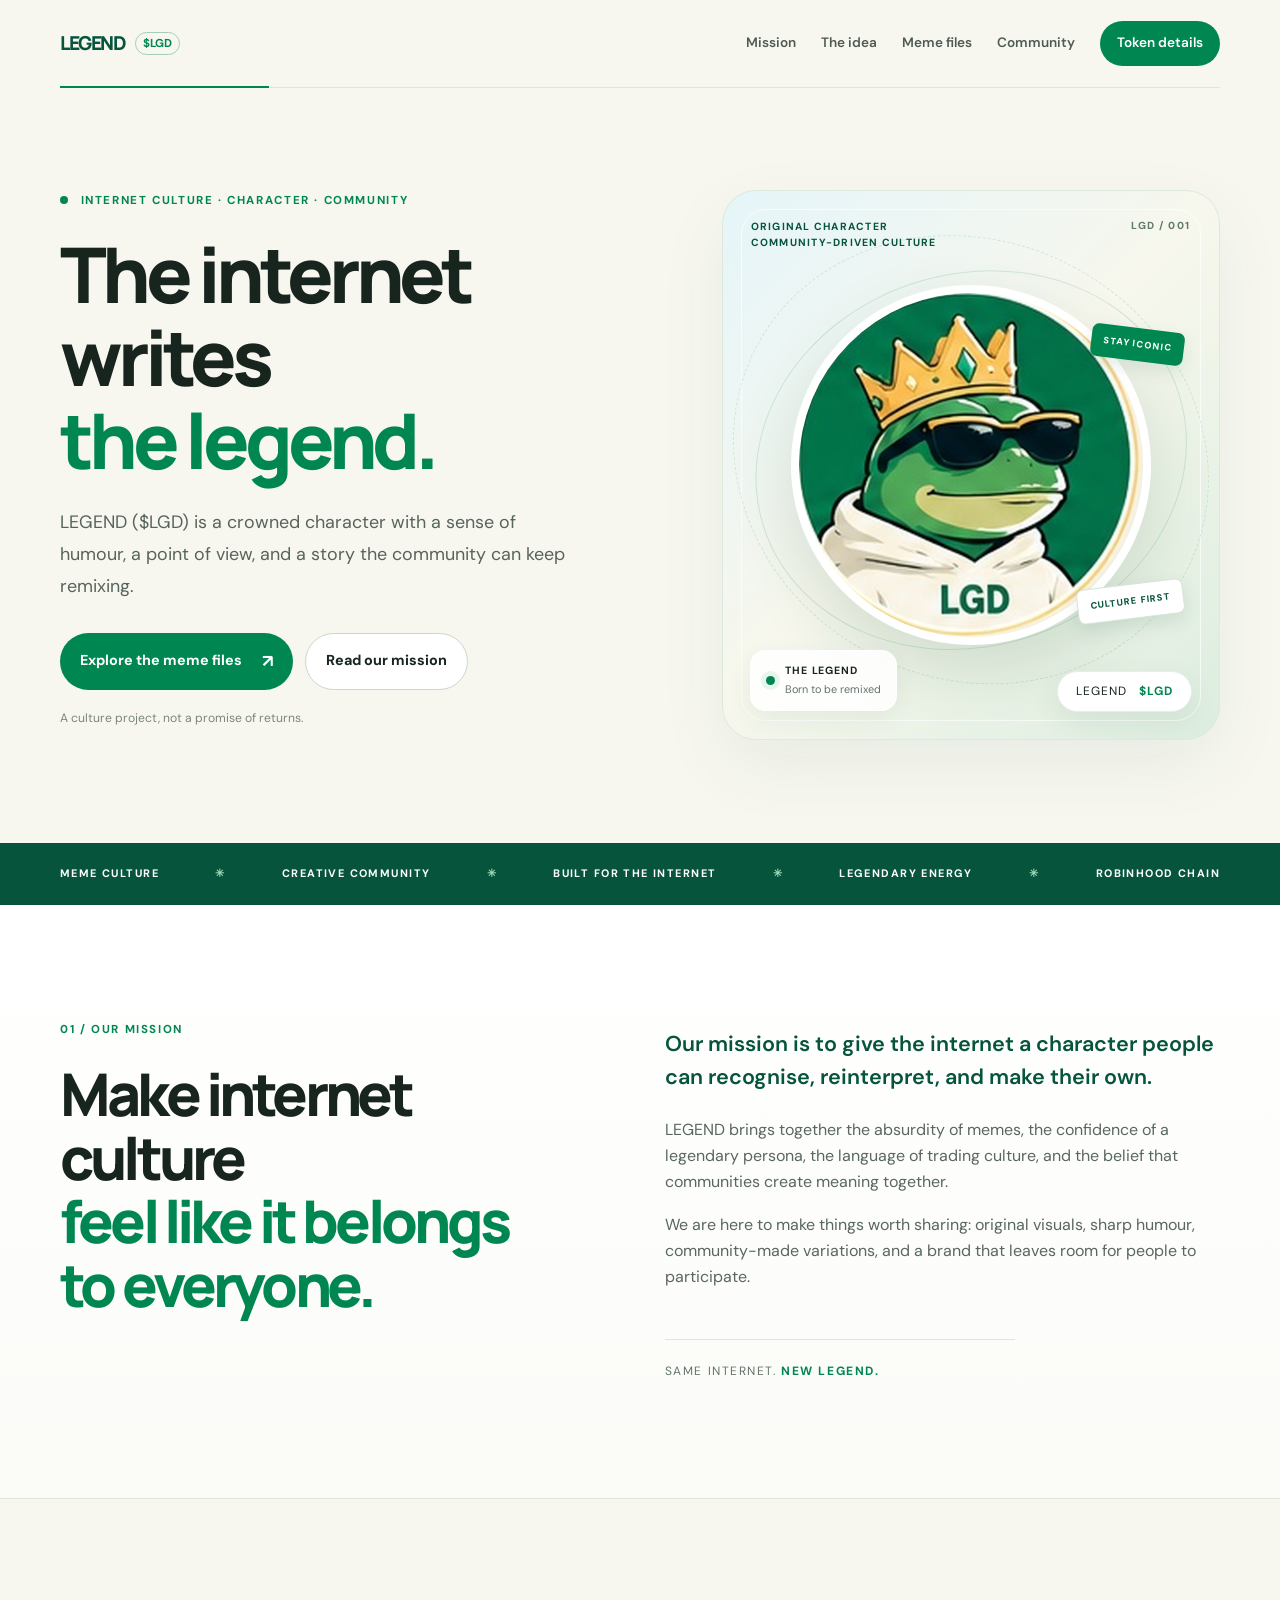
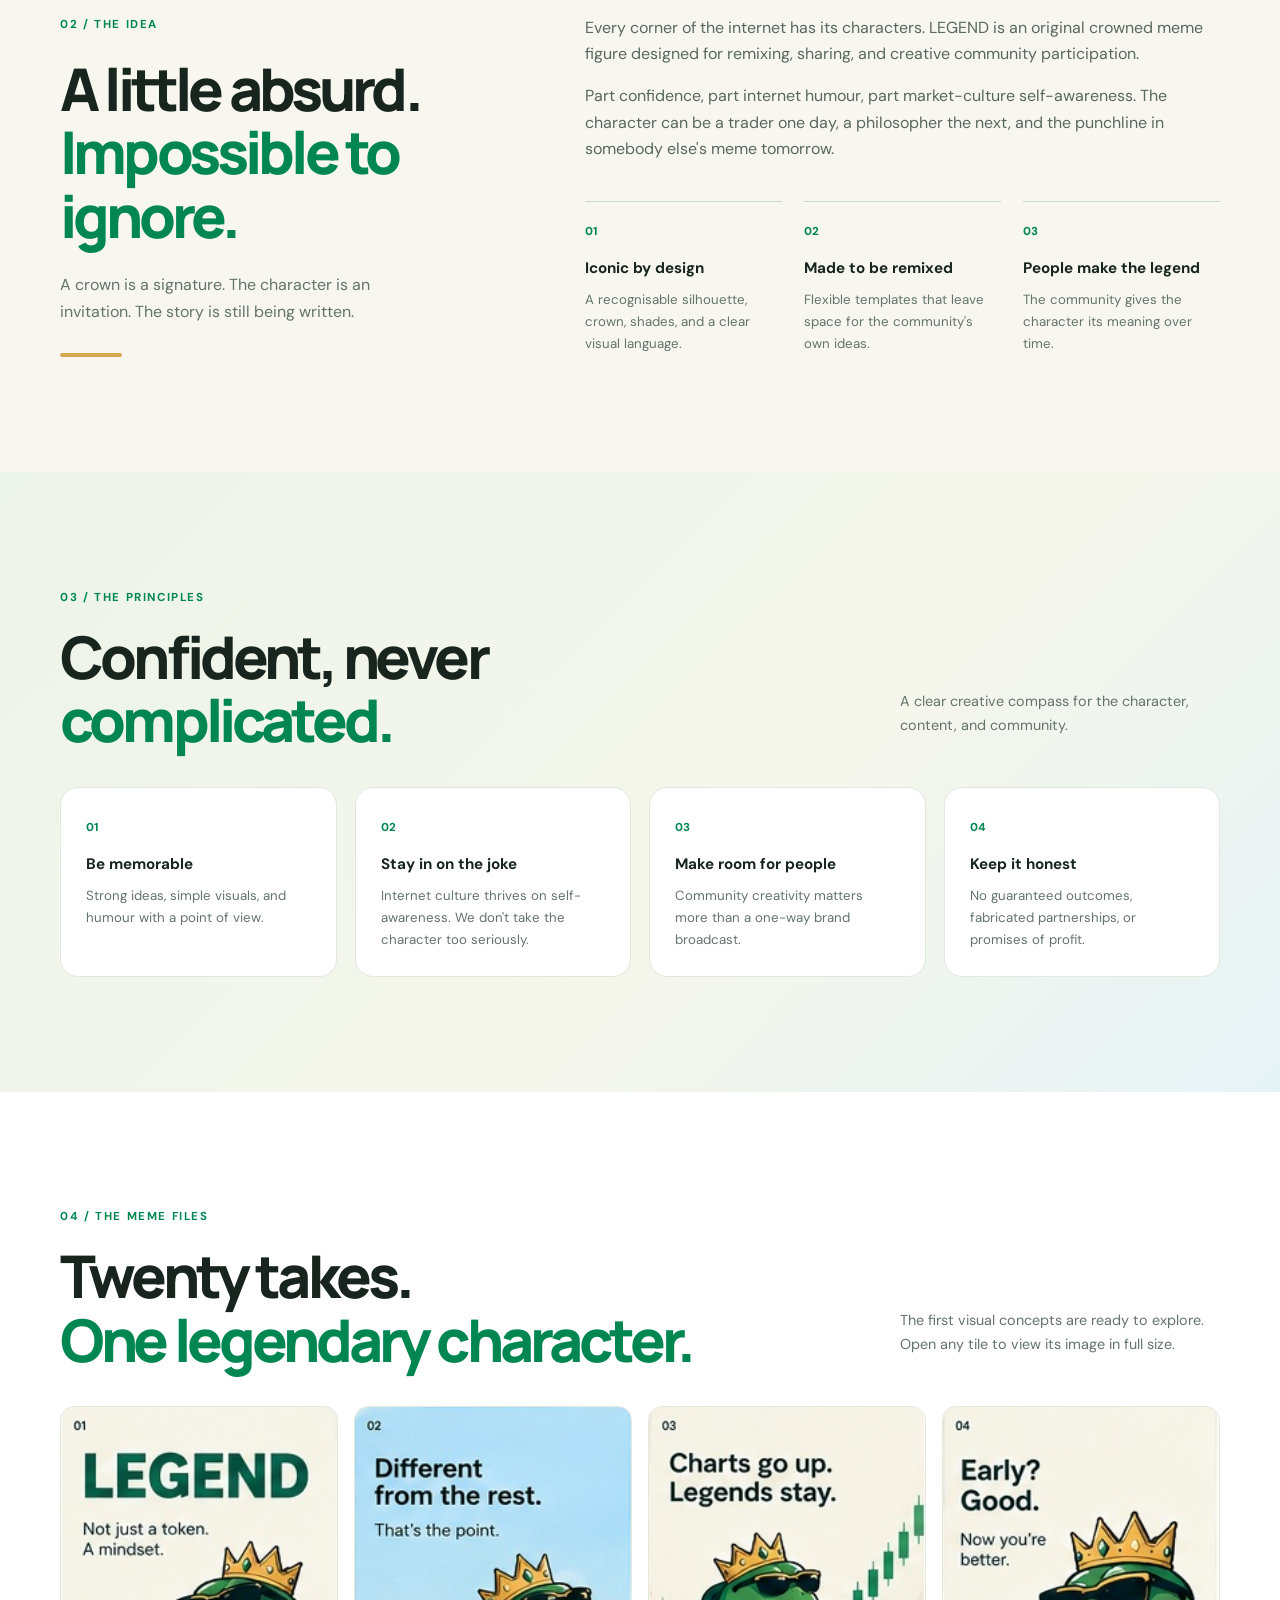
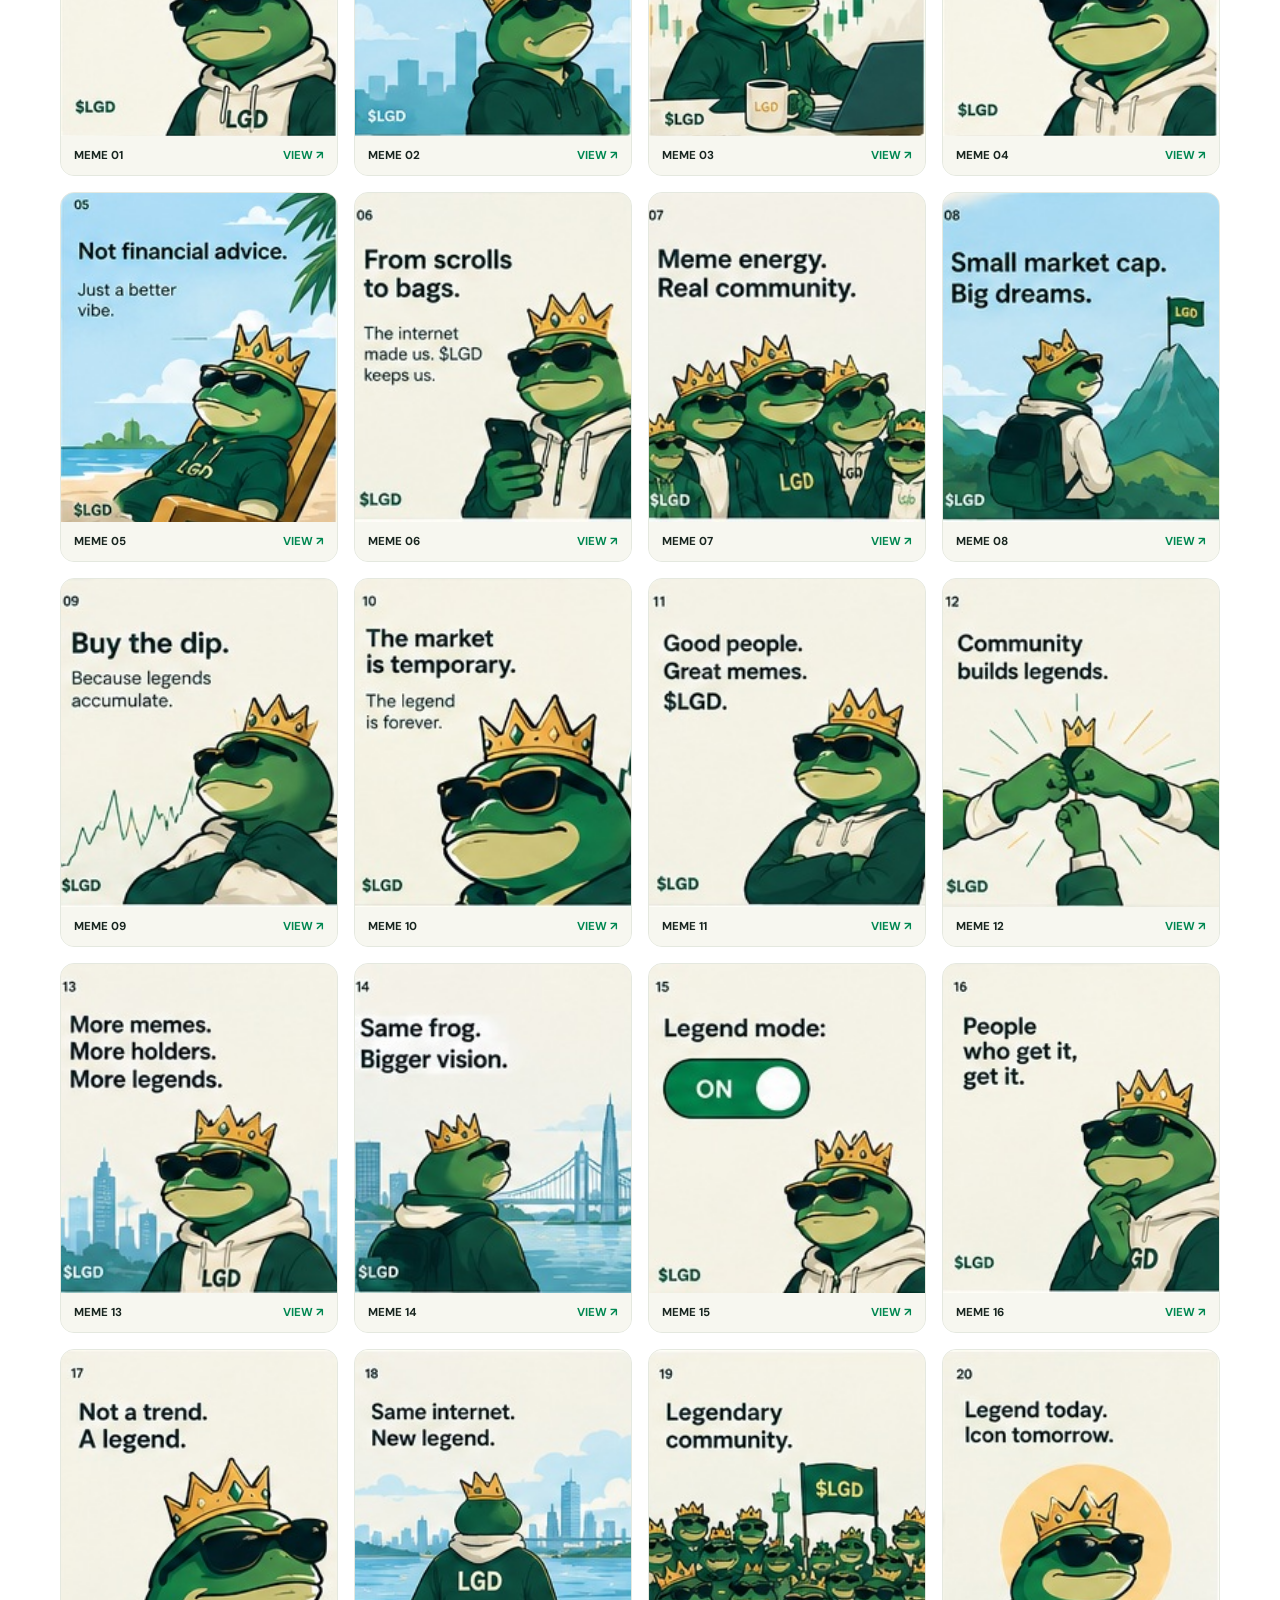
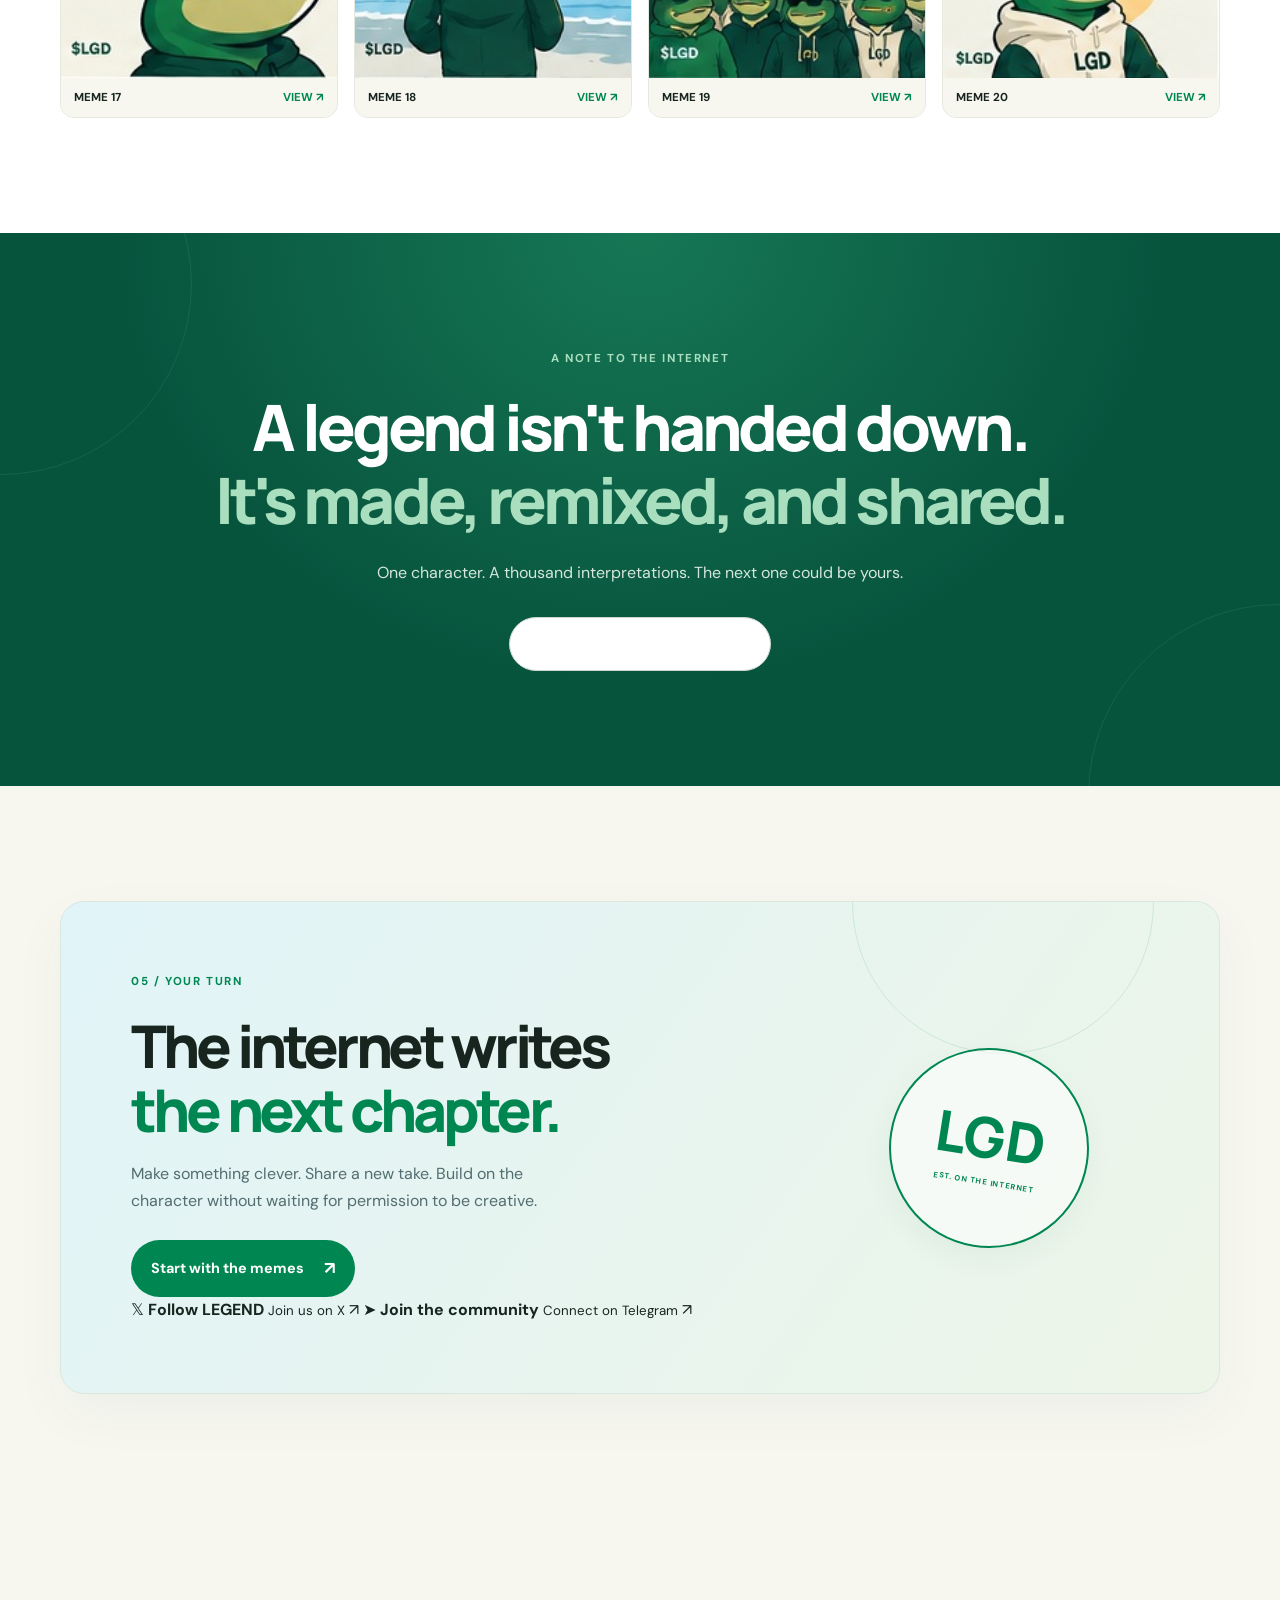
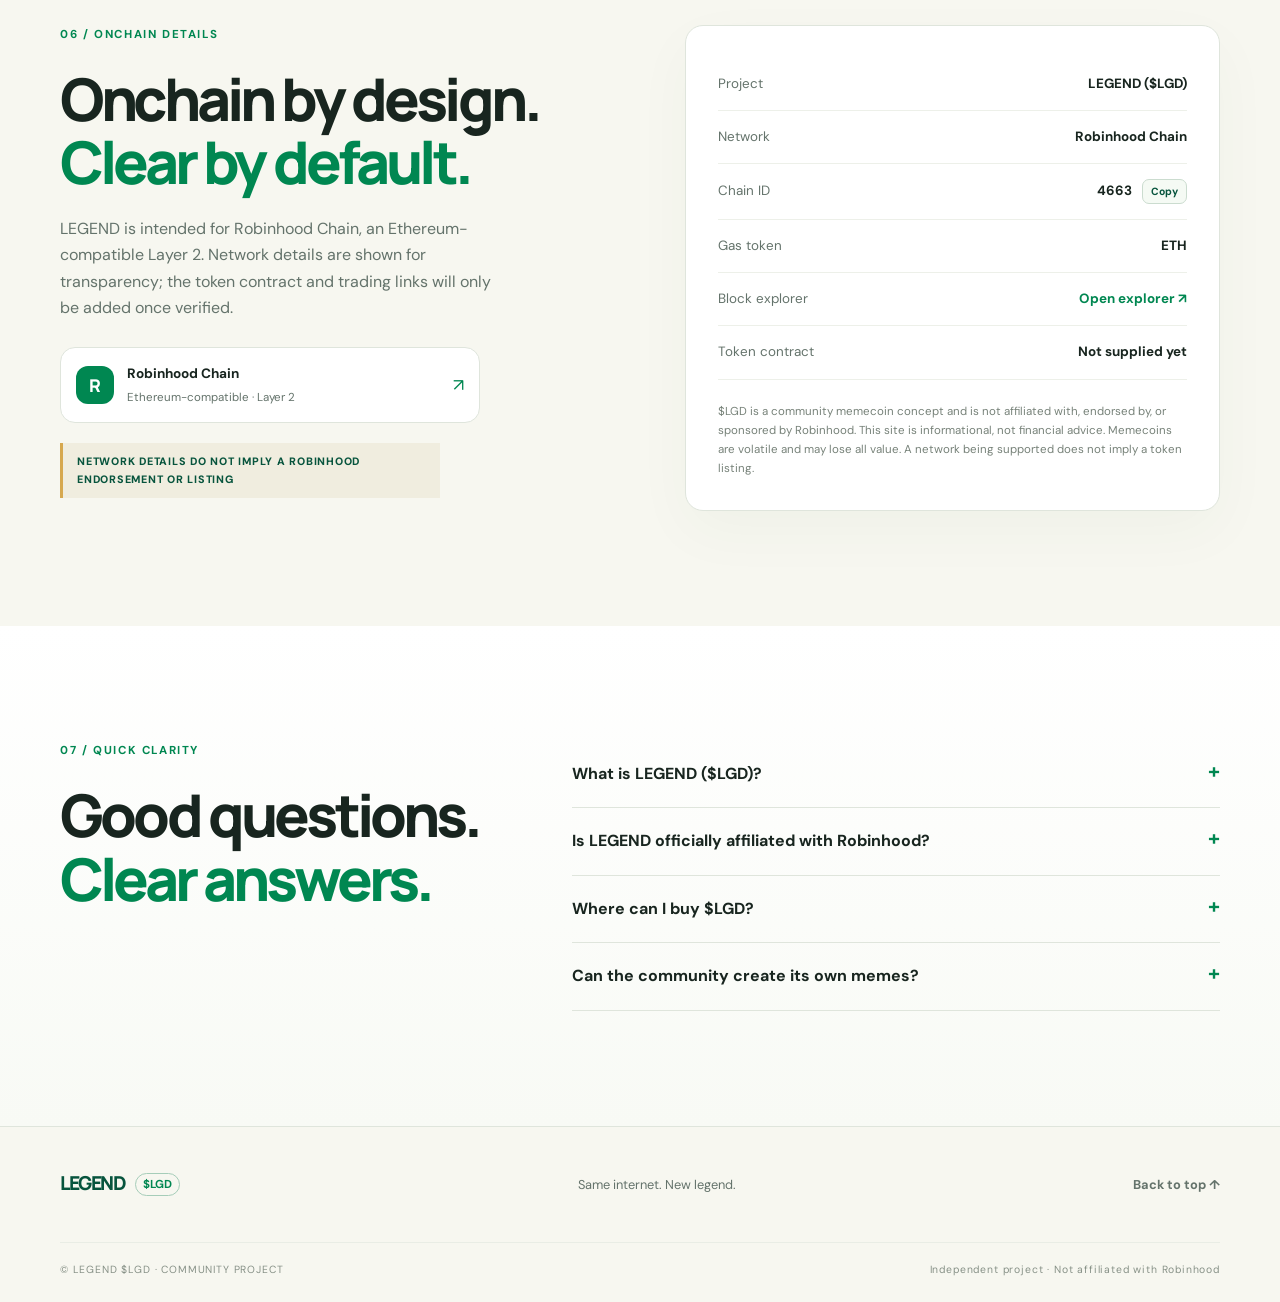
==== index.html @ db2eeb90 "Add community section with social links" ====
<!doctype html>
<html lang="en"><head><meta charset="utf-8"><meta name="viewport" content="width=device-width,initial-scale=1"><meta name="theme-color" content="#f7f7f0"><meta property="og:title" content="LEGEND ($LGD) — The Internet Writes the Legend"><meta property="og:description" content="An original internet character, meme culture, and a community-written story on Robinhood Chain."><meta property="og:image" content="assets/brand/legend-header-refined.jpg"><meta name="description" content="LEGEND ($LGD): an internet-native memecoin concept built around character, creativity and community."><title>LEGEND ($LGD) — The Internet Writes the Legend</title><link rel="icon" href="assets/brand/legend-pfp-refined.jpg"><link rel="stylesheet" href="styles.css"></head>
<body>
<header class="nav wrap"><a class="wordmark" href="#home" aria-label="Legend home">LEGEND<span>$LGD</span></a><button class="menu" aria-label="Toggle navigation" aria-expanded="false">Menu</button><nav id="navlinks"><a href="#mission">Mission</a><a href="#story">The idea</a><a href="#memes">Meme files</a><a href="#community">Community</a><a class="nav-cta" href="#token">Token details</a></nav></header>
<main id="home">
<section class="hero wrap"><div class="hero-copy"><p class="eyebrow"><span class="dot"></span> INTERNET CULTURE · CHARACTER · COMMUNITY</p><h1>The internet writes<br><em>the legend.</em></h1><p class="lead">LEGEND ($LGD) is a crowned character with a sense of humour, a point of view, and a story the community can keep remixing.</p><div class="actions"><a class="button primary" href="#memes">Explore the meme files <span>↗</span></a><a class="button secondary" href="#mission">Read our mission</a></div><p class="small-note">A culture project, not a promise of returns.</p></div><div class="hero-art"><div class="sun"></div><div class="orbit orbit-one"></div><div class="orbit orbit-two"></div><div class="art-tag">ORIGINAL CHARACTER<br>COMMUNITY-DRIVEN CULTURE</div><div class="hero-index">LGD / 001</div><img class="hero-mascot" src="assets/brand/legend-pfp-refined.jpg" alt="Legend’s crowned green mascot wearing sunglasses"><div class="mascot-caption"><span class="caption-dot"></span><span><strong>THE LEGEND</strong><small>Born to be remixed</small></span></div><div class="ticker-pill">LEGEND <b>$LGD</b></div><div class="float-sticker sticker-top">STAY ICONIC</div><div class="float-sticker sticker-bottom">CULTURE FIRST</div></div></section>
<section class="ticker-strip" aria-label="Brand principles"><div class="wrap strip-inner"><span>MEME CULTURE</span><b>✳</b><span>CREATIVE COMMUNITY</span><b>✳</b><span>BUILT FOR THE INTERNET</span><b>✳</b><span>LEGENDARY ENERGY</span><b>✳</b><span>ROBINHOOD CHAIN</span></div></section>
<section id="mission" class="mission section"><div class="wrap mission-grid"><div><p class="eyebrow">01 / OUR MISSION</p><h2>Make internet culture<br><em>feel like it belongs to everyone.</em></h2></div><div class="mission-copy"><p class="mission-lead">Our mission is to give the internet a character people can recognise, reinterpret, and make their own.</p><p>LEGEND brings together the absurdity of memes, the confidence of a legendary persona, the language of trading culture, and the belief that communities create meaning together.</p><p>We are here to make things worth sharing: original visuals, sharp humour, community-made variations, and a brand that leaves room for people to participate.</p><div class="mission-signature">SAME INTERNET. <strong>NEW LEGEND.</strong></div></div></div></section>
<section id="story" class="story wrap section"><div><p class="eyebrow">02 / THE IDEA</p><h2>A little absurd.<br><em>Impossible to ignore.</em></h2><p class="section-intro">A crown is a signature. The character is an invitation. The story is still being written.</p></div><div class="story-text"><p>Every corner of the internet has its characters. LEGEND is an original crowned meme figure designed for remixing, sharing, and creative community participation.</p><p>Part confidence, part internet humour, part market-culture self-awareness. The character can be a trader one day, a philosopher the next, and the punchline in somebody else's meme tomorrow.</p><div class="values"><article><span>01</span><h3>Iconic by design</h3><p>A recognisable silhouette, crown, shades, and a clear visual language.</p></article><article><span>02</span><h3>Made to be remixed</h3><p>Flexible templates that leave space for the community's own ideas.</p></article><article><span>03</span><h3>People make the legend</h3><p>The community gives the character its meaning over time.</p></article></div></div></section>
<section class="principles section"><div class="wrap"><div class="section-head"><div><p class="eyebrow">03 / THE PRINCIPLES</p><h2>Confident, never<br><em>complicated.</em></h2></div><p>A clear creative compass for the character, content, and community.</p></div><div class="principle-grid"><article><span>01</span><h3>Be memorable</h3><p>Strong ideas, simple visuals, and humour with a point of view.</p></article><article><span>02</span><h3>Stay in on the joke</h3><p>Internet culture thrives on self-awareness. We don't take the character too seriously.</p></article><article><span>03</span><h3>Make room for people</h3><p>Community creativity matters more than a one-way brand broadcast.</p></article><article><span>04</span><h3>Keep it honest</h3><p>No guaranteed outcomes, fabricated partnerships, or promises of profit.</p></article></div></div></section>
<section id="memes" class="memes-section section"><div class="wrap"><div class="section-head"><div><p class="eyebrow">04 / THE MEME FILES</p><h2>Twenty takes.<br><em>One legendary character.</em></h2></div><p>The first visual concepts are ready to explore. Open any tile to view its image in full size.</p></div><div id="meme-grid" class="meme-grid"></div></div></section>
<section class="manifesto section"><div class="wrap manifesto-inner"><p class="eyebrow">A NOTE TO THE INTERNET</p><p class="manifesto-line">A legend isn't handed down.<br><em>It's made, remixed, and shared.</em></p><p>One character. A thousand interpretations. The next one could be yours.</p><a class="button secondary" href="#community">Find your place in the story <span>↗</span></a></div></section>
<section id="community" class="community wrap section"><div class="community-card"><div><p class="eyebrow">05 / YOUR TURN</p><h2>The internet writes<br><em>the next chapter.</em></h2><p>Make something clever. Share a new take. Build on the character without waiting for permission to be creative.</p><a class="button primary" href="#memes">Start with the memes <span>↗</span></a> <div class="lgd-socials">
  <a
    class="lgd-social-btn lgd-x-btn"
    href="https://x.com/the_legend_mm"
    target="_blank"
    rel="noopener noreferrer"
  >
    <span class="lgd-social-icon">𝕏</span>
    <span>
      <strong>Follow LEGEND</strong>
      <small>Join us on X</small>
    </span>
    <span class="lgd-arrow">↗</span>
  </a>

  <a
    class="lgd-social-btn lgd-telegram-btn"
    href="https://t.me/the_legend_mm"
    target="_blank"
    rel="noopener noreferrer"
  >
    <span class="lgd-social-icon">➤</span>
    <span>
      <strong>Join the community</strong>
      <small>Connect on Telegram</small>
    </span>
    <span class="lgd-arrow">↗</span>
  </a>
</div>  </div><div class="community-stamp">LGD<br><span>EST. ON THE INTERNET</span></div></div></section>
<section id="token" class="token wrap section"><div><p class="eyebrow">06 / ONCHAIN DETAILS</p><h2>Onchain by design.<br><em>Clear by default.</em></h2><p class="token-intro">LEGEND is intended for Robinhood Chain, an Ethereum-compatible Layer 2. Network details are shown for transparency; the token contract and trading links will only be added once verified.</p><div class="chain-callout"><span class="chain-mark">R</span><span><strong>Robinhood Chain</strong><small>Ethereum-compatible · Layer 2</small></span><a href="https://robinhood.com/chain" target="_blank" rel="noopener" aria-label="Read about Robinhood Chain">↗</a></div><div class="token-badge">NETWORK DETAILS DO NOT IMPLY A ROBINHOOD ENDORSEMENT OR LISTING</div></div><div class="token-panel"><div><span>Project</span><strong>LEGEND ($LGD)</strong></div><div><span>Network</span><strong>Robinhood Chain</strong></div><div><span>Chain ID</span><strong class="copy-row">4663 <button class="copy-button" data-copy="4663" aria-label="Copy chain ID">Copy</button></strong></div><div><span>Gas token</span><strong>ETH</strong></div><div><span>Block explorer</span><strong><a class="text-link" href="https://robinhoodchain.blockscout.com" target="_blank" rel="noopener">Open explorer ↗</a></strong></div><div><span>Token contract</span><strong>Not supplied yet</strong></div><p class="disclaimer">$LGD is a community memecoin concept and is not affiliated with, endorsed by, or sponsored by Robinhood. This site is informational, not financial advice. Memecoins are volatile and may lose all value. A network being supported does not imply a token listing.</p></div></section>
<section class="faq section"><div class="wrap faq-grid"><div><p class="eyebrow">07 / QUICK CLARITY</p><h2>Good questions.<br><em>Clear answers.</em></h2></div><div class="faq-list"><details><summary>What is LEGEND ($LGD)?</summary><p>A memecoin brand concept centred on an original internet character, meme culture, and community creativity.</p></details><details><summary>Is LEGEND officially affiliated with Robinhood?</summary><p>No. LEGEND is an independent community project concept. Using Robinhood Chain does not imply a partnership, endorsement, or listing on Robinhood’s brokerage or trading app.</p></details><details><summary>Where can I buy $LGD?</summary><p>No purchase link is published yet. The contract address and any trading venue must be verified before a buy link is added.</p></details><details><summary>Can the community create its own memes?</summary><p>That is part of the concept. The character and templates are intended to inspire creative interpretations and community-made content.</p></details></div></div></section>
<div class="lightbox" id="lightbox" aria-hidden="true"><button class="lightbox-close" aria-label="Close image viewer">×</button><button class="lightbox-prev" aria-label="Previous meme">←</button><figure><img src="" alt=""><figcaption></figcaption></figure><button class="lightbox-next" aria-label="Next meme">→</button></div></main><footer class="footer"><div class="wrap footer-inner"><a class="wordmark" href="#home">LEGEND<span>$LGD</span></a><p>Same internet. New legend.</p><a href="#home">Back to top ↑</a></div><div class="wrap footer-bottom"><span>© LEGEND $LGD · COMMUNITY PROJECT</span><span>Independent project · Not affiliated with Robinhood</span></div></footer><script src="script.js"></script></body></html>
---- styles.css ----
@import url('https://fonts.googleapis.com/css2?family=DM+Sans:wght@400;500;600;700&family=Manrope:wght@400;500;600;700;800&display=swap');
:root{--paper:#f7f7f0;--white:#fff;--green:#008751;--deep:#07543d;--sky:#dff3fb;--gold:#d6a84f;--ink:#18251f;--muted:#64736b;--line:#dfe5dc;--radius:24px}*{box-sizing:border-box}html{scroll-behavior:smooth;scroll-padding-top:24px}body{margin:0;background:var(--paper);color:var(--ink);font-family:'DM Sans',sans-serif;line-height:1.65}a{color:inherit;text-decoration:none}.wrap{width:min(1160px,calc(100% - 44px));margin-inline:auto}.nav{height:88px;display:flex;align-items:center;justify-content:space-between;border-bottom:1px solid var(--line)}.wordmark{font-family:Manrope,sans-serif;font-size:1.2rem;letter-spacing:-.06em;font-weight:800;color:var(--deep);display:flex;gap:9px;align-items:center}.wordmark span{font:700 .72rem 'DM Sans',sans-serif;letter-spacing:0;color:var(--green);border:1px solid #a6cdb9;border-radius:99px;padding:3px 7px}nav{display:flex;align-items:center;gap:25px;font-size:.85rem;font-weight:600}nav a:not(.nav-cta){color:#4d5b53}nav a:hover{color:var(--green)}.nav-cta{background:var(--green);color:#fff;padding:11px 17px;border-radius:99px}.menu{display:none}.hero{min-height:620px;display:grid;grid-template-columns:1.08fr .92fr;align-items:center;gap:45px;padding-top:54px;padding-bottom:70px}.eyebrow{font-size:.72rem;font-weight:700;letter-spacing:.14em;color:var(--green);margin:0 0 23px}.dot{display:inline-block;width:8px;height:8px;background:var(--green);border-radius:50%;margin-right:8px}h1,h2,h3,p{margin-top:0}h1,h2{font-family:Manrope,sans-serif;letter-spacing:-.065em;line-height:1.08;font-weight:800}h1{font-size:clamp(3.1rem,6vw,5.4rem);margin-bottom:24px}h1 em,h2 em,.manifesto-line em{font-style:normal;color:var(--green)}.lead{max-width:510px;color:#56645c;font-size:1.12rem;line-height:1.8}.actions{display:flex;gap:12px;flex-wrap:wrap;margin:30px 0 18px}.button{display:inline-flex;align-items:center;gap:20px;padding:14px 20px;border-radius:99px;font-size:.9rem;font-weight:700;transition:transform .2s}.button:hover{transform:translateY(-2px)}.primary{background:var(--green);color:#fff}.primary span{font-size:1.1rem}.secondary{border:1px solid #cbd7ce;background:#fff}.small-note{font-size:.76rem;color:#7a867e}.hero-art{position:relative;min-height:460px;display:grid;place-items:center;border-radius:34px;background:linear-gradient(145deg,#e4f5fa 0%,#f1f4e8 58%,#e2f1e6 100%);overflow:hidden}.hero-art img{position:relative;z-index:1;width:min(78%,360px);aspect-ratio:1;object-fit:cover;border-radius:50%;border:7px solid #fff;box-shadow:0 24px 60px #1b61451c}.sun{position:absolute;width:300px;height:300px;border-radius:50%;background:#f0dca4;top:55px;right:24px;opacity:.8}.art-tag{position:absolute;top:28px;left:28px;font-size:.65rem;line-height:1.5;letter-spacing:.12em;font-weight:700;color:var(--deep)}.ticker-pill{position:absolute;bottom:24px;left:50%;transform:translateX(-50%);background:white;padding:10px 18px;border-radius:99px;box-shadow:0 8px 25px #164f3212;font-size:.75rem;letter-spacing:.08em;white-space:nowrap}.ticker-pill b{color:var(--green);margin-left:8px}.ticker-strip{background:var(--deep);color:white}.strip-inner{display:flex;justify-content:space-between;gap:20px;align-items:center;padding:16px 0;font-size:.68rem;font-weight:700;letter-spacing:.13em}.strip-inner b{color:#9bd7b7}.section{padding-top:108px;padding-bottom:108px}.mission{background:#fff;border-bottom:1px solid var(--line)}.mission-grid{display:grid;grid-template-columns:.95fr 1.05fr;gap:90px}.mission h2,.story h2,.section-head h2,.community h2,.token h2,.faq h2{font-size:clamp(2.7rem,4.6vw,4.2rem);margin-bottom:0}.mission-copy>p{color:#59675f}.mission-copy .mission-lead{font-size:1.35rem;line-height:1.55;color:var(--deep);font-weight:600}.mission-signature{border-top:1px solid var(--line);margin-top:32px;padding-top:22px;letter-spacing:.13em;font-size:.75rem;color:var(--muted)}.mission-signature strong{color:var(--green)}.story{display:grid;grid-template-columns:.8fr 1.2fr;gap:80px}.section-intro{color:var(--muted);max-width:310px;margin-top:25px}.story-text>p{color:#59675f;max-width:680px}.values{display:grid;grid-template-columns:repeat(3,1fr);gap:22px;margin-top:38px}.values article{border-top:1px solid #cbd8cd;padding-top:15px}.values article span,.principle-grid article span{font-size:.72rem;color:var(--green);font-weight:800}.values h3,.principle-grid h3{font-size:.95rem;margin:13px 0 8px}.values p,.principle-grid p{font-size:.83rem;color:var(--muted);margin:0}.principles{background:#eef4e9}.section-head{display:flex;align-items:end;justify-content:space-between;gap:35px;margin-bottom:35px}.section-head .eyebrow{margin-bottom:18px}.section-head>p{max-width:320px;color:var(--muted);font-size:.9rem}.principle-grid{display:grid;grid-template-columns:repeat(4,1fr);gap:18px}.principle-grid article{background:#fff;border:1px solid #e1e8de;border-radius:18px;padding:25px;min-height:190px}.memes-section{background:#fff;padding:100px 0}.meme-grid{display:grid;grid-template-columns:repeat(4,1fr);gap:16px}.meme-card{border:1px solid #e4e8df;background:var(--paper);border-radius:14px;overflow:hidden;transition:transform .2s,box-shadow .2s}.meme-card:hover{transform:translateY(-4px);box-shadow:0 14px 30px #153e2710}.meme-card img{display:block;width:100%;aspect-ratio:.84;object-fit:cover}.meme-caption{padding:10px 13px;display:flex;justify-content:space-between;align-items:center;font-size:.72rem;font-weight:700}.meme-caption span{color:var(--green)}.manifesto{background:var(--deep);color:white;text-align:center}.manifesto .eyebrow{color:#a9dfbf}.manifesto-line{font:800 clamp(2.3rem,5vw,4.5rem)/1.14 Manrope,sans-serif;letter-spacing:-.06em;margin:0 auto 24px}.manifesto-line em{color:#a9dfbf}.manifesto-inner>p:not(.eyebrow):not(.manifesto-line){color:#d5e6dc}.manifesto .secondary{margin-top:14px}.community-card{display:grid;grid-template-columns:1fr 260px;align-items:center;gap:40px;padding:55px 65px;background:var(--sky);border-radius:var(--radius);position:relative;overflow:hidden}.community-card p:not(.eyebrow){max-width:440px;color:#536d70;margin:20px 0 26px}.community-note{margin-bottom:0!important;margin-top:16px!important}.community-stamp{width:200px;height:200px;border:2px solid var(--green);border-radius:50%;display:grid;place-content:center;text-align:center;color:var(--green);font-family:Manrope,sans-serif;font-size:3.5rem;font-weight:800;line-height:1;transform:rotate(9deg);background:#ffffff8c}.community-stamp span{font:700 .48rem 'DM Sans',sans-serif;letter-spacing:.08em;margin-top:12px}.token{display:grid;grid-template-columns:1fr 1fr;gap:75px}.token-intro{max-width:440px;color:var(--muted);margin-top:22px}.token-badge{font-size:.67rem;letter-spacing:.07em;font-weight:800;color:var(--deep);border-left:3px solid var(--gold);padding:10px 14px;background:#f0eddf;max-width:380px}.token-panel{background:#fff;border:1px solid var(--line);border-radius:18px;padding:24px}.token-panel>div{display:flex;justify-content:space-between;gap:15px;padding:15px 0;border-bottom:1px solid #edf0e9;font-size:.84rem}.token-panel>div span{color:var(--muted)}.token-panel>div strong{text-align:right}.disclaimer{font-size:.72rem;color:#778279;margin:22px 0 0}.faq{background:#fff}.faq-grid{display:grid;grid-template-columns:.8fr 1.2fr;gap:80px}.faq-list details{border-bottom:1px solid var(--line);padding:20px 0}.faq-list summary{cursor:pointer;font-weight:700;list-style:none;display:flex;justify-content:space-between;gap:20px}.faq-list summary:after{content:'+';color:var(--green);font-size:1.3rem;line-height:1}.faq-list details[open] summary:after{content:'−'}.faq-list details p{color:var(--muted);margin:14px 0 0;max-width:620px}.footer{border-top:1px solid var(--line)}.footer-inner{min-height:100px;display:flex;align-items:center;justify-content:space-between;gap:20px}.footer p,.footer-inner>a:last-child{font-size:.8rem;color:var(--muted);margin:0}.footer-inner>a:last-child{font-weight:700}.footer-inner>a:last-child:hover{color:var(--green)}.footer-bottom{display:flex;justify-content:space-between;padding:0 0 24px;font-size:.65rem;letter-spacing:.08em;color:#879187}
@media(max-width:850px){nav{gap:14px}.hero{grid-template-columns:1fr;gap:30px;padding-top:65px}.hero-art{min-height:390px}.story,.token,.mission-grid,.faq-grid{grid-template-columns:1fr;gap:35px}.meme-grid{grid-template-columns:repeat(3,1fr)}.principle-grid{grid-template-columns:repeat(2,1fr)}.community-card{padding:40px;grid-template-columns:1fr 170px}.community-stamp{width:155px;height:155px;font-size:2.7rem}.section{padding-top:80px;padding-bottom:80px}}
@media(max-width:600px){.wrap{width:min(100% - 30px,1160px)}.nav{height:72px}.menu{display:block;border:1px solid var(--line);background:white;border-radius:99px;padding:8px 13px;font:600 .8rem 'DM Sans';color:var(--ink)}nav{display:none;position:absolute;z-index:5;top:70px;left:15px;right:15px;padding:18px;background:white;border:1px solid var(--line);border-radius:16px;box-shadow:0 12px 25px #0000000b;align-items:stretch;gap:16px}nav.open{display:flex;flex-direction:column}.hero{padding-top:48px;padding-bottom:50px;min-height:auto}h1{font-size:clamp(2.8rem,13vw,4rem)}.hero-art{min-height:320px}.hero-art img{width:75%}.sun{width:230px;height:230px}.strip-inner{justify-content:center;flex-wrap:wrap;font-size:.57rem;gap:10px}.section-head{display:block}.section-head>p{margin-top:20px}.meme-grid{grid-template-columns:repeat(2,1fr);gap:10px}.meme-caption{font-size:.65rem;padding:9px}.community-card{grid-template-columns:1fr;padding:30px;gap:25px}.community-stamp{width:115px;height:115px;font-size:2.1rem;justify-self:end}.community-stamp span{font-size:.38rem}.values{grid-template-columns:1fr;gap:18px}.principle-grid{grid-template-columns:1fr}.footer-inner{padding:22px 0;flex-wrap:wrap}.footer p{order:3;width:100%}.footer-bottom{gap:12px;flex-wrap:wrap}.token-panel{padding:17px}.token-panel>div{font-size:.75rem}.section{padding-top:65px;padding-bottom:65px}.mission h2,.story h2,.section-head h2,.community h2,.token h2,.faq h2{font-size:2.7rem}}

/* Refined interaction layer: generous rhythm, layered transitions, and a more expressive mascot */
:root{--section-space:clamp(78px,9vw,132px)}
.section{padding-top:var(--section-space);padding-bottom:var(--section-space);position:relative;scroll-margin-top:20px}
section[id]{scroll-margin-top:28px}
.nav{position:relative;z-index:20}
.nav:after{content:"";position:absolute;bottom:-1px;left:0;width:18%;height:2px;background:var(--green);transition:width .35s ease}
.nav:hover:after{width:100%}
.hero{padding-top:clamp(64px,8vw,104px);padding-bottom:clamp(70px,8vw,110px);gap:clamp(40px,6vw,84px)}
.hero-copy{position:relative;z-index:2}
.hero h1{max-width:680px}
.hero-art{isolation:isolate;min-height:clamp(430px,43vw,550px);border:1px solid #dce9dc;background:radial-gradient(circle at 50% 42%,#fff 0 17%,transparent 17.3%),linear-gradient(135deg,#e5f5f9 0%,#f7f7ed 48%,#dceddf 100%);box-shadow:0 25px 70px #164a2810;transition:transform .5s cubic-bezier(.2,.8,.2,1),box-shadow .5s}
.hero-art:hover{transform:translateY(-5px);box-shadow:0 32px 80px #164a2819}
.hero-art:before{content:"";position:absolute;inset:18px;border:1px solid #ffffffa8;border-radius:25px;pointer-events:none;z-index:0}
.hero-art .sun{width:clamp(240px,25vw,330px);height:clamp(240px,25vw,330px);top:50%;right:auto;left:50%;transform:translate(-50%,-53%);background:#f1dba0;opacity:.65}
.hero-mascot{width:min(73%,360px)!important;position:relative;z-index:3!important;border:8px solid white!important;box-shadow:0 25px 65px #184c2a24!important;transition:transform .55s cubic-bezier(.2,.8,.2,1);animation:mascot-float 6s ease-in-out infinite}
.hero-art:hover .hero-mascot{transform:translateY(-7px) rotate(-2deg)}
.orbit{position:absolute;left:50%;top:49%;border:1px solid #00875126;border-radius:50%;transform:translate(-50%,-50%) rotate(-18deg);pointer-events:none}
.orbit-one{width:88%;height:68%;z-index:1}.orbit-two{width:98%;height:80%;transform:translate(-50%,-50%) rotate(28deg);border-style:dashed;z-index:1}
.hero-index{position:absolute;right:28px;top:27px;z-index:4;color:#617c6c;font-size:.64rem;letter-spacing:.15em;font-weight:800}
.mascot-caption{position:absolute;left:27px;bottom:28px;z-index:5;display:flex;align-items:center;gap:10px;background:#ffffffdf;backdrop-filter:blur(12px);padding:11px 15px;border:1px solid #fff;border-radius:15px;box-shadow:0 8px 25px #184c2a10}
.caption-dot{width:9px;height:9px;border-radius:50%;background:var(--green);box-shadow:0 0 0 5px #00875116}
.mascot-caption strong,.mascot-caption small{display:block}.mascot-caption strong{font-size:.66rem;letter-spacing:.09em}.mascot-caption small{font-size:.68rem;color:var(--muted);margin-top:2px}
.float-sticker{position:absolute;z-index:4;background:var(--green);color:white;font-size:.58rem;letter-spacing:.1em;font-weight:800;padding:9px 12px;border-radius:7px;box-shadow:0 7px 18px #07543d1c}
.sticker-top{top:25%;right:7%;transform:rotate(7deg)}.sticker-bottom{bottom:22%;right:7%;background:#fff;color:var(--deep);border:1px solid #d5e6d7;transform:rotate(-7deg)}
.ticker-pill{z-index:5;bottom:27px;left:auto;right:27px;transform:none;border:1px solid #e6eee6;box-shadow:0 10px 28px #164f3215}
.strip-inner{min-height:62px;overflow:hidden;white-space:nowrap}
.strip-inner span{transition:color .2s}.strip-inner span:hover{color:#a9dfbf}
.mission{background:linear-gradient(180deg,#fff 0%,#fbfcf8 100%)}
.mission-grid{gap:clamp(45px,8vw,120px)}
.mission h2,.story h2,.section-head h2,.community h2,.token h2,.faq h2{max-width:750px}
.mission-copy{padding-top:8px}
.mission-signature{display:inline-block;min-width:min(100%,350px)}
.story{gap:clamp(40px,8vw,115px)}
.story>div:first-child{position:relative}.story>div:first-child:after{content:"";display:block;width:62px;height:4px;background:var(--gold);margin-top:28px;border-radius:4px}
.values article{transition:transform .25s ease,border-color .25s ease}.values article:hover{transform:translateY(-4px);border-color:var(--green)}
.principles{background:linear-gradient(135deg,#edf4e9,#f5f6ec 60%,#e6f3f6)}
.principle-grid article{position:relative;overflow:hidden;transition:transform .25s ease,box-shadow .25s ease,border-color .25s ease}.principle-grid article:after{content:"";position:absolute;left:0;bottom:0;width:0;height:3px;background:var(--green);transition:width .3s ease}.principle-grid article:hover{transform:translateY(-5px);box-shadow:0 15px 32px #214a2810;border-color:#b8d4bd}.principle-grid article:hover:after{width:100%}
.memes-section{background:#fff;position:relative}.meme-card{cursor:pointer;text-align:left;display:block;width:100%;padding:0;color:inherit;font:inherit}.meme-card img{transition:transform .45s cubic-bezier(.2,.8,.2,1);background:#f0f2eb}.meme-card:hover img{transform:scale(1.035)}.meme-caption{position:relative;background:#f7f7f0}.meme-caption span{transition:letter-spacing .2s}.meme-card:hover .meme-caption span{letter-spacing:.04em}
.manifesto{overflow:hidden;background:radial-gradient(ellipse at 50% 0%,#167755 0%,var(--deep) 58%)}.manifesto:before,.manifesto:after{content:"";position:absolute;width:380px;height:380px;border:1px solid #ffffff12;border-radius:50%;pointer-events:none}.manifesto:before{left:-190px;top:-140px}.manifesto:after{right:-190px;bottom:-200px}.manifesto-inner{position:relative;z-index:1}.manifesto-line{max-width:1000px}
.community-card{padding:clamp(32px,5.5vw,70px);background:linear-gradient(125deg,#e1f4f8 0%,#edf5e7 100%);border:1px solid #d8e8df;box-shadow:0 20px 55px #174c2b0b}.community-card:after{content:"";position:absolute;width:300px;height:300px;border:1px solid #00875120;border-radius:50%;right:65px;top:-150px;pointer-events:none}.community-stamp{position:relative;z-index:1;box-shadow:0 10px 30px #07543d0c;transition:transform .35s ease}.community-card:hover .community-stamp{transform:rotate(0deg) scale(1.04)}
.token{gap:clamp(35px,7vw,100px)}.chain-callout{display:flex;align-items:center;gap:13px;max-width:420px;margin:26px 0 20px;padding:15px;background:#fff;border:1px solid var(--line);border-radius:15px;transition:border-color .2s,transform .2s}.chain-callout:hover{border-color:#a7cdb5;transform:translateY(-2px)}.chain-mark{width:38px;height:38px;border-radius:12px;background:var(--green);color:#fff;display:grid;place-items:center;font:800 1.1rem Manrope,sans-serif}.chain-callout>span:nth-child(2){flex:1}.chain-callout strong,.chain-callout small{display:block}.chain-callout strong{font-size:.85rem}.chain-callout small{font-size:.72rem;color:var(--muted);margin-top:2px}.chain-callout>a{font-size:1.1rem;color:var(--green)}.token-panel{box-shadow:0 20px 60px #214a2809;padding:clamp(20px,3vw,32px)}.token-panel>div{align-items:center}.copy-row{display:flex;align-items:center;gap:10px}.copy-button{border:1px solid #cbdccf;background:#f5faf4;color:var(--deep);border-radius:7px;padding:5px 8px;font:700 .65rem 'DM Sans',sans-serif;cursor:pointer}.copy-button:hover{background:#e5f4e8}.text-link{color:var(--green)}.text-link:hover{text-decoration:underline}
.faq{background:linear-gradient(180deg,#fff,#f8faf5)}.faq-list details{transition:padding .2s}.faq-list details[open]{padding-bottom:24px}.faq-list summary:focus-visible,.button:focus-visible,a:focus-visible,button:focus-visible{outline:3px solid #6ec4ef;outline-offset:4px}
.footer-inner{min-height:115px}.footer-bottom{border-top:1px solid #e9ede5;padding-top:18px}.lightbox{position:fixed;inset:0;z-index:100;display:none;align-items:center;justify-content:center;padding:28px;background:#f7f7f0f2;backdrop-filter:blur(14px)}.lightbox.open{display:flex;animation:fade-in .2s ease}.lightbox figure{margin:0;max-width:min(75vw,720px);max-height:86vh;text-align:center}.lightbox figure img{display:block;max-height:75vh;max-width:100%;object-fit:contain;border-radius:14px;box-shadow:0 20px 70px #1b3b251f}.lightbox figcaption{font-size:.78rem;font-weight:800;letter-spacing:.12em;margin-top:15px;color:var(--deep)}.lightbox button{position:absolute;border:1px solid #dce5db;background:white;color:var(--deep);border-radius:50%;width:45px;height:45px;font-size:1.3rem;cursor:pointer;box-shadow:0 5px 20px #183c2410}.lightbox button:hover{background:var(--green);color:#fff}.lightbox-close{top:24px;right:24px}.lightbox-prev{left:24px;top:50%;transform:translateY(-50%)}.lightbox-next{right:24px;top:50%;transform:translateY(-50%)}
.reveal{opacity:0;transform:translateY(22px);transition:opacity .65s ease,transform .65s cubic-bezier(.2,.8,.2,1)}.reveal.is-visible{opacity:1;transform:translateY(0)}
@keyframes mascot-float{0%,100%{translate:0 0}50%{translate:0 -8px}}@keyframes fade-in{from{opacity:0}to{opacity:1}}
@media(prefers-reduced-motion:reduce){html{scroll-behavior:auto}*,*:before,*:after{animation-duration:.01ms!important;animation-iteration-count:1!important;transition-duration:.01ms!important}.reveal{opacity:1;transform:none}}
@media(max-width:850px){.hero-art{min-height:450px}.hero-art .sun{width:260px;height:260px}.hero-mascot{width:min(70%,340px)!important}.ticker-pill{bottom:20px;right:20px}.mascot-caption{bottom:20px;left:20px}.sticker-top{top:22%;right:5%}.sticker-bottom{bottom:22%;right:5%}}
@media(max-width:600px){.hero-art{min-height:360px;border-radius:25px}.hero-art:before{inset:10px;border-radius:18px}.hero-art .sun{width:220px;height:220px}.hero-mascot{width:min(68%,260px)!important;border-width:6px!important}.hero-index{top:20px;right:20px;font-size:.55rem}.art-tag{left:20px;top:20px;font-size:.55rem}.mascot-caption{left:16px;bottom:16px;padding:8px 10px}.mascot-caption strong{font-size:.56rem}.mascot-caption small{font-size:.59rem}.ticker-pill{right:16px;bottom:16px;padding:8px 12px;font-size:.65rem}.float-sticker{font-size:.47rem;padding:7px 8px}.sticker-top{top:23%;right:4%}.sticker-bottom{bottom:23%;right:4%}.orbit-one{width:92%;height:66%}.orbit-two{width:100%;height:76%}.lightbox{padding:18px}.lightbox figure{max-width:88vw}.lightbox figure img{max-height:72vh}.lightbox button{width:38px;height:38px;font-size:1rem}.lightbox-prev{left:10px;top:auto;bottom:18px;transform:none}.lightbox-next{right:10px;top:auto;bottom:18px;transform:none}.lightbox-close{top:14px;right:14px}.copy-row{flex-wrap:wrap;justify-content:flex-end}.chain-callout{padding:12px}}
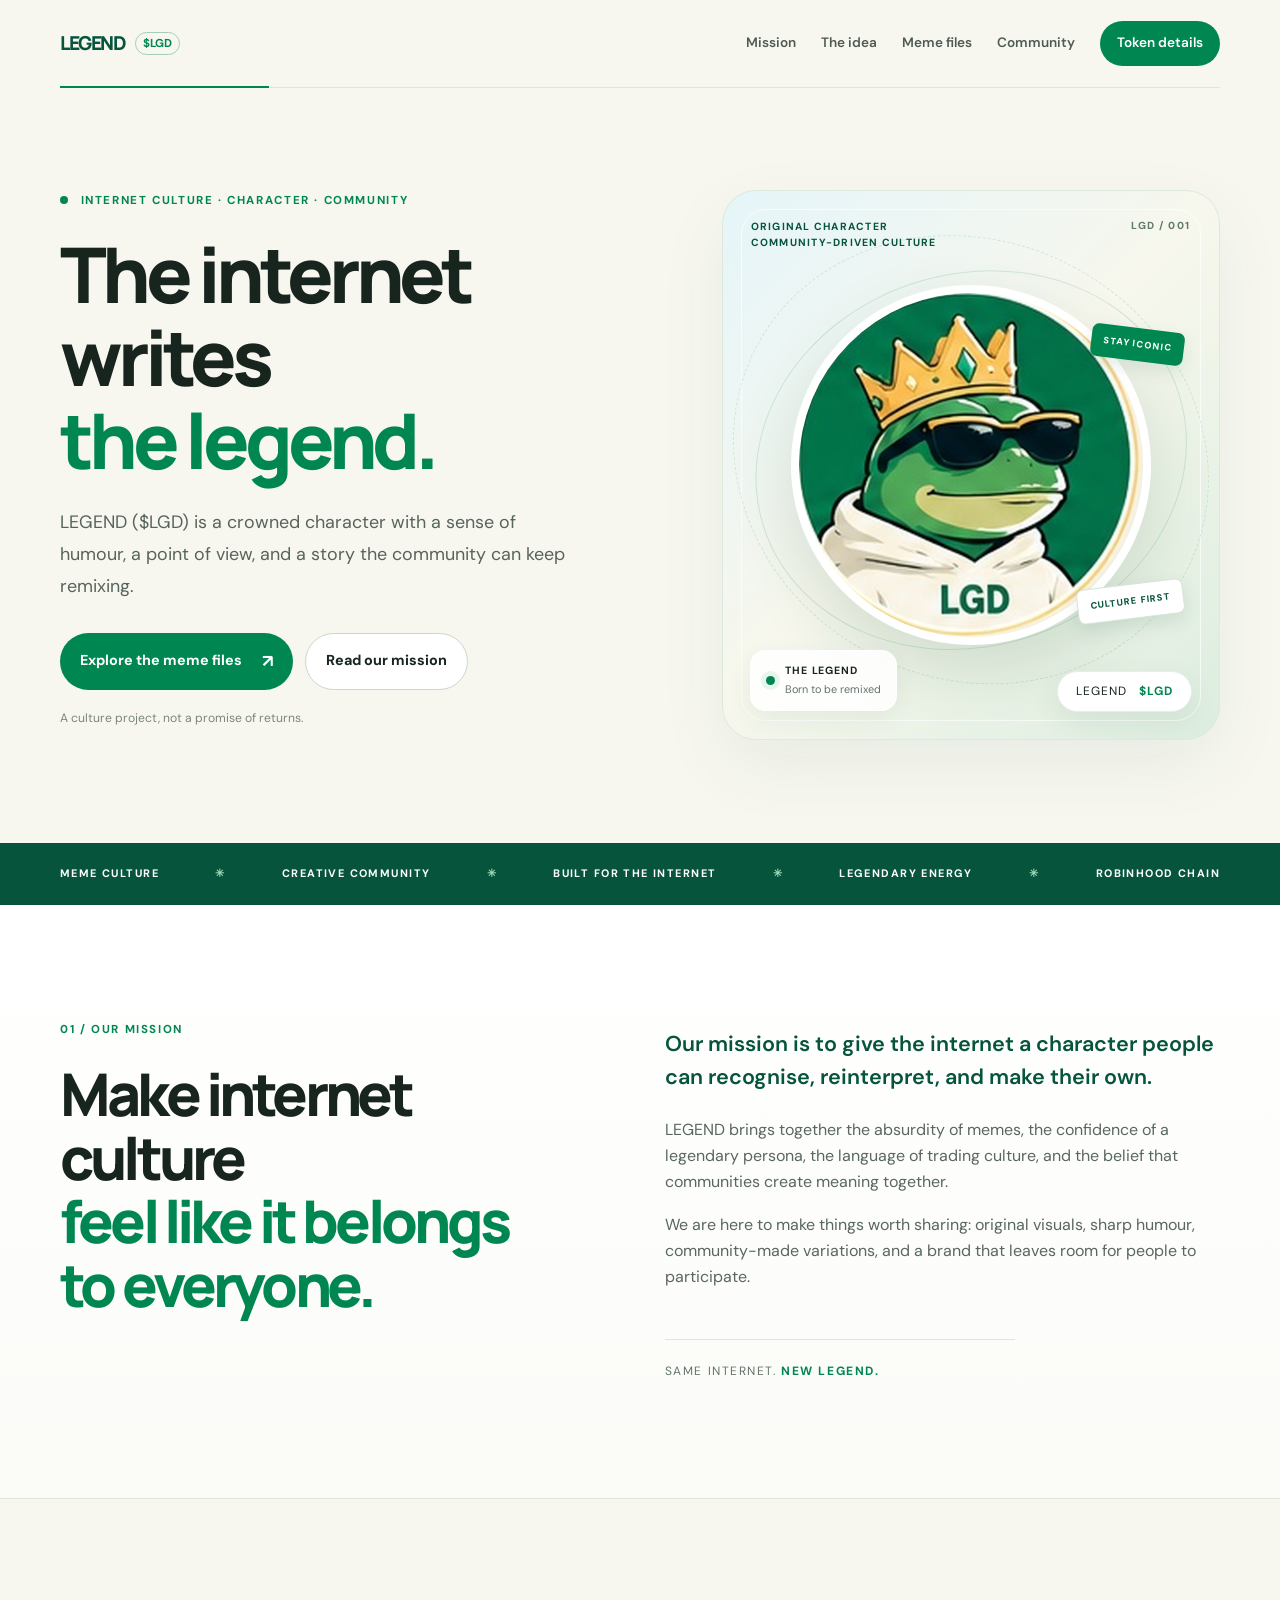
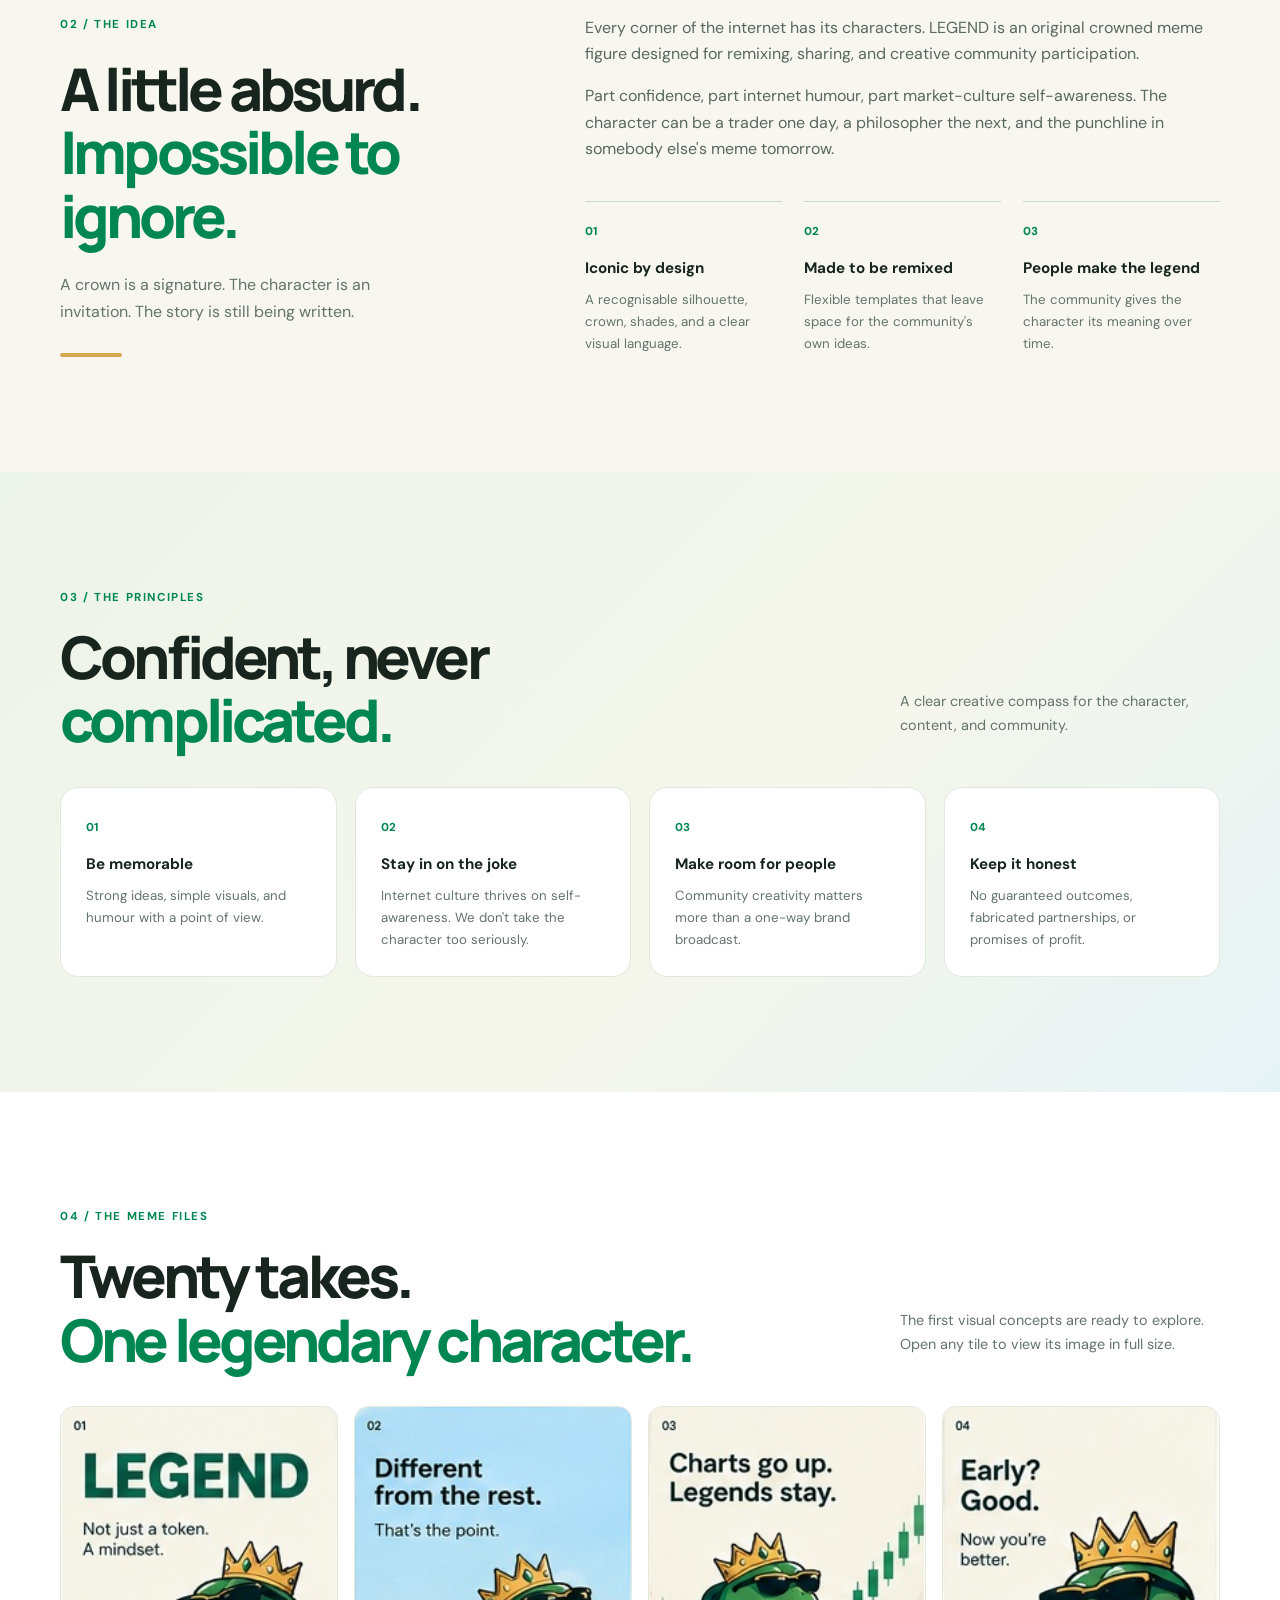
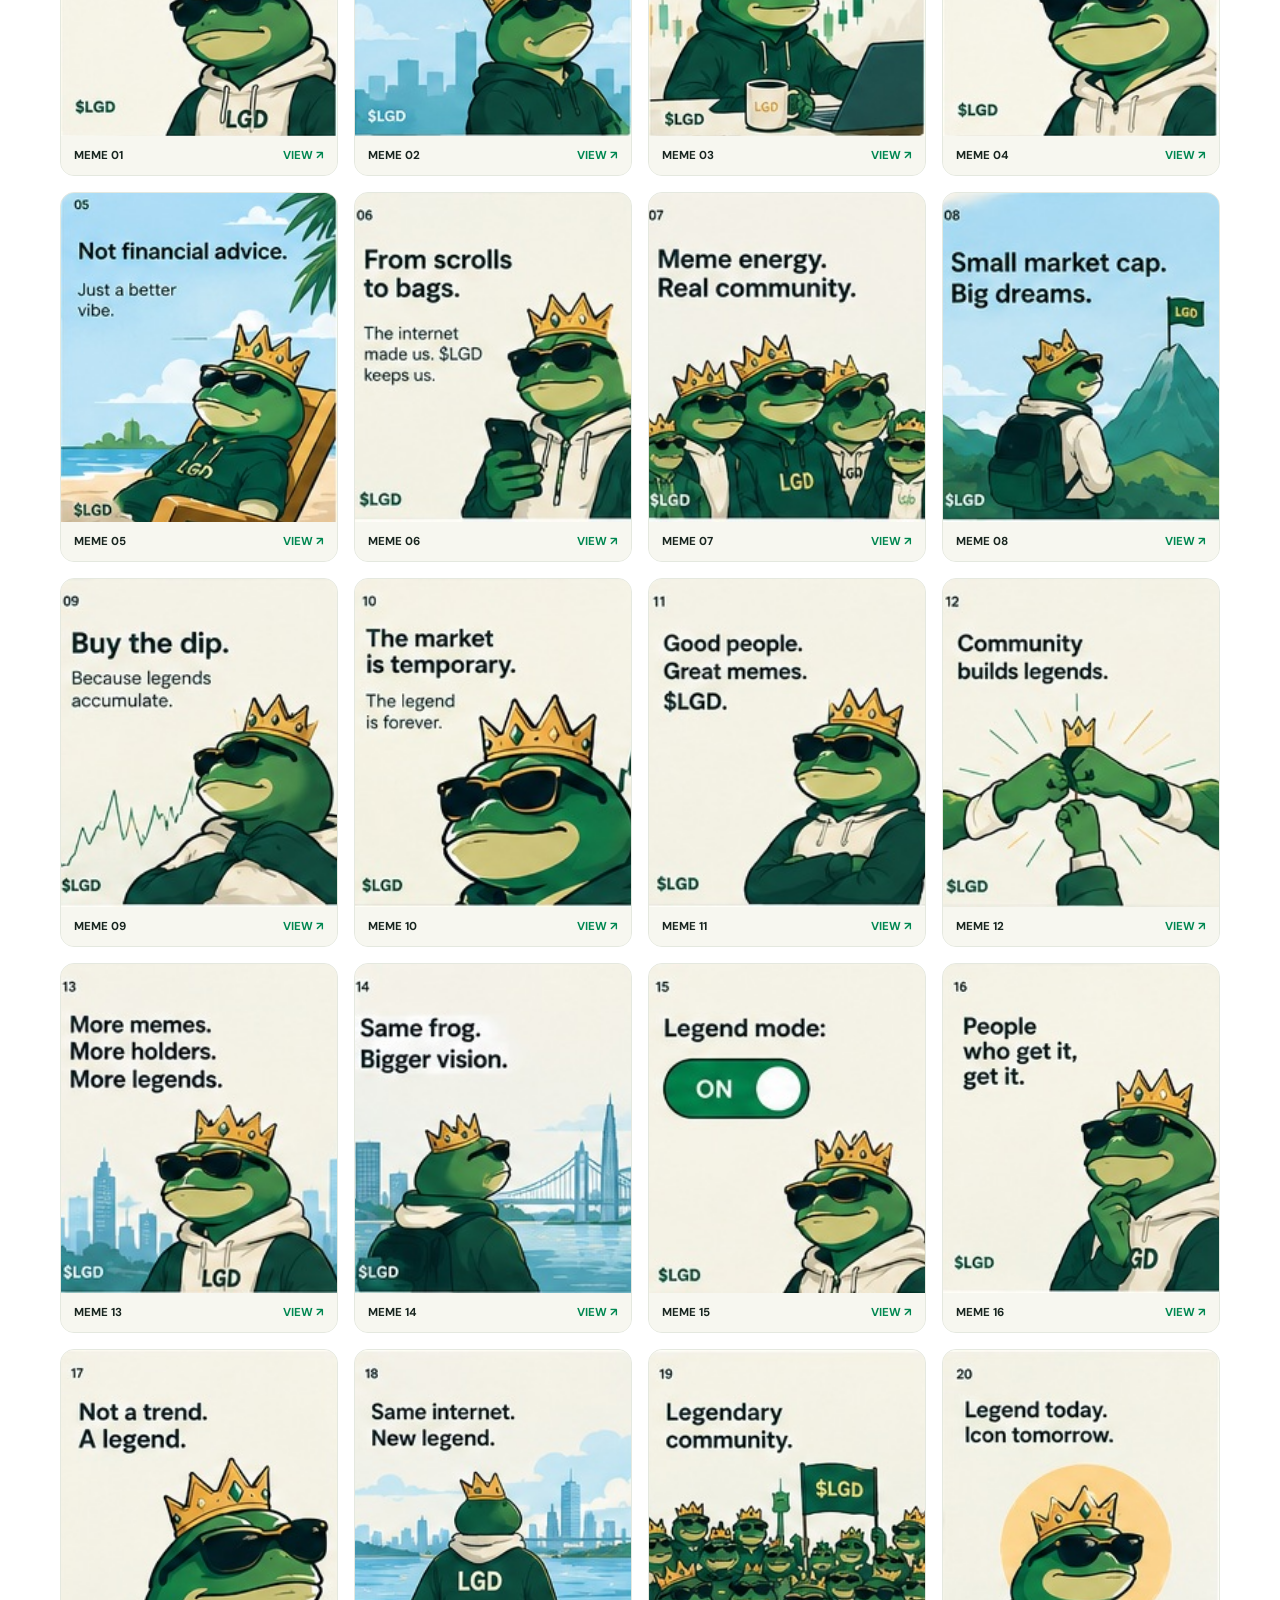
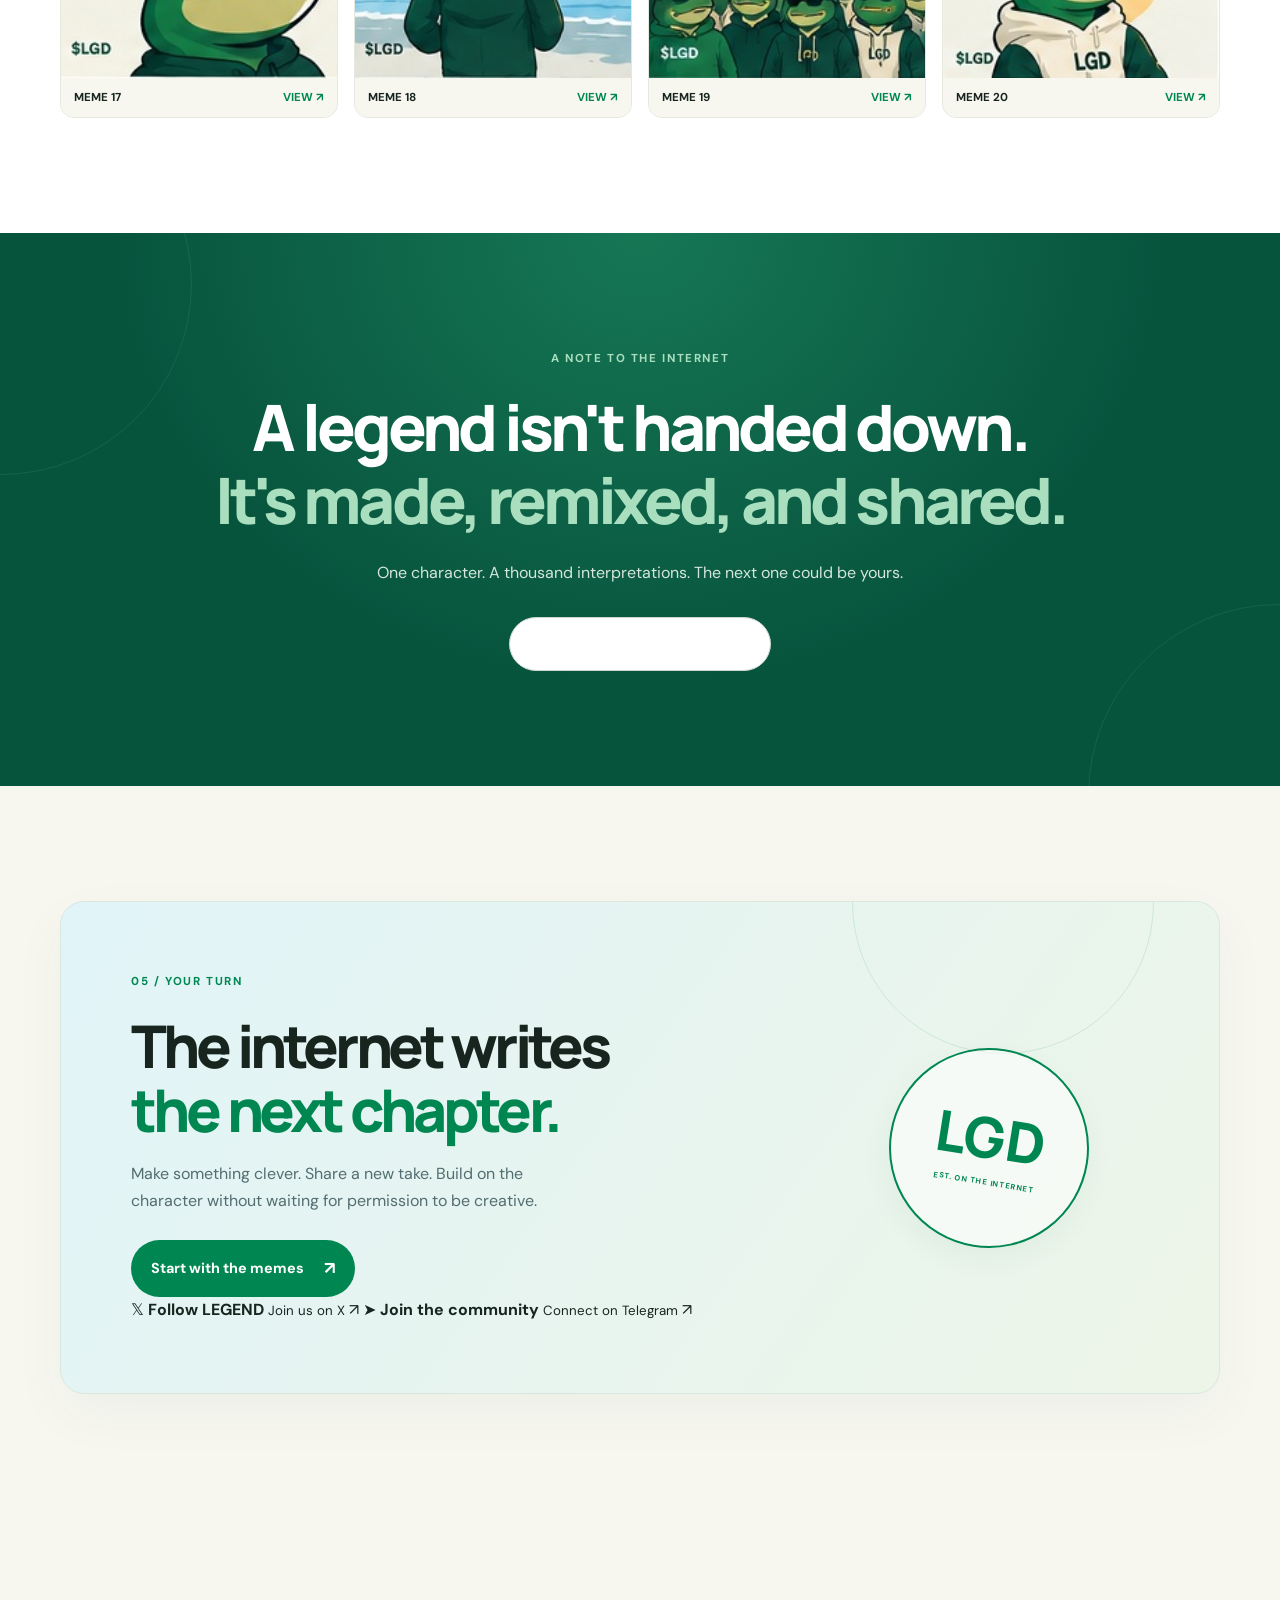
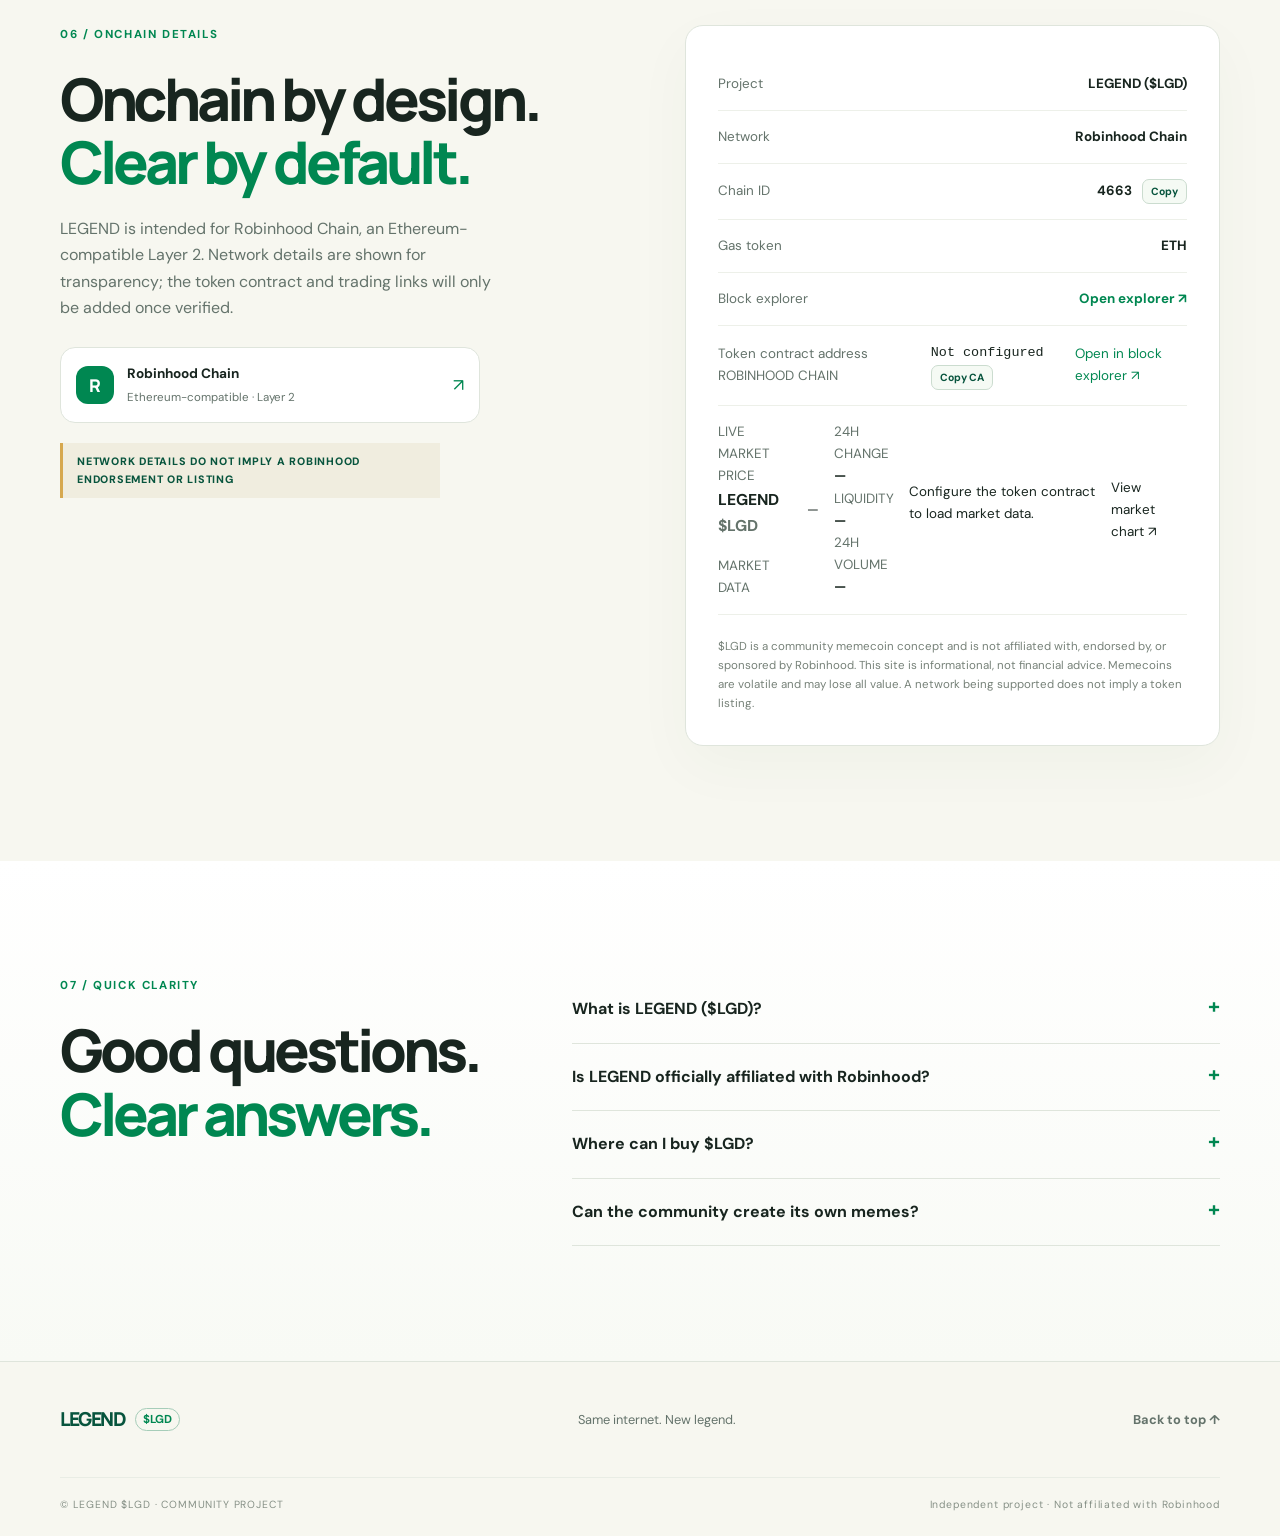
==== commit 467d24f6: "Enhance token section with contract address and market data Added token contract address section and" ====
--- a/index.html
+++ b/index.html
@@ -39,6 +39,71 @@
     <span class="lgd-arrow">↗</span>
   </a>
 </div>  </div><div class="community-stamp">LGD<br><span>EST. ON THE INTERNET</span></div></div></section>
-<section id="token" class="token wrap section"><div><p class="eyebrow">06 / ONCHAIN DETAILS</p><h2>Onchain by design.<br><em>Clear by default.</em></h2><p class="token-intro">LEGEND is intended for Robinhood Chain, an Ethereum-compatible Layer 2. Network details are shown for transparency; the token contract and trading links will only be added once verified.</p><div class="chain-callout"><span class="chain-mark">R</span><span><strong>Robinhood Chain</strong><small>Ethereum-compatible · Layer 2</small></span><a href="https://robinhood.com/chain" target="_blank" rel="noopener" aria-label="Read about Robinhood Chain">↗</a></div><div class="token-badge">NETWORK DETAILS DO NOT IMPLY A ROBINHOOD ENDORSEMENT OR LISTING</div></div><div class="token-panel"><div><span>Project</span><strong>LEGEND ($LGD)</strong></div><div><span>Network</span><strong>Robinhood Chain</strong></div><div><span>Chain ID</span><strong class="copy-row">4663 <button class="copy-button" data-copy="4663" aria-label="Copy chain ID">Copy</button></strong></div><div><span>Gas token</span><strong>ETH</strong></div><div><span>Block explorer</span><strong><a class="text-link" href="https://robinhoodchain.blockscout.com" target="_blank" rel="noopener">Open explorer ↗</a></strong></div><div><span>Token contract</span><strong>Not supplied yet</strong></div><p class="disclaimer">$LGD is a community memecoin concept and is not affiliated with, endorsed by, or sponsored by Robinhood. This site is informational, not financial advice. Memecoins are volatile and may lose all value. A network being supported does not imply a token listing.</p></div></section>
+<section id="token" class="token wrap section"><div><p class="eyebrow">06 / ONCHAIN DETAILS</p><h2>Onchain by design.<br><em>Clear by default.</em></h2><p class="token-intro">LEGEND is intended for Robinhood Chain, an Ethereum-compatible Layer 2. Network details are shown for transparency; the token contract and trading links will only be added once verified.</p><div class="chain-callout"><span class="chain-mark">R</span><span><strong>Robinhood Chain</strong><small>Ethereum-compatible · Layer 2</small></span><a href="https://robinhood.com/chain" target="_blank" rel="noopener" aria-label="Read about Robinhood Chain">↗</a></div><div class="token-badge">NETWORK DETAILS DO NOT IMPLY A ROBINHOOD ENDORSEMENT OR LISTING</div></div><div class="token-panel"><div><span>Project</span><strong>LEGEND ($LGD)</strong></div><div><span>Network</span><strong>Robinhood Chain</strong></div><div><span>Chain ID</span><strong class="copy-row">4663 <button class="copy-button" data-copy="4663" aria-label="Copy chain ID">Copy</button></strong></div><div><span>Gas token</span><strong>ETH</strong></div><div><span>Block explorer</span><strong><a class="text-link" href="https://robinhoodchain.blockscout.com" target="_blank" rel="noopener">Open explorer ↗</a></strong></div> <div class="lgd-ca-row">
+  <div class="lgd-ca-heading">
+    <span>Token contract address</span>
+    <span class="lgd-network-tag">ROBINHOOD CHAIN</span>
+  </div>
+
+  <div class="lgd-ca-value">
+    <code id="lgd-ca-short">Not configured</code>
+    <button
+      type="button"
+      class="copy-button"
+      id="lgd-copy-ca"
+    >Copy CA</button>
+  </div>
+
+  <a
+    id="lgd-explorer-link"
+    class="text-link"
+    href="https://robinhoodchain.blockscout.com"
+    target="_blank"
+    rel="noopener noreferrer"
+  >Open in block explorer ↗</a>
+</div>
+
+<div class="lgd-market-card" id="lgd-market-card">
+  <div class="lgd-market-top">
+    <div>
+      <span class="lgd-market-label">LIVE MARKET PRICE</span>
+      <h3>LEGEND <span>$LGD</span></h3>
+    </div>
+    <span class="lgd-live-indicator">
+      <span></span> MARKET DATA
+    </span>
+  </div>
+
+  <div class="lgd-price" id="lgd-price">—</div>
+
+  <div class="lgd-market-stats">
+    <div>
+      <span>24H CHANGE</span>
+      <strong id="lgd-change">—</strong>
+    </div>
+
+    <div>
+      <span>LIQUIDITY</span>
+      <strong id="lgd-liquidity">—</strong>
+    </div>
+
+    <div>
+      <span>24H VOLUME</span>
+      <strong id="lgd-volume">—</strong>
+    </div>
+  </div>
+
+  <p class="lgd-market-status" id="lgd-market-status" aria-live="polite">
+    Configure the token contract to load market data.
+  </p>
+
+  <a
+    id="lgd-chart-link"
+    class="lgd-chart-link"
+    href="https://dexscreener.com"
+    target="_blank"
+    rel="noopener noreferrer"
+  >View market chart ↗</a>
+</div> <p class="disclaimer">$LGD is a community memecoin concept and is not affiliated with, endorsed by, or sponsored by Robinhood. This site is informational, not financial advice. Memecoins are volatile and may lose all value. A network being supported does not imply a token listing.</p></div></section>
 <section class="faq section"><div class="wrap faq-grid"><div><p class="eyebrow">07 / QUICK CLARITY</p><h2>Good questions.<br><em>Clear answers.</em></h2></div><div class="faq-list"><details><summary>What is LEGEND ($LGD)?</summary><p>A memecoin brand concept centred on an original internet character, meme culture, and community creativity.</p></details><details><summary>Is LEGEND officially affiliated with Robinhood?</summary><p>No. LEGEND is an independent community project concept. Using Robinhood Chain does not imply a partnership, endorsement, or listing on Robinhood’s brokerage or trading app.</p></details><details><summary>Where can I buy $LGD?</summary><p>No purchase link is published yet. The contract address and any trading venue must be verified before a buy link is added.</p></details><details><summary>Can the community create its own memes?</summary><p>That is part of the concept. The character and templates are intended to inspire creative interpretations and community-made content.</p></details></div></div></section>
 <div class="lightbox" id="lightbox" aria-hidden="true"><button class="lightbox-close" aria-label="Close image viewer">×</button><button class="lightbox-prev" aria-label="Previous meme">←</button><figure><img src="" alt=""><figcaption></figcaption></figure><button class="lightbox-next" aria-label="Next meme">→</button></div></main><footer class="footer"><div class="wrap footer-inner"><a class="wordmark" href="#home">LEGEND<span>$LGD</span></a><p>Same internet. New legend.</p><a href="#home">Back to top ↑</a></div><div class="wrap footer-bottom"><span>© LEGEND $LGD · COMMUNITY PROJECT</span><span>Independent project · Not affiliated with Robinhood</span></div></footer><script src="script.js"></script></body></html>
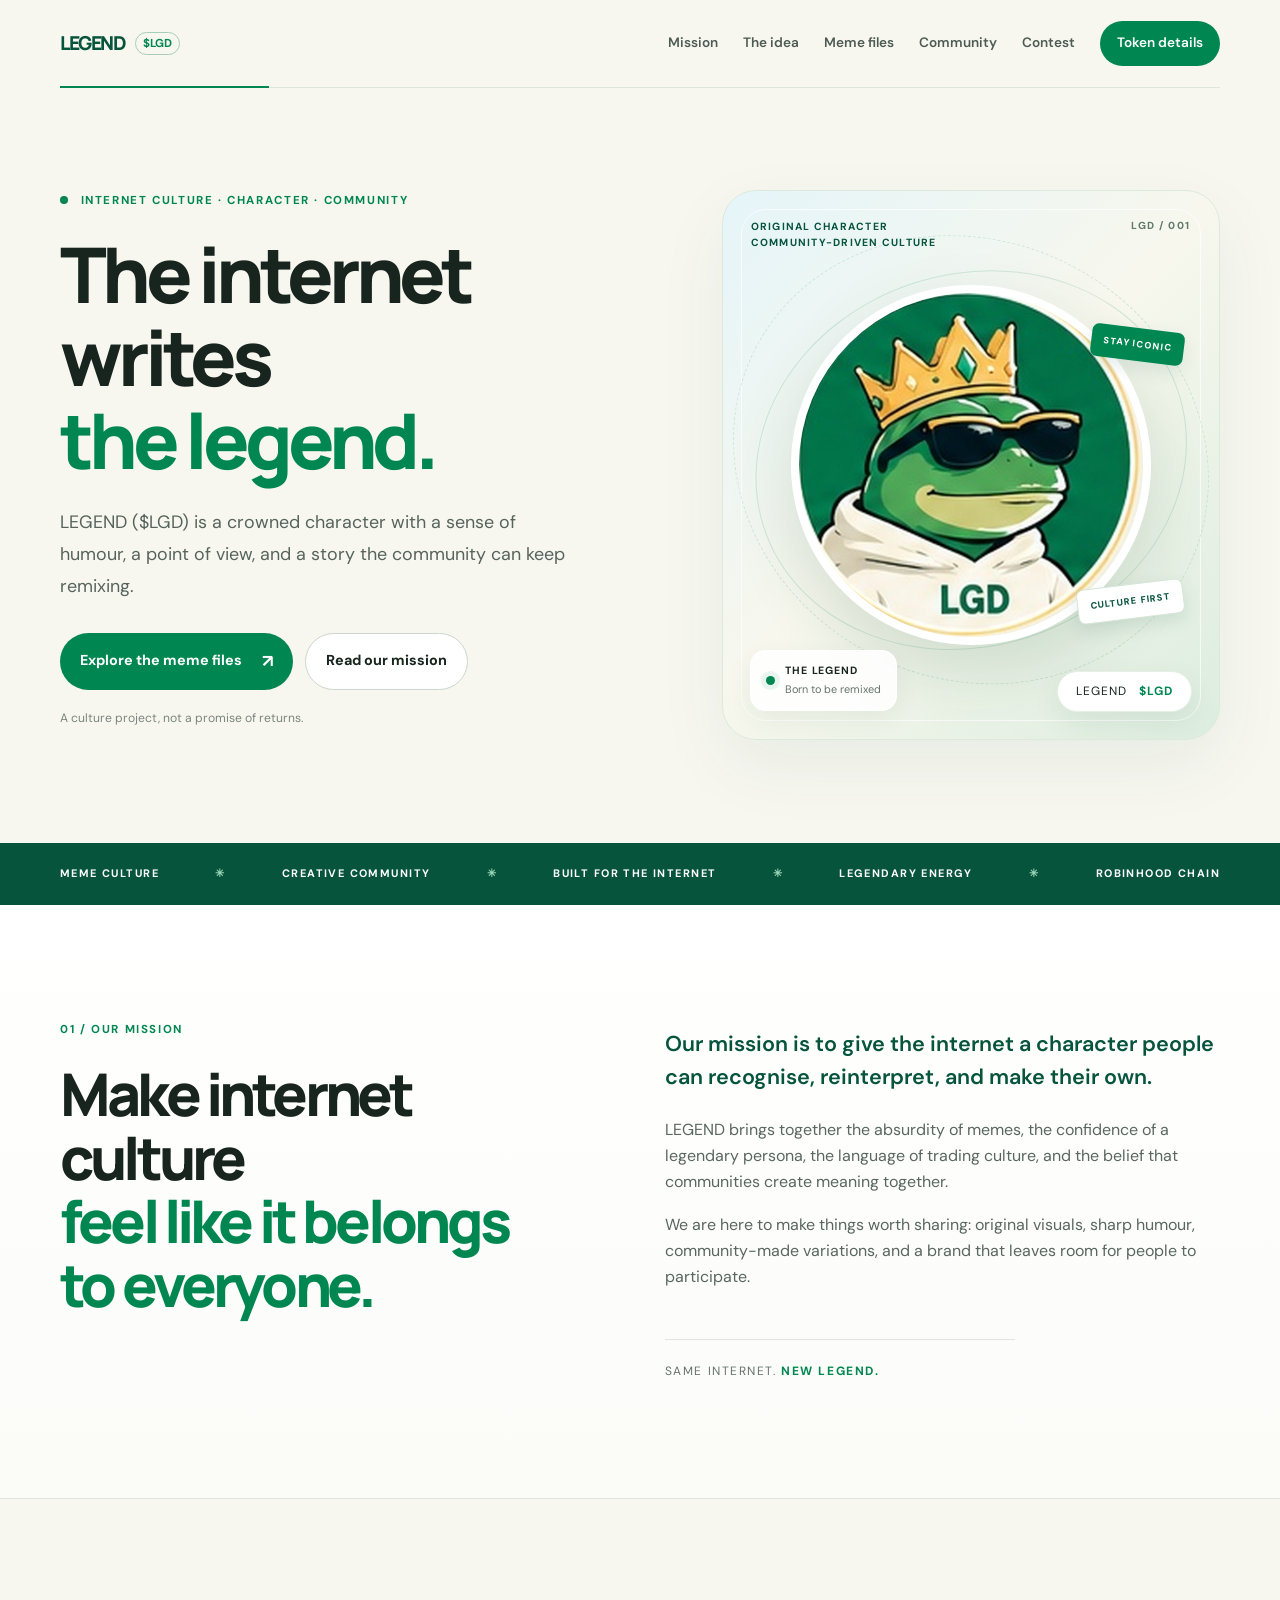
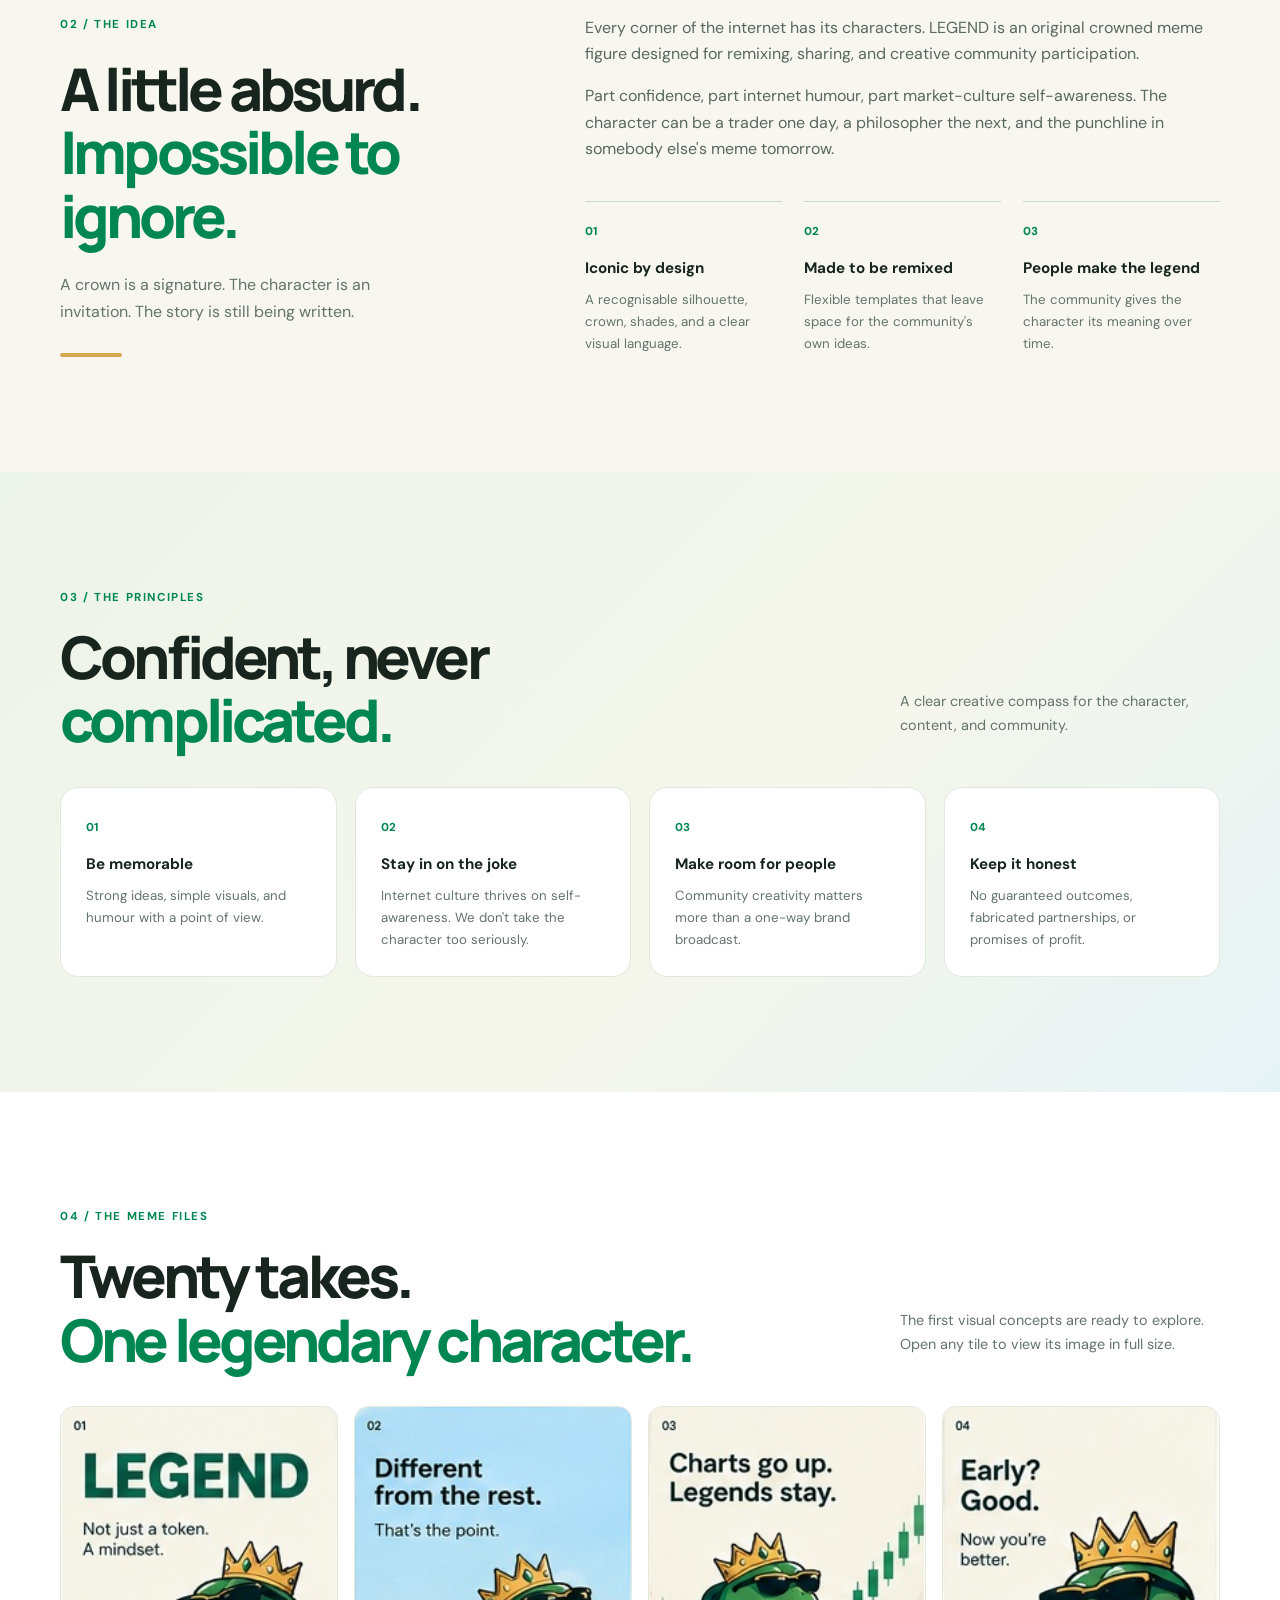
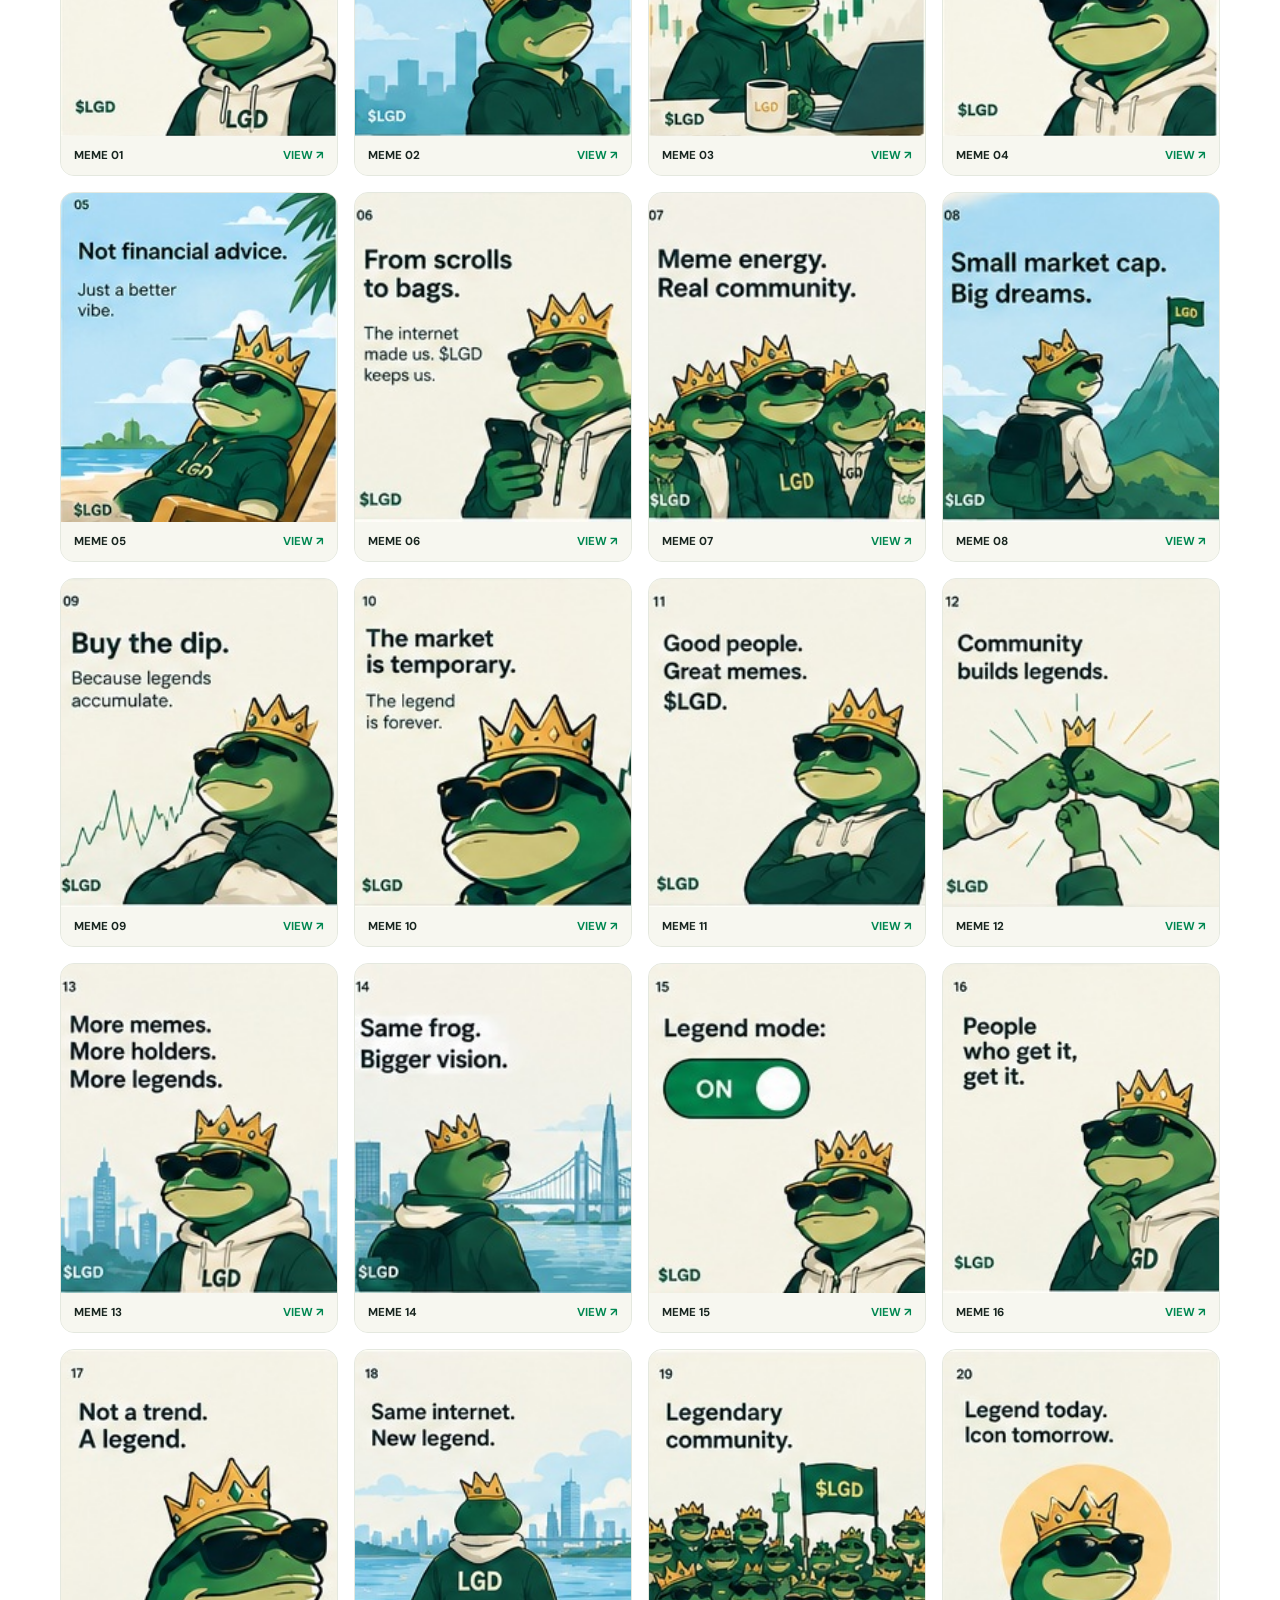
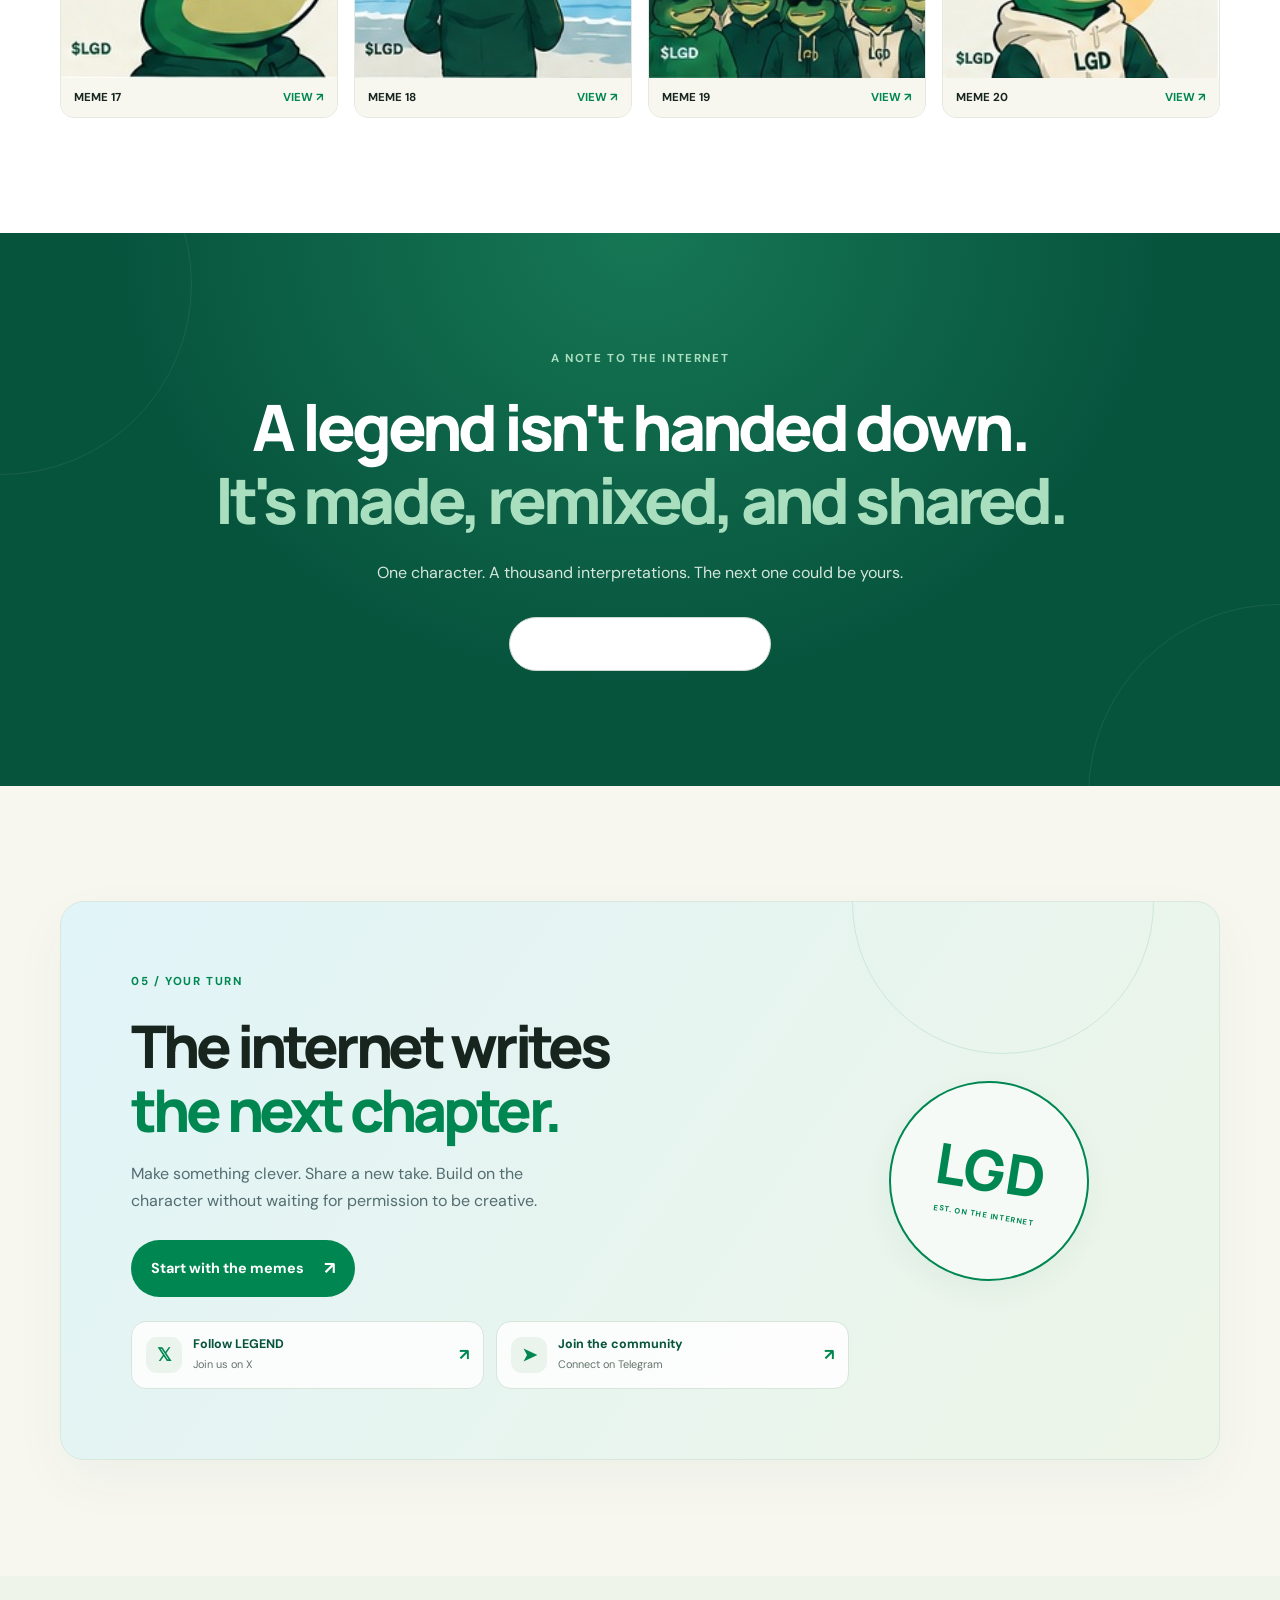
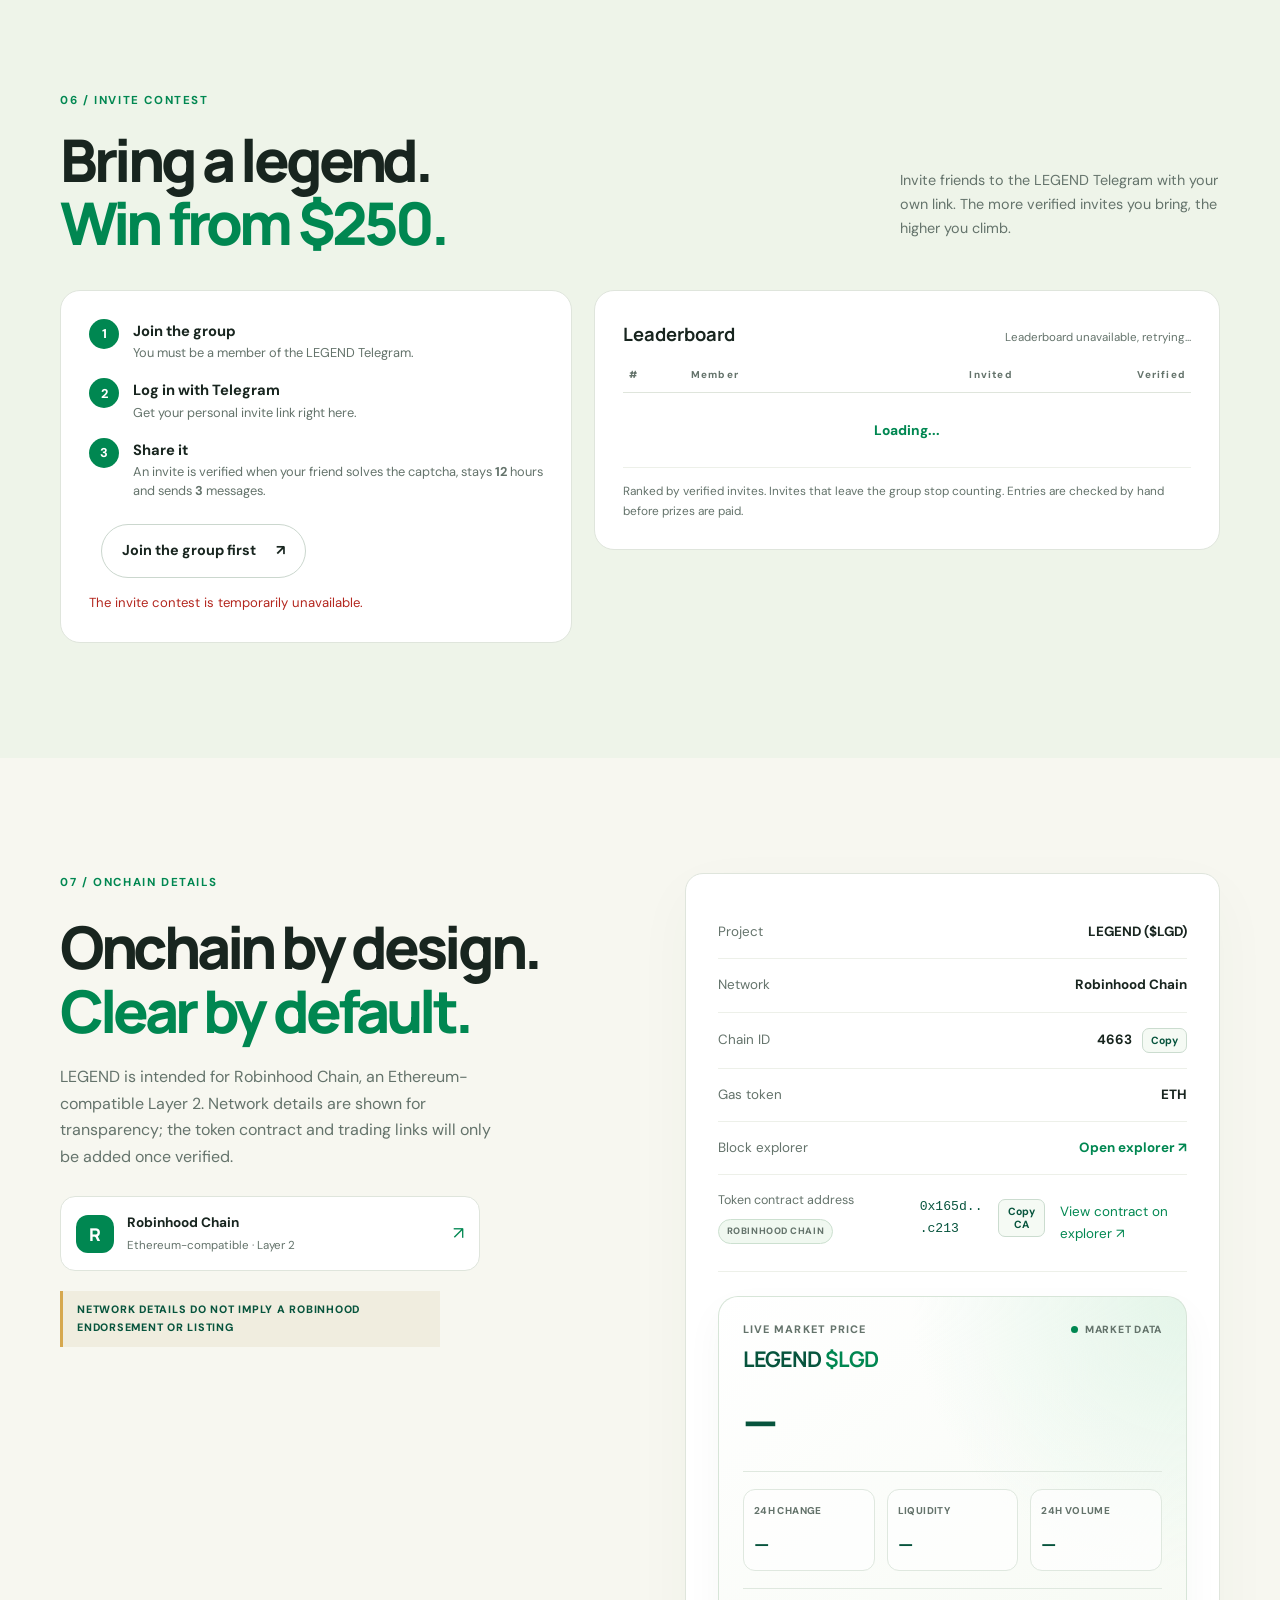
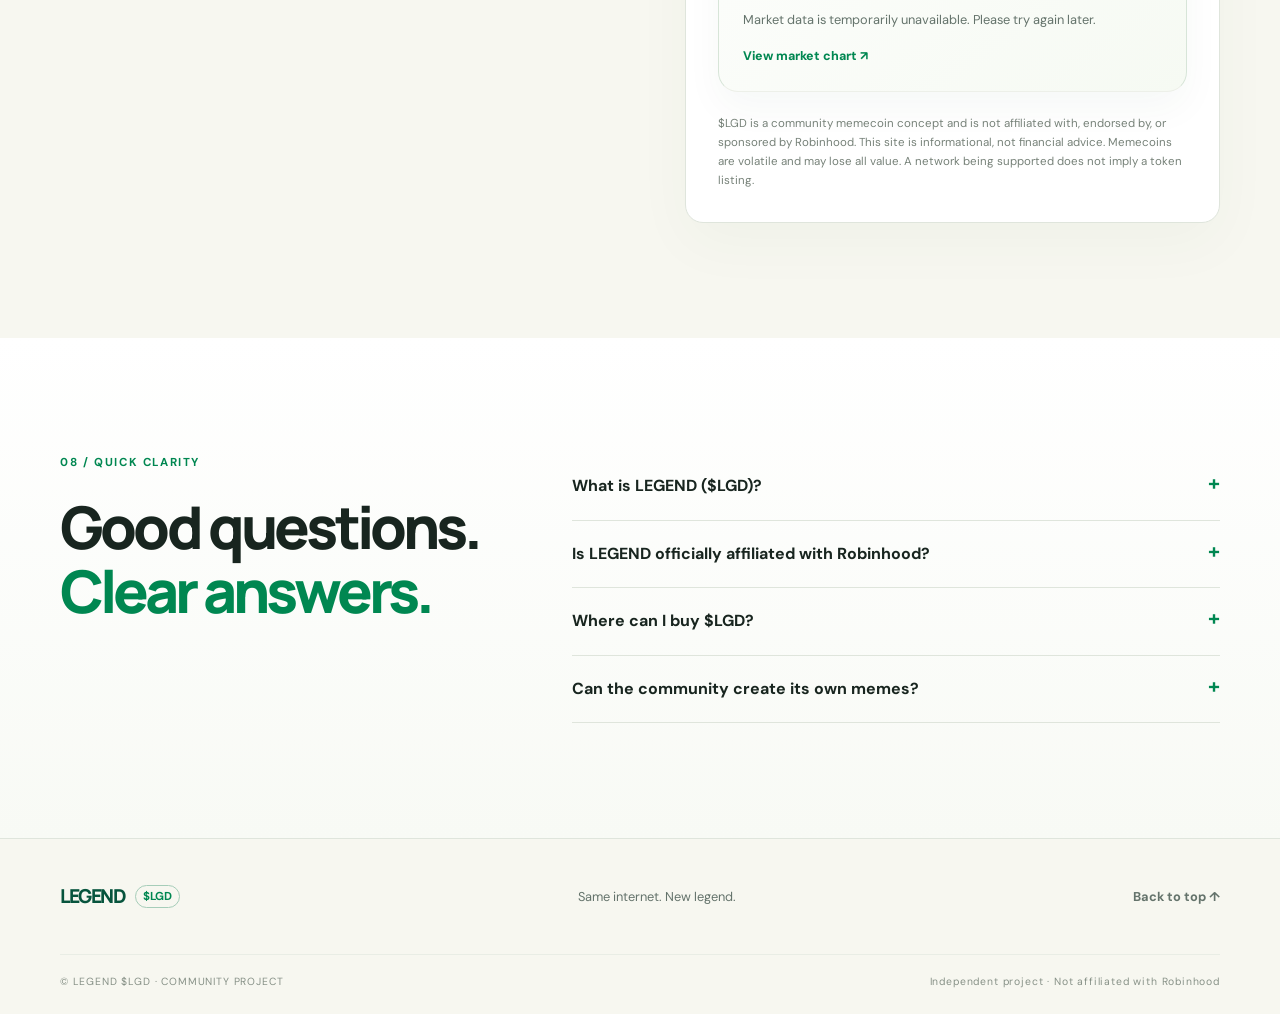
==== commit 4f4e520f: "Add files via upload" ====
--- a/index.html
+++ b/index.html
@@ -1,7 +1,7 @@
 <!doctype html>
-<html lang="en"><head><meta charset="utf-8"><meta name="viewport" content="width=device-width,initial-scale=1"><meta name="theme-color" content="#f7f7f0"><meta property="og:title" content="LEGEND ($LGD) — The Internet Writes the Legend"><meta property="og:description" content="An original internet character, meme culture, and a community-written story on Robinhood Chain."><meta property="og:image" content="assets/brand/legend-header-refined.jpg"><meta name="description" content="LEGEND ($LGD): an internet-native memecoin concept built around character, creativity and community."><title>LEGEND ($LGD) — The Internet Writes the Legend</title><link rel="icon" href="assets/brand/legend-pfp-refined.jpg"><link rel="stylesheet" href="styles.css"></head>
+<html lang="en"><head><meta charset="utf-8"><meta name="viewport" content="width=device-width,initial-scale=1"><meta name="theme-color" content="#f7f7f0"><meta property="og:title" content="LEGEND ($LGD) — The Internet Writes the Legend"><meta property="og:description" content="An original internet character, meme culture, and a community-written story on Robinhood Chain."><meta property="og:image" content="assets/brand/legend-header-refined.jpg"><meta name="description" content="LEGEND ($LGD): an internet-native memecoin concept built around character, creativity and community."><title>LEGEND ($LGD) — The Internet Writes the Legend</title><link rel="icon" href="assets/brand/legend-pfp-refined.jpg"><link rel="stylesheet" href="styles.css"><link rel="stylesheet" href="contest.css"></head>
 <body>
-<header class="nav wrap"><a class="wordmark" href="#home" aria-label="Legend home">LEGEND<span>$LGD</span></a><button class="menu" aria-label="Toggle navigation" aria-expanded="false">Menu</button><nav id="navlinks"><a href="#mission">Mission</a><a href="#story">The idea</a><a href="#memes">Meme files</a><a href="#community">Community</a><a class="nav-cta" href="#token">Token details</a></nav></header>
+<header class="nav wrap"><a class="wordmark" href="#home" aria-label="Legend home">LEGEND<span>$LGD</span></a><button class="menu" aria-label="Toggle navigation" aria-expanded="false">Menu</button><nav id="navlinks"><a href="#mission">Mission</a><a href="#story">The idea</a><a href="#memes">Meme files</a><a href="#community">Community</a><a href="#contest">Contest</a><a class="nav-cta" href="#token">Token details</a></nav></header>
 <main id="home">
 <section class="hero wrap"><div class="hero-copy"><p class="eyebrow"><span class="dot"></span> INTERNET CULTURE · CHARACTER · COMMUNITY</p><h1>The internet writes<br><em>the legend.</em></h1><p class="lead">LEGEND ($LGD) is a crowned character with a sense of humour, a point of view, and a story the community can keep remixing.</p><div class="actions"><a class="button primary" href="#memes">Explore the meme files <span>↗</span></a><a class="button secondary" href="#mission">Read our mission</a></div><p class="small-note">A culture project, not a promise of returns.</p></div><div class="hero-art"><div class="sun"></div><div class="orbit orbit-one"></div><div class="orbit orbit-two"></div><div class="art-tag">ORIGINAL CHARACTER<br>COMMUNITY-DRIVEN CULTURE</div><div class="hero-index">LGD / 001</div><img class="hero-mascot" src="assets/brand/legend-pfp-refined.jpg" alt="Legend’s crowned green mascot wearing sunglasses"><div class="mascot-caption"><span class="caption-dot"></span><span><strong>THE LEGEND</strong><small>Born to be remixed</small></span></div><div class="ticker-pill">LEGEND <b>$LGD</b></div><div class="float-sticker sticker-top">STAY ICONIC</div><div class="float-sticker sticker-bottom">CULTURE FIRST</div></div></section>
 <section class="ticker-strip" aria-label="Brand principles"><div class="wrap strip-inner"><span>MEME CULTURE</span><b>✳</b><span>CREATIVE COMMUNITY</span><b>✳</b><span>BUILT FOR THE INTERNET</span><b>✳</b><span>LEGENDARY ENERGY</span><b>✳</b><span>ROBINHOOD CHAIN</span></div></section>
@@ -39,7 +39,41 @@
     <span class="lgd-arrow">↗</span>
   </a>
 </div>  </div><div class="community-stamp">LGD<br><span>EST. ON THE INTERNET</span></div></div></section>
-<section id="token" class="token wrap section"><div><p class="eyebrow">06 / ONCHAIN DETAILS</p><h2>Onchain by design.<br><em>Clear by default.</em></h2><p class="token-intro">LEGEND is intended for Robinhood Chain, an Ethereum-compatible Layer 2. Network details are shown for transparency; the token contract and trading links will only be added once verified.</p><div class="chain-callout"><span class="chain-mark">R</span><span><strong>Robinhood Chain</strong><small>Ethereum-compatible · Layer 2</small></span><a href="https://robinhood.com/chain" target="_blank" rel="noopener" aria-label="Read about Robinhood Chain">↗</a></div><div class="token-badge">NETWORK DETAILS DO NOT IMPLY A ROBINHOOD ENDORSEMENT OR LISTING</div></div><div class="token-panel"><div><span>Project</span><strong>LEGEND ($LGD)</strong></div><div><span>Network</span><strong>Robinhood Chain</strong></div><div><span>Chain ID</span><strong class="copy-row">4663 <button class="copy-button" data-copy="4663" aria-label="Copy chain ID">Copy</button></strong></div><div><span>Gas token</span><strong>ETH</strong></div><div><span>Block explorer</span><strong><a class="text-link" href="https://robinhoodchain.blockscout.com" target="_blank" rel="noopener">Open explorer ↗</a></strong></div> <div class="lgd-ca-row">
+<section id="contest" class="lgd-contest section"><div class="wrap">
+  <div class="section-head"><div><p class="eyebrow">06 / INVITE CONTEST</p><h2>Bring a legend.<br><em>Win from $250.</em></h2></div><p>Invite friends to the LEGEND Telegram with your own link. The more verified invites you bring, the higher you climb.</p></div>
+  <div class="lgd-contest-grid">
+    <div class="lgd-ref-panel">
+      <ol class="lgd-steps">
+        <li><span>1</span><div><strong>Join the group</strong><small>You must be a member of the LEGEND Telegram.</small></div></li>
+        <li><span>2</span><div><strong>Log in with Telegram</strong><small>Get your personal invite link right here.</small></div></li>
+        <li><span>3</span><div><strong>Share it</strong><small>An invite is verified when your friend solves the captcha, stays <b id="lgd-rule-hours">12</b> hours and sends <b id="lgd-rule-msgs">3</b> messages.</small></div></li>
+      </ol>
+      <div id="lgd-ref-login" class="lgd-ref-login">
+        <div id="lgd-tg-widget"></div>
+        <a id="lgd-join-group" class="button secondary" href="https://t.me/the_legend_mm" target="_blank" rel="noopener noreferrer">Join the group first <span>↗</span></a>
+      </div>
+      <div id="lgd-ref-me" class="lgd-ref-me" hidden>
+        <p class="lgd-ref-hello">Your invite link, <strong id="lgd-me-name"></strong></p>
+        <div class="lgd-ref-link"><code id="lgd-me-link"></code><button type="button" class="copy-button" id="lgd-copy-link">Copy</button></div>
+        <div class="lgd-share"><a id="lgd-share-tg" target="_blank" rel="noopener noreferrer">Share on Telegram ↗</a><a id="lgd-share-x" target="_blank" rel="noopener noreferrer">Share on X ↗</a></div>
+        <div class="lgd-me-stats">
+          <div><span>RANK</span><strong id="lgd-me-rank">—</strong></div>
+          <div><span>INVITED</span><strong id="lgd-me-invites">0</strong></div>
+          <div><span>VERIFIED</span><strong id="lgd-me-verified">0</strong></div>
+          <div><span>PENDING</span><strong id="lgd-me-pending">0</strong></div>
+        </div>
+        <button type="button" class="lgd-logout" id="lgd-logout">Log out</button>
+      </div>
+      <p id="lgd-ref-status" class="lgd-ref-status" aria-live="polite"></p>
+    </div>
+    <div class="lgd-board">
+      <div class="lgd-board-head"><h3>Leaderboard</h3><span id="lgd-board-updated">Loading...</span></div>
+      <table><thead><tr><th>#</th><th>Member</th><th>Invited</th><th>Verified</th></tr></thead><tbody id="lgd-board-rows"><tr><td colspan="4" class="lgd-empty">Loading...</td></tr></tbody></table>
+      <p class="lgd-board-note">Ranked by verified invites. Invites that leave the group stop counting. Entries are checked by hand before prizes are paid.</p>
+    </div>
+  </div>
+</div></section>
+<section id="token" class="token wrap section"><div><p class="eyebrow">07 / ONCHAIN DETAILS</p><h2>Onchain by design.<br><em>Clear by default.</em></h2><p class="token-intro">LEGEND is intended for Robinhood Chain, an Ethereum-compatible Layer 2. Network details are shown for transparency; the token contract and trading links will only be added once verified.</p><div class="chain-callout"><span class="chain-mark">R</span><span><strong>Robinhood Chain</strong><small>Ethereum-compatible · Layer 2</small></span><a href="https://robinhood.com/chain" target="_blank" rel="noopener" aria-label="Read about Robinhood Chain">↗</a></div><div class="token-badge">NETWORK DETAILS DO NOT IMPLY A ROBINHOOD ENDORSEMENT OR LISTING</div></div><div class="token-panel"><div><span>Project</span><strong>LEGEND ($LGD)</strong></div><div><span>Network</span><strong>Robinhood Chain</strong></div><div><span>Chain ID</span><strong class="copy-row">4663 <button class="copy-button" data-copy="4663" aria-label="Copy chain ID">Copy</button></strong></div><div><span>Gas token</span><strong>ETH</strong></div><div><span>Block explorer</span><strong><a class="text-link" href="https://robinhoodchain.blockscout.com" target="_blank" rel="noopener">Open explorer ↗</a></strong></div> <div class="lgd-ca-row">
   <div class="lgd-ca-heading">
     <span>Token contract address</span>
     <span class="lgd-network-tag">ROBINHOOD CHAIN</span>
@@ -105,5 +139,5 @@
     rel="noopener noreferrer"
   >View market chart ↗</a>
 </div> <p class="disclaimer">$LGD is a community memecoin concept and is not affiliated with, endorsed by, or sponsored by Robinhood. This site is informational, not financial advice. Memecoins are volatile and may lose all value. A network being supported does not imply a token listing.</p></div></section>
-<section class="faq section"><div class="wrap faq-grid"><div><p class="eyebrow">07 / QUICK CLARITY</p><h2>Good questions.<br><em>Clear answers.</em></h2></div><div class="faq-list"><details><summary>What is LEGEND ($LGD)?</summary><p>A memecoin brand concept centred on an original internet character, meme culture, and community creativity.</p></details><details><summary>Is LEGEND officially affiliated with Robinhood?</summary><p>No. LEGEND is an independent community project concept. Using Robinhood Chain does not imply a partnership, endorsement, or listing on Robinhood’s brokerage or trading app.</p></details><details><summary>Where can I buy $LGD?</summary><p>No purchase link is published yet. The contract address and any trading venue must be verified before a buy link is added.</p></details><details><summary>Can the community create its own memes?</summary><p>That is part of the concept. The character and templates are intended to inspire creative interpretations and community-made content.</p></details></div></div></section>
-<div class="lightbox" id="lightbox" aria-hidden="true"><button class="lightbox-close" aria-label="Close image viewer">×</button><button class="lightbox-prev" aria-label="Previous meme">←</button><figure><img src="" alt=""><figcaption></figcaption></figure><button class="lightbox-next" aria-label="Next meme">→</button></div></main><footer class="footer"><div class="wrap footer-inner"><a class="wordmark" href="#home">LEGEND<span>$LGD</span></a><p>Same internet. New legend.</p><a href="#home">Back to top ↑</a></div><div class="wrap footer-bottom"><span>© LEGEND $LGD · COMMUNITY PROJECT</span><span>Independent project · Not affiliated with Robinhood</span></div></footer><script src="script.js"></script></body></html>
+<section class="faq section"><div class="wrap faq-grid"><div><p class="eyebrow">08 / QUICK CLARITY</p><h2>Good questions.<br><em>Clear answers.</em></h2></div><div class="faq-list"><details><summary>What is LEGEND ($LGD)?</summary><p>A memecoin brand concept centred on an original internet character, meme culture, and community creativity.</p></details><details><summary>Is LEGEND officially affiliated with Robinhood?</summary><p>No. LEGEND is an independent community project concept. Using Robinhood Chain does not imply a partnership, endorsement, or listing on Robinhood’s brokerage or trading app.</p></details><details><summary>Where can I buy $LGD?</summary><p>No purchase link is published yet. The contract address and any trading venue must be verified before a buy link is added.</p></details><details><summary>Can the community create its own memes?</summary><p>That is part of the concept. The character and templates are intended to inspire creative interpretations and community-made content.</p></details></div></div></section>
+<div class="lightbox" id="lightbox" aria-hidden="true"><button class="lightbox-close" aria-label="Close image viewer">×</button><button class="lightbox-prev" aria-label="Previous meme">←</button><figure><img src="" alt=""><figcaption></figcaption></figure><button class="lightbox-next" aria-label="Next meme">→</button></div></main><footer class="footer"><div class="wrap footer-inner"><a class="wordmark" href="#home">LEGEND<span>$LGD</span></a><p>Same internet. New legend.</p><a href="#home">Back to top ↑</a></div><div class="wrap footer-bottom"><span>© LEGEND $LGD · COMMUNITY PROJECT</span><span>Independent project · Not affiliated with Robinhood</span></div></footer><script src="script.js"></script><script src="contest.js"></script></body></html>
--- a/styles.css
+++ b/styles.css
@@ -51,3 +51,416 @@
 @media(prefers-reduced-motion:reduce){html{scroll-behavior:auto}*,*:before,*:after{animation-duration:.01ms!important;animation-iteration-count:1!important;transition-duration:.01ms!important}.reveal{opacity:1;transform:none}}
 @media(max-width:850px){.hero-art{min-height:450px}.hero-art .sun{width:260px;height:260px}.hero-mascot{width:min(70%,340px)!important}.ticker-pill{bottom:20px;right:20px}.mascot-caption{bottom:20px;left:20px}.sticker-top{top:22%;right:5%}.sticker-bottom{bottom:22%;right:5%}}
 @media(max-width:600px){.hero-art{min-height:360px;border-radius:25px}.hero-art:before{inset:10px;border-radius:18px}.hero-art .sun{width:220px;height:220px}.hero-mascot{width:min(68%,260px)!important;border-width:6px!important}.hero-index{top:20px;right:20px;font-size:.55rem}.art-tag{left:20px;top:20px;font-size:.55rem}.mascot-caption{left:16px;bottom:16px;padding:8px 10px}.mascot-caption strong{font-size:.56rem}.mascot-caption small{font-size:.59rem}.ticker-pill{right:16px;bottom:16px;padding:8px 12px;font-size:.65rem}.float-sticker{font-size:.47rem;padding:7px 8px}.sticker-top{top:23%;right:4%}.sticker-bottom{bottom:23%;right:4%}.orbit-one{width:92%;height:66%}.orbit-two{width:100%;height:76%}.lightbox{padding:18px}.lightbox figure{max-width:88vw}.lightbox figure img{max-height:72vh}.lightbox button{width:38px;height:38px;font-size:1rem}.lightbox-prev{left:10px;top:auto;bottom:18px;transform:none}.lightbox-next{right:10px;top:auto;bottom:18px;transform:none}.lightbox-close{top:14px;right:14px}.copy-row{flex-wrap:wrap;justify-content:flex-end}.chain-callout{padding:12px}}
+
+/* ==========================================
+   LEGEND COMMUNITY + MARKET ADDITIONS
+   All classes are prefixed with lgd-.
+   ========================================== */
+
+.lgd-socials {
+  display: grid;
+  grid-template-columns: repeat(2, minmax(0, 1fr));
+  gap: 12px;
+  margin-top: 24px;
+  position: relative;
+  z-index: 2;
+}
+
+.lgd-social-btn {
+  display: flex;
+  align-items: center;
+  gap: 11px;
+  min-width: 0;
+  padding: 14px;
+  border: 1px solid #d8e5da;
+  border-radius: 15px;
+  background: #ffffffd9;
+  color: var(--deep);
+  transition:
+    transform 0.2s ease,
+    border-color 0.2s ease,
+    box-shadow 0.2s ease;
+}
+
+.lgd-social-btn:hover {
+  transform: translateY(-3px);
+  border-color: #a6cdb9;
+  box-shadow: 0 10px 25px #164f320d;
+}
+
+.lgd-social-btn > span:nth-child(2) {
+  flex: 1;
+  min-width: 0;
+}
+
+.lgd-social-icon {
+  display: grid;
+  place-items: center;
+  width: 36px;
+  height: 36px;
+  flex: 0 0 36px;
+  border-radius: 11px;
+  background: #eaf4ec;
+  color: var(--green);
+  font-size: 1.1rem;
+  font-weight: 800;
+}
+
+.lgd-social-btn strong,
+.lgd-social-btn small {
+  display: block;
+}
+
+.lgd-social-btn strong {
+  font-size: 0.78rem;
+  line-height: 1.4;
+}
+
+.lgd-social-btn small {
+  margin-top: 3px;
+  color: var(--muted);
+  font-size: 0.68rem;
+}
+
+.lgd-arrow {
+  color: var(--green);
+  font-weight: 800;
+}
+
+.lgd-ca-row {
+  padding: 17px 0;
+  border-bottom: 1px solid var(--line);
+}
+
+.lgd-ca-heading {
+  display: flex;
+  align-items: center;
+  justify-content: space-between;
+  flex-wrap: wrap;
+  gap: 8px;
+  margin-bottom: 12px;
+}
+
+.lgd-ca-heading > span:first-child {
+  color: var(--muted);
+  font-size: 0.78rem;
+}
+
+.lgd-network-tag {
+  border: 1px solid #cce0d0;
+  background: #f0f8f0;
+  color: var(--deep);
+  border-radius: 99px;
+  padding: 4px 8px;
+  font-size: 0.58rem;
+  font-weight: 800;
+  letter-spacing: 0.06em;
+}
+
+.lgd-ca-value {
+  display: flex;
+  align-items: center;
+  justify-content: space-between;
+  gap: 10px;
+  margin-bottom: 10px;
+}
+
+.lgd-ca-value code {
+  overflow-wrap: anywhere;
+  color: var(--deep);
+  font-size: 0.82rem;
+}
+
+.lgd-market-card {
+  margin-top: 24px;
+  padding: clamp(18px, 3vw, 27px);
+  border: 1px solid #d7e5d8;
+  border-radius: 20px;
+  background:
+    radial-gradient(circle at 100% 0%, #e4f5e9 0, transparent 45%),
+    linear-gradient(145deg, #ffffff, #f6faf3);
+  box-shadow: 0 16px 38px #214a280a;
+  min-width: 0;
+}
+
+.lgd-market-top {
+  display: flex;
+  align-items: flex-start;
+  justify-content: space-between;
+  gap: 12px;
+}
+
+.lgd-market-label {
+  display: block;
+  margin-bottom: 6px;
+  color: var(--muted);
+  font-size: 0.62rem;
+  font-weight: 800;
+  letter-spacing: 0.12em;
+}
+
+.lgd-market-top h3 {
+  margin: 0;
+  color: var(--deep);
+  font-family: Manrope, sans-serif;
+  font-size: 1.1rem;
+  letter-spacing: -0.04em;
+}
+
+.lgd-market-top h3 span {
+  color: var(--green);
+}
+
+.lgd-live-indicator {
+  display: inline-flex;
+  align-items: center;
+  gap: 6px;
+  white-space: nowrap;
+  color: var(--muted);
+  font-size: 0.56rem;
+  font-weight: 800;
+  letter-spacing: 0.07em;
+}
+
+.lgd-live-indicator > span {
+  width: 7px;
+  height: 7px;
+  border-radius: 50%;
+  background: var(--green);
+}
+
+.lgd-price {
+  margin: 22px 0 24px;
+  color: var(--deep);
+  font-family: Manrope, sans-serif;
+  font-size: clamp(2rem, 5vw, 3rem);
+  font-weight: 800;
+  letter-spacing: -0.06em;
+  line-height: 1.1;
+  overflow-wrap: anywhere;
+}
+
+.lgd-market-stats {
+  display: grid;
+  grid-template-columns: repeat(3, minmax(0, 1fr));
+  gap: 12px;
+  padding: 17px 0;
+  border-top: 1px solid #dfe8df;
+  border-bottom: 1px solid #dfe8df;
+}
+
+.lgd-market-stats > div {
+  min-width: 0;
+}
+
+.lgd-market-stats span {
+  display: block;
+  margin-bottom: 6px;
+  color: var(--muted);
+  font-size: 0.57rem;
+  font-weight: 800;
+  letter-spacing: 0.06em;
+}
+
+.lgd-market-stats strong {
+  display: block;
+  color: var(--deep);
+  font-size: 0.85rem;
+  overflow-wrap: anywhere;
+}
+
+.lgd-market-stats .lgd-positive {
+  color: #008751;
+}
+
+.lgd-market-stats .lgd-negative {
+  color: #c04444;
+}
+
+.lgd-market-status {
+  margin: 14px 0 10px;
+  color: var(--muted);
+  font-size: 0.72rem;
+  line-height: 1.6;
+  overflow-wrap: anywhere;
+}
+
+.lgd-chart-link {
+  display: inline-flex;
+  align-items: center;
+  gap: 8px;
+  color: var(--green);
+  font-size: 0.78rem;
+  font-weight: 800;
+}
+
+.lgd-chart-link:hover {
+  text-decoration: underline;
+}
+
+@media (max-width: 600px) {
+  .lgd-socials {
+    grid-template-columns: 1fr;
+  }
+
+  .lgd-market-stats {
+    gap: 8px;
+  }
+
+  .lgd-market-stats span {
+    font-size: 0.52rem;
+  }
+
+  .lgd-market-stats strong {
+    font-size: 0.75rem;
+  }
+
+  .lgd-live-indicator {
+    font-size: 0.5rem;
+  }
+
+  .lgd-ca-value {
+    align-items: flex-start;
+    flex-wrap: wrap;
+  }
+}
+
+
+
+/* =========================================
+   LEGEND MARKET CARD — LAYOUT FIX
+   ========================================= */
+
+.lgd-market-card {
+  display: block !important;
+  width: 100%;
+  min-width: 0;
+  padding: 24px !important;
+  overflow: hidden;
+  box-sizing: border-box;
+}
+
+.lgd-market-top {
+  display: flex !important;
+  align-items: flex-start;
+  justify-content: space-between;
+  flex-wrap: wrap;
+  gap: 12px;
+  width: 100%;
+  margin-bottom: 22px;
+}
+
+.lgd-market-top > div {
+  min-width: 0;
+}
+
+.lgd-market-top h3 {
+  margin: 8px 0 0;
+  font-size: 1.35rem;
+  line-height: 1.3;
+}
+
+.lgd-market-label {
+  display: block;
+  font-size: 0.68rem;
+  line-height: 1.5;
+  letter-spacing: 0.1em;
+}
+
+.lgd-live-indicator {
+  display: inline-flex;
+  align-items: center;
+  gap: 7px;
+  flex-shrink: 0;
+  font-size: 0.65rem;
+  white-space: nowrap;
+}
+
+.lgd-price {
+  display: block;
+  width: 100%;
+  margin: 0 0 24px;
+  font-size: clamp(2rem, 4vw, 2.8rem);
+  line-height: 1.15;
+  font-weight: 800;
+  overflow-wrap: anywhere;
+}
+
+.lgd-market-stats {
+  display: grid !important;
+  grid-template-columns: repeat(3, minmax(0, 1fr));
+  gap: 12px;
+  width: 100%;
+  margin: 0;
+}
+
+.lgd-market-stats > div {
+  display: flex;
+  flex-direction: column;
+  align-items: flex-start;
+  gap: 8px;
+  min-width: 0;
+  padding: 14px 10px;
+  border: 1px solid #dfe8df;
+  border-radius: 12px;
+  background: #ffffffa8;
+}
+
+.lgd-market-stats > div > span {
+  font-size: 0.62rem;
+  line-height: 1.5;
+  letter-spacing: 0.04em;
+  overflow-wrap: anywhere;
+}
+
+.lgd-market-stats > div > strong {
+  display: block;
+  max-width: 100%;
+  font-size: clamp(0.85rem, 1.4vw, 1.05rem);
+  line-height: 1.4;
+  overflow-wrap: anywhere;
+}
+
+.lgd-market-status {
+  display: block;
+  width: 100%;
+  margin: 20px 0 12px;
+  font-size: 0.8rem;
+  line-height: 1.7;
+  overflow-wrap: anywhere;
+}
+
+.lgd-chart-link {
+  display: inline-block;
+  max-width: 100%;
+  margin-top: 4px;
+  line-height: 1.6;
+  overflow-wrap: anywhere;
+}
+
+@media (max-width: 600px) {
+  .lgd-market-card {
+    padding: 18px !important;
+  }
+
+  .lgd-market-top {
+    gap: 10px;
+  }
+
+  .lgd-market-stats {
+    grid-template-columns: 1fr;
+    gap: 10px;
+  }
+
+  .lgd-market-stats > div {
+    flex-direction: row;
+    align-items: center;
+    justify-content: space-between;
+    gap: 12px;
+    padding: 12px;
+  }
+
+  .lgd-market-stats > div > strong {
+    text-align: right;
+  }
+}
--- a/contest.css
+++ b/contest.css
@@ -0,0 +1,301 @@
+/* ==========================================
+   LEGEND INVITE CONTEST + REF LANDING PAGE
+   All classes are prefixed with lgd-.
+   ========================================== */
+
+.lgd-contest {
+  background: #eef4e9;
+}
+
+.lgd-contest-grid {
+  display: grid;
+  grid-template-columns: 0.9fr 1.1fr;
+  gap: 22px;
+  align-items: start;
+}
+
+.lgd-ref-panel,
+.lgd-board {
+  background: #fff;
+  border: 1px solid var(--line);
+  border-radius: 20px;
+  padding: clamp(18px, 3vw, 28px);
+  min-width: 0;
+}
+
+.lgd-steps {
+  list-style: none;
+  margin: 0 0 24px;
+  padding: 0;
+  display: grid;
+  gap: 16px;
+}
+
+.lgd-steps li {
+  display: flex;
+  gap: 14px;
+  align-items: flex-start;
+}
+
+.lgd-steps li > span {
+  flex: none;
+  width: 30px;
+  height: 30px;
+  display: grid;
+  place-items: center;
+  border-radius: 50%;
+  background: var(--green);
+  color: #fff;
+  font-weight: 800;
+  font-size: 0.8rem;
+}
+
+.lgd-steps strong,
+.lgd-steps small {
+  display: block;
+}
+
+.lgd-steps strong {
+  font-size: 0.92rem;
+}
+
+.lgd-steps small {
+  color: var(--muted);
+  font-size: 0.8rem;
+  line-height: 1.5;
+}
+
+.lgd-ref-login {
+  display: flex;
+  flex-wrap: wrap;
+  gap: 12px;
+  align-items: center;
+}
+
+.lgd-ref-login[hidden],
+.lgd-ref-me[hidden] {
+  display: none;
+}
+
+.lgd-ref-hello {
+  margin-bottom: 10px;
+  font-size: 0.86rem;
+  color: var(--muted);
+}
+
+.lgd-ref-hello strong {
+  color: var(--ink);
+}
+
+.lgd-ref-link {
+  display: flex;
+  align-items: center;
+  justify-content: space-between;
+  gap: 10px;
+  padding: 12px 14px;
+  border: 1px dashed #a6cdb9;
+  border-radius: 14px;
+  background: #f6faf3;
+}
+
+.lgd-ref-link code {
+  overflow-wrap: anywhere;
+  color: var(--deep);
+  font-size: 0.85rem;
+  font-weight: 700;
+}
+
+.lgd-share {
+  display: flex;
+  flex-wrap: wrap;
+  gap: 16px;
+  margin: 12px 0 18px;
+  font-size: 0.82rem;
+  font-weight: 700;
+}
+
+.lgd-share a {
+  color: var(--green);
+}
+
+.lgd-me-stats {
+  display: grid;
+  grid-template-columns: repeat(4, 1fr);
+  gap: 8px;
+}
+
+.lgd-me-stats > div {
+  padding: 12px 10px;
+  border-radius: 14px;
+  background: #f3f7f0;
+  text-align: center;
+}
+
+.lgd-me-stats span {
+  display: block;
+  color: var(--muted);
+  font-size: 0.58rem;
+  font-weight: 800;
+  letter-spacing: 0.12em;
+}
+
+.lgd-me-stats strong {
+  font-family: Manrope, sans-serif;
+  font-size: 1.35rem;
+  color: var(--deep);
+}
+
+.lgd-logout {
+  margin-top: 14px;
+  border: 0;
+  background: none;
+  padding: 0;
+  color: var(--muted);
+  font: 600 0.78rem 'DM Sans', sans-serif;
+  text-decoration: underline;
+  cursor: pointer;
+}
+
+.lgd-ref-status {
+  margin: 14px 0 0;
+  font-size: 0.82rem;
+  color: var(--muted);
+}
+
+.lgd-ref-status:empty {
+  display: none;
+}
+
+.lgd-ref-status.lgd-error {
+  color: #b3261e;
+}
+
+.lgd-board-head {
+  display: flex;
+  justify-content: space-between;
+  align-items: baseline;
+  gap: 12px;
+  margin-bottom: 10px;
+}
+
+.lgd-board-head h3 {
+  margin: 0;
+  font-family: Manrope, sans-serif;
+  font-size: 1.15rem;
+}
+
+.lgd-board-head span {
+  color: var(--muted);
+  font-size: 0.72rem;
+}
+
+.lgd-board table {
+  width: 100%;
+  border-collapse: collapse;
+  font-size: 0.86rem;
+}
+
+.lgd-board th {
+  text-align: left;
+  color: var(--muted);
+  font-size: 0.62rem;
+  font-weight: 800;
+  letter-spacing: 0.12em;
+  padding: 8px 6px;
+  border-bottom: 1px solid var(--line);
+}
+
+.lgd-board td {
+  padding: 11px 6px;
+  border-bottom: 1px solid #edf0e9;
+  overflow-wrap: anywhere;
+}
+
+.lgd-board th:nth-child(n + 3),
+.lgd-board td:nth-child(n + 3) {
+  text-align: right;
+}
+
+.lgd-board td:first-child {
+  font-weight: 800;
+  color: var(--green);
+  width: 40px;
+}
+
+.lgd-board td:last-child {
+  font-weight: 800;
+}
+
+.lgd-board tr.lgd-me-row td {
+  background: #e4f5e9;
+}
+
+.lgd-board .lgd-empty {
+  text-align: center !important;
+  color: var(--muted);
+  padding: 26px 6px;
+}
+
+.lgd-board-note {
+  margin: 14px 0 0;
+  color: var(--muted);
+  font-size: 0.74rem;
+}
+
+@media (max-width: 850px) {
+  .lgd-contest-grid {
+    grid-template-columns: 1fr;
+  }
+}
+
+@media (max-width: 600px) {
+  .lgd-me-stats {
+    grid-template-columns: repeat(2, 1fr);
+  }
+}
+
+/* ---------- Ref landing page ---------- */
+
+.lgd-invite {
+  min-height: calc(100vh - 88px);
+  display: grid;
+  place-items: center;
+  padding: 40px 0 60px;
+}
+
+.lgd-invite-card {
+  width: min(480px, 100%);
+  text-align: center;
+  background: #fff;
+  border: 1px solid var(--line);
+  border-radius: var(--radius);
+  padding: clamp(26px, 6vw, 44px);
+  box-shadow: 0 24px 60px #1b61451c;
+}
+
+.lgd-invite-card img {
+  width: 130px;
+  height: 130px;
+  border-radius: 50%;
+  border: 6px solid #fff;
+  box-shadow: 0 12px 30px #1b614524;
+  object-fit: cover;
+}
+
+.lgd-invite-card h1 {
+  font-size: clamp(2rem, 8vw, 2.8rem);
+  margin: 18px 0 12px;
+}
+
+.lgd-invite-card p {
+  color: var(--muted);
+}
+
+.lgd-invite-card .button {
+  margin-top: 10px;
+  justify-content: center;
+}
+
+.lgd-invite-card .small-note {
+  margin: 18px 0 0;
+}
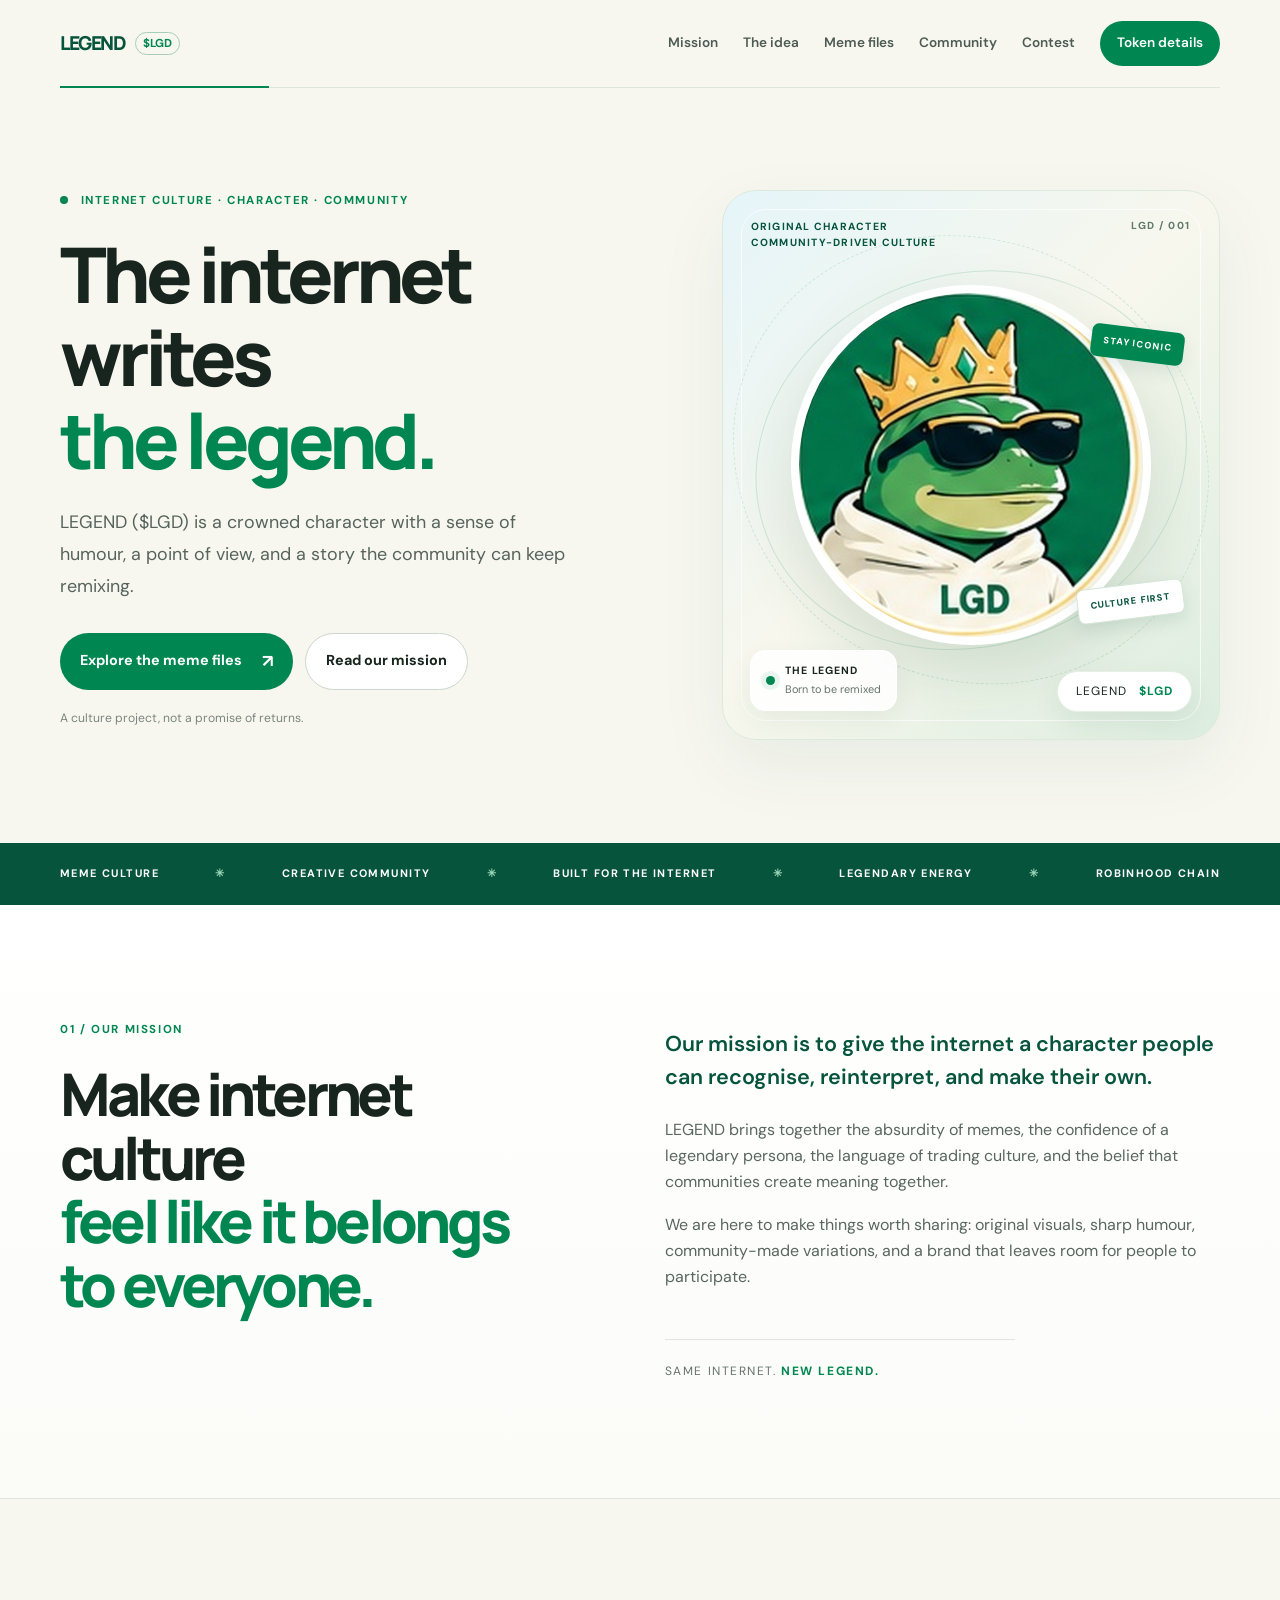
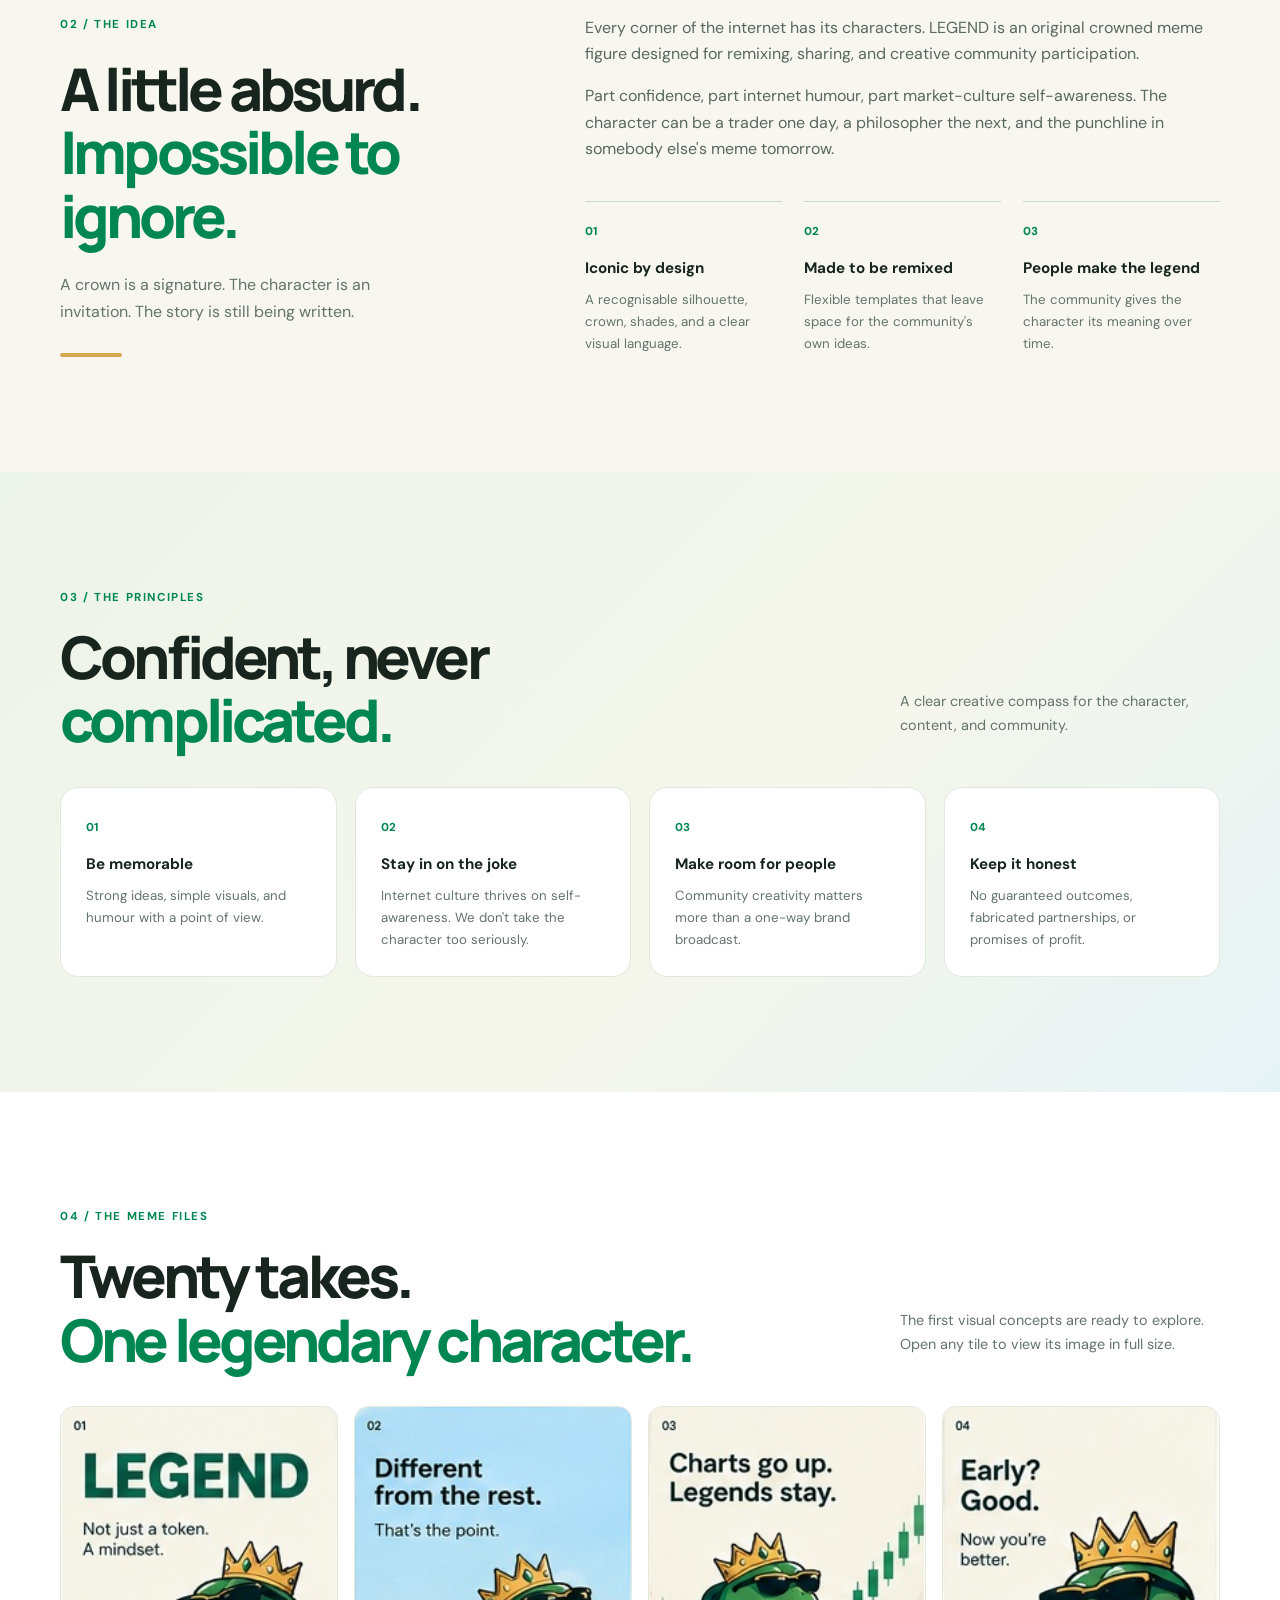
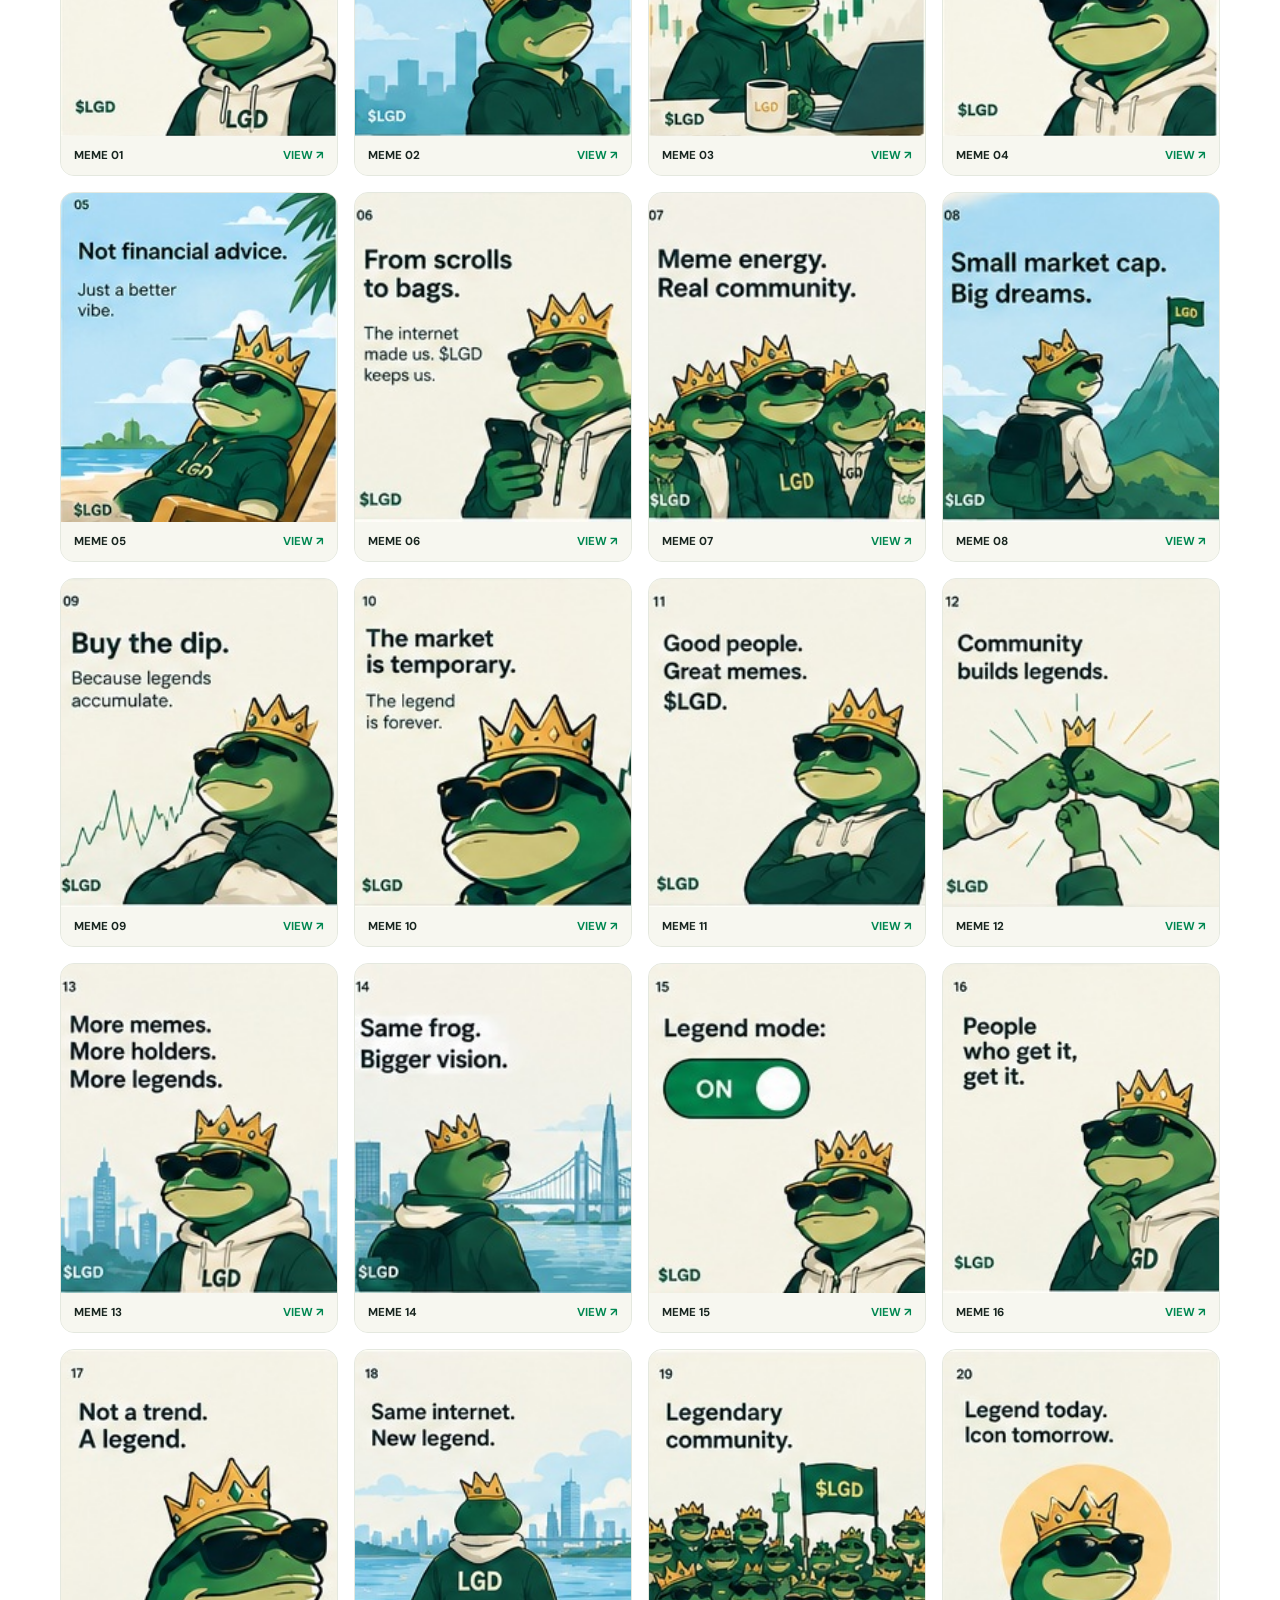
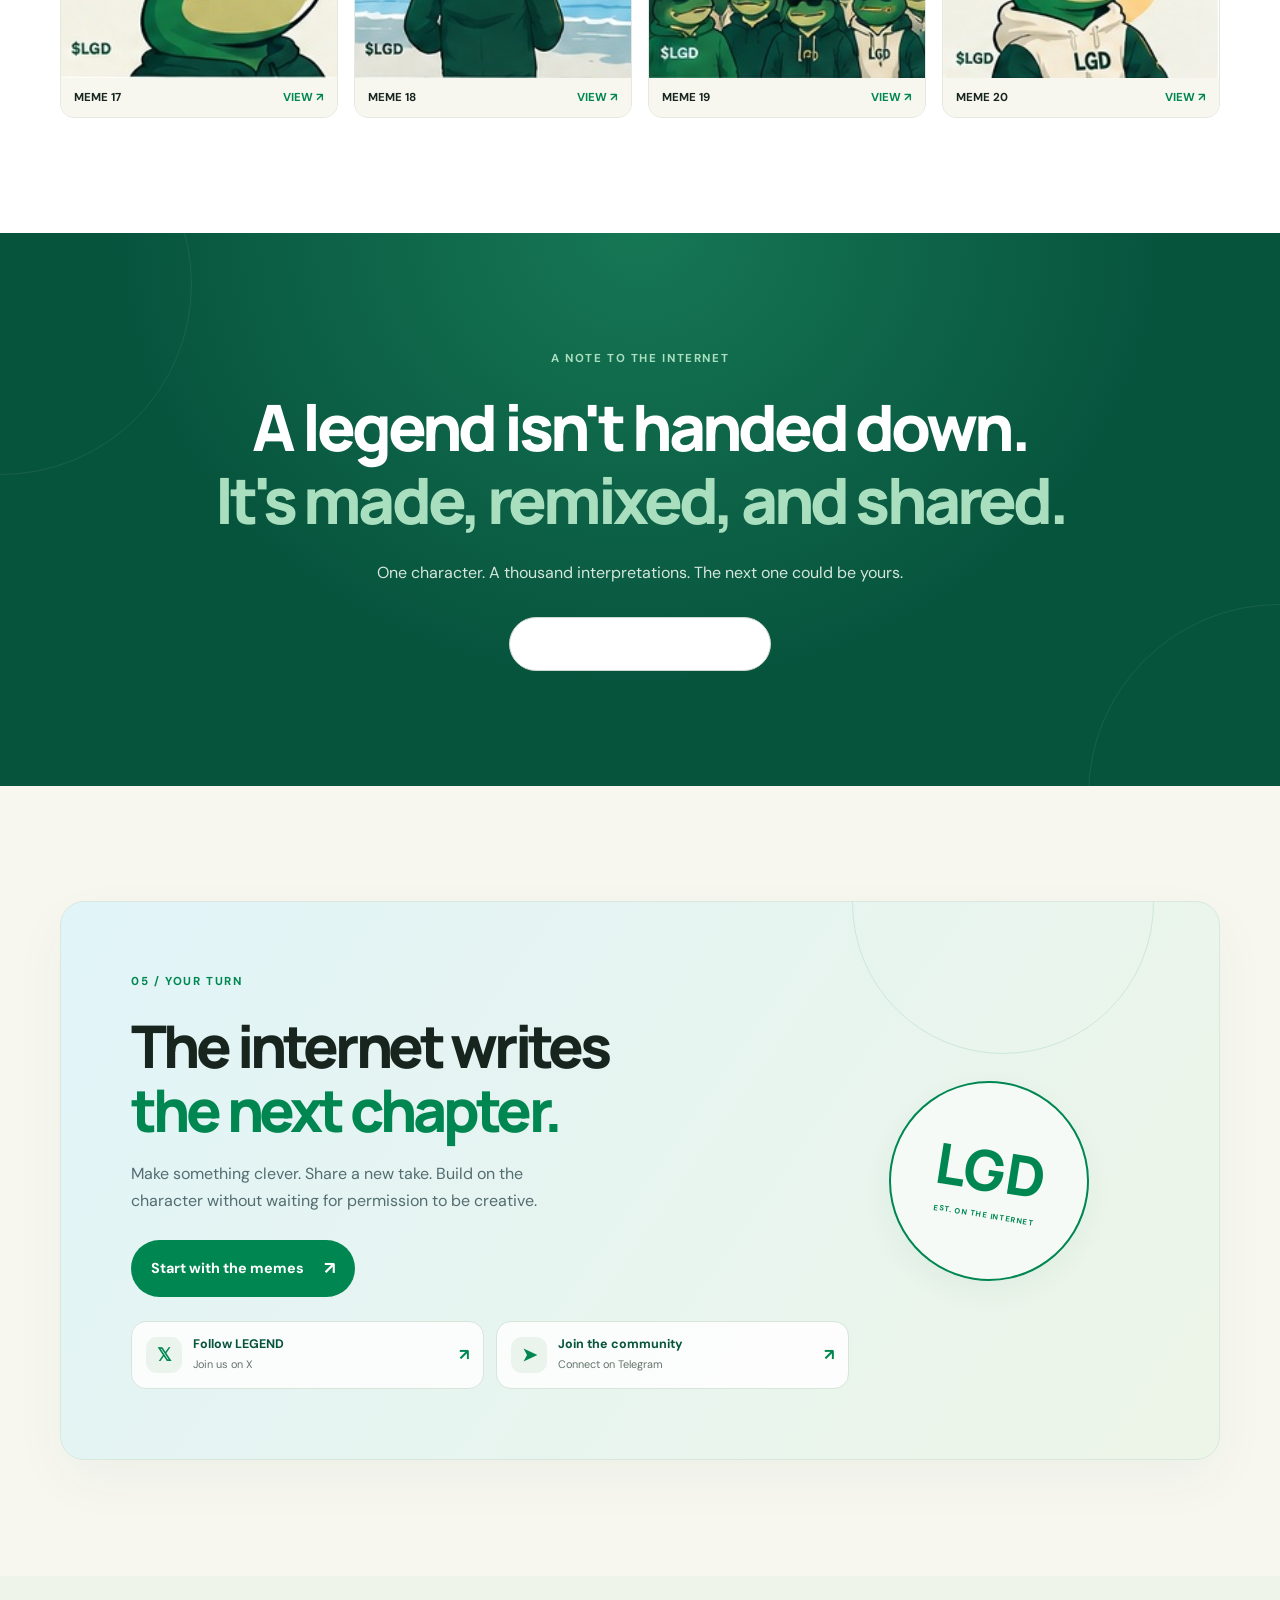
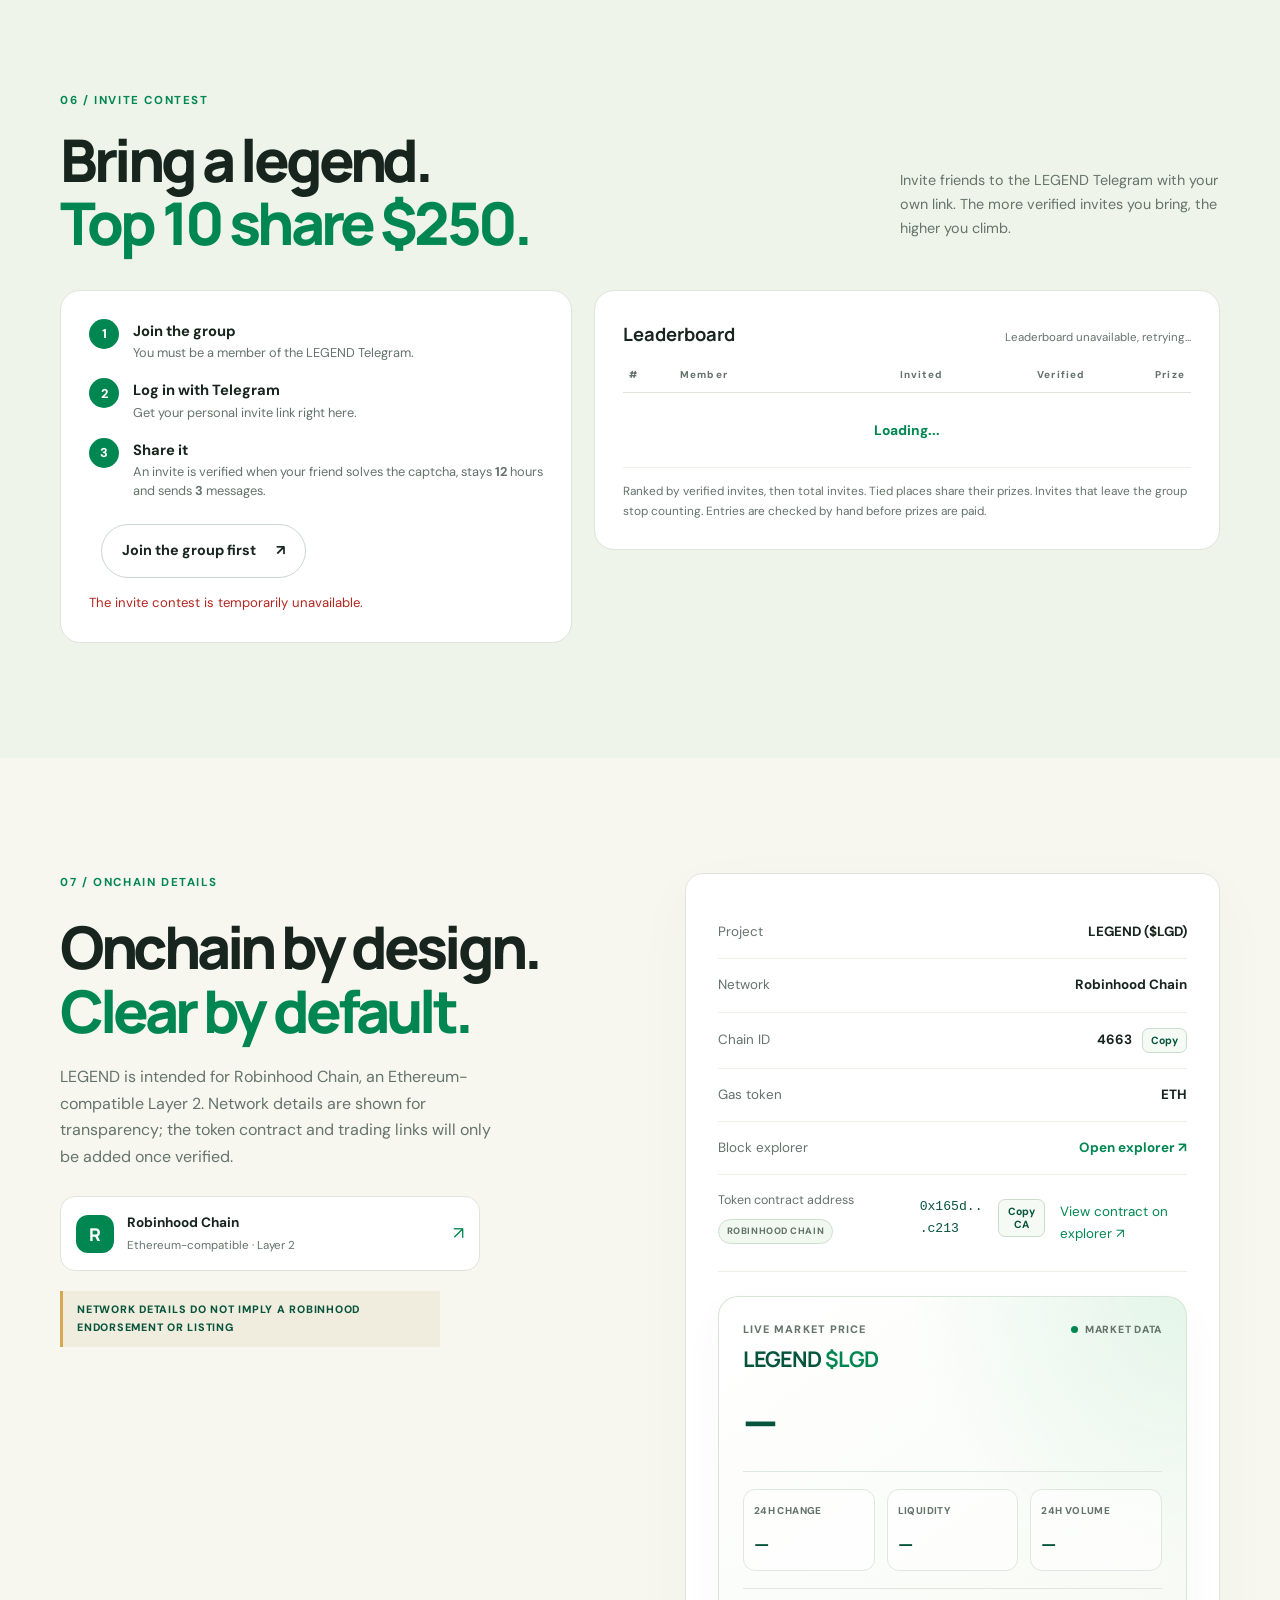
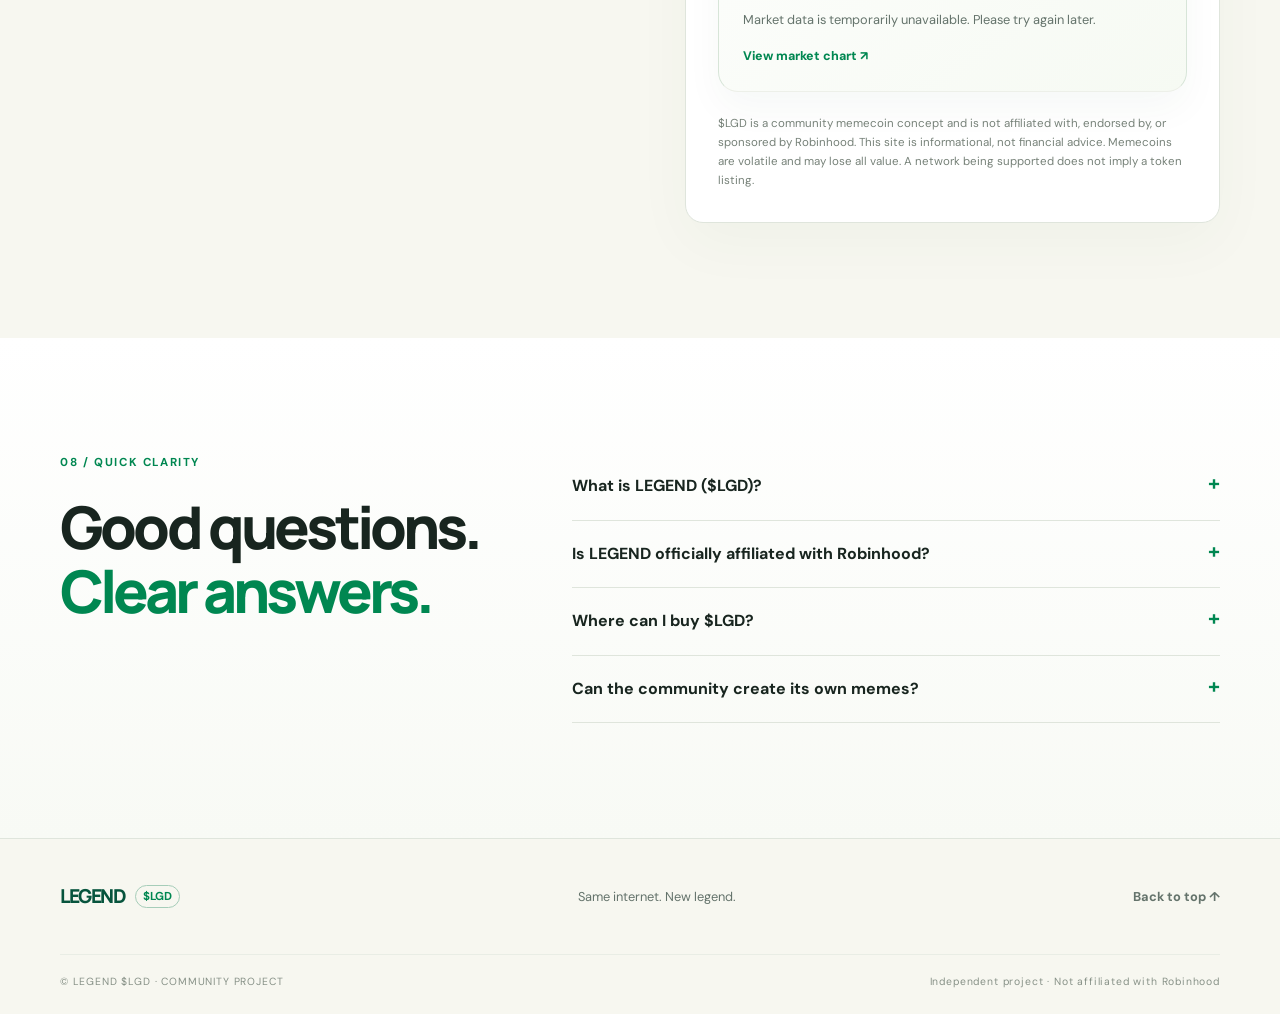
==== commit ce8275cc: "Add files via upload" ====
--- a/index.html
+++ b/index.html
@@ -1,7 +1,7 @@
 <!doctype html>
 <html lang="en"><head><meta charset="utf-8"><meta name="viewport" content="width=device-width,initial-scale=1"><meta name="theme-color" content="#f7f7f0"><meta property="og:title" content="LEGEND ($LGD) — The Internet Writes the Legend"><meta property="og:description" content="An original internet character, meme culture, and a community-written story on Robinhood Chain."><meta property="og:image" content="assets/brand/legend-header-refined.jpg"><meta name="description" content="LEGEND ($LGD): an internet-native memecoin concept built around character, creativity and community."><title>LEGEND ($LGD) — The Internet Writes the Legend</title><link rel="icon" href="assets/brand/legend-pfp-refined.jpg"><link rel="stylesheet" href="styles.css"><link rel="stylesheet" href="contest.css"></head>
 <body>
-<header class="nav wrap"><a class="wordmark" href="#home" aria-label="Legend home">LEGEND<span>$LGD</span></a><button class="menu" aria-label="Toggle navigation" aria-expanded="false">Menu</button><nav id="navlinks"><a href="#mission">Mission</a><a href="#story">The idea</a><a href="#memes">Meme files</a><a href="#community">Community</a><a href="#contest">Contest</a><a class="nav-cta" href="#token">Token details</a></nav></header>
+<header class="nav wrap"><a class="wordmark" href="#home" aria-label="Legend home">LEGEND<span>$LGD</span></a><button class="menu" aria-label="Toggle navigation" aria-expanded="false">Menu</button><nav id="navlinks"><a href="#mission">Mission</a><a href="#story">The idea</a><a href="#memes">Meme files</a><a href="#community">Community</a><a href="#contest" id="lgd-nav-contest">Contest</a><a class="nav-cta" href="#token">Token details</a></nav></header>
 <main id="home">
 <section class="hero wrap"><div class="hero-copy"><p class="eyebrow"><span class="dot"></span> INTERNET CULTURE · CHARACTER · COMMUNITY</p><h1>The internet writes<br><em>the legend.</em></h1><p class="lead">LEGEND ($LGD) is a crowned character with a sense of humour, a point of view, and a story the community can keep remixing.</p><div class="actions"><a class="button primary" href="#memes">Explore the meme files <span>↗</span></a><a class="button secondary" href="#mission">Read our mission</a></div><p class="small-note">A culture project, not a promise of returns.</p></div><div class="hero-art"><div class="sun"></div><div class="orbit orbit-one"></div><div class="orbit orbit-two"></div><div class="art-tag">ORIGINAL CHARACTER<br>COMMUNITY-DRIVEN CULTURE</div><div class="hero-index">LGD / 001</div><img class="hero-mascot" src="assets/brand/legend-pfp-refined.jpg" alt="Legend’s crowned green mascot wearing sunglasses"><div class="mascot-caption"><span class="caption-dot"></span><span><strong>THE LEGEND</strong><small>Born to be remixed</small></span></div><div class="ticker-pill">LEGEND <b>$LGD</b></div><div class="float-sticker sticker-top">STAY ICONIC</div><div class="float-sticker sticker-bottom">CULTURE FIRST</div></div></section>
 <section class="ticker-strip" aria-label="Brand principles"><div class="wrap strip-inner"><span>MEME CULTURE</span><b>✳</b><span>CREATIVE COMMUNITY</span><b>✳</b><span>BUILT FOR THE INTERNET</span><b>✳</b><span>LEGENDARY ENERGY</span><b>✳</b><span>ROBINHOOD CHAIN</span></div></section>
@@ -40,7 +40,25 @@
   </a>
 </div>  </div><div class="community-stamp">LGD<br><span>EST. ON THE INTERNET</span></div></div></section>
 <section id="contest" class="lgd-contest section"><div class="wrap">
-  <div class="section-head"><div><p class="eyebrow">06 / INVITE CONTEST</p><h2>Bring a legend.<br><em>Win from $250.</em></h2></div><p>Invite friends to the LEGEND Telegram with your own link. The more verified invites you bring, the higher you climb.</p></div>
+  <div class="section-head"><div><p class="eyebrow">06 / INVITE CONTEST</p><h2>Bring a legend.<br><em>Top <span id="lgd-prize-count">10</span> share $<span id="lgd-prize-pool">250</span>.</em></h2></div><p>Invite friends to the LEGEND Telegram with your own link. The more verified invites you bring, the higher you climb.</p></div>
+  <div class="lgd-timer" id="lgd-timer" hidden>
+    <div class="lgd-timer-main">
+      <span class="lgd-timer-label" id="lgd-timer-label">STARTS IN</span>
+      <div class="lgd-timer-clock" id="lgd-timer-clock" aria-live="off">
+        <div><strong id="lgd-t-d">00</strong><span>DAYS</span></div>
+        <div><strong id="lgd-t-h">00</strong><span>HRS</span></div>
+        <div><strong id="lgd-t-m">00</strong><span>MIN</span></div>
+        <div><strong id="lgd-t-s">00</strong><span>SEC</span></div>
+      </div>
+      <p class="lgd-timer-ended" id="lgd-timer-ended" hidden>Contest ended. Final results are being checked.</p>
+    </div>
+    <div class="lgd-timer-dates">
+      <div><span>STARTS</span><strong id="lgd-date-start">—</strong></div>
+      <div><span>ENDS</span><strong id="lgd-date-end">—</strong></div>
+      <div><span>DURATION</span><strong id="lgd-date-length">—</strong></div>
+    </div>
+  </div>
+  <div class="lgd-prizes" id="lgd-prizes"></div>
   <div class="lgd-contest-grid">
     <div class="lgd-ref-panel">
       <ol class="lgd-steps">
@@ -62,14 +80,15 @@
           <div><span>VERIFIED</span><strong id="lgd-me-verified">0</strong></div>
           <div><span>PENDING</span><strong id="lgd-me-pending">0</strong></div>
         </div>
+        <p class="lgd-me-prize" id="lgd-me-prize" hidden></p>
         <button type="button" class="lgd-logout" id="lgd-logout">Log out</button>
       </div>
       <p id="lgd-ref-status" class="lgd-ref-status" aria-live="polite"></p>
     </div>
     <div class="lgd-board">
       <div class="lgd-board-head"><h3>Leaderboard</h3><span id="lgd-board-updated">Loading...</span></div>
-      <table><thead><tr><th>#</th><th>Member</th><th>Invited</th><th>Verified</th></tr></thead><tbody id="lgd-board-rows"><tr><td colspan="4" class="lgd-empty">Loading...</td></tr></tbody></table>
-      <p class="lgd-board-note">Ranked by verified invites. Invites that leave the group stop counting. Entries are checked by hand before prizes are paid.</p>
+      <table><thead><tr><th>#</th><th>Member</th><th>Invited</th><th>Verified</th><th>Prize</th></tr></thead><tbody id="lgd-board-rows"><tr><td colspan="5" class="lgd-empty">Loading...</td></tr></tbody></table>
+      <p class="lgd-board-note">Ranked by verified invites, then total invites. Tied places share their prizes. Invites that leave the group stop counting. Entries are checked by hand before prizes are paid.</p>
     </div>
   </div>
 </div></section>
--- a/contest.css
+++ b/contest.css
@@ -251,6 +251,182 @@
 @media (max-width: 600px) {
   .lgd-me-stats {
     grid-template-columns: repeat(2, 1fr);
+  }
+}
+
+/* ---------- Timer and prizes ---------- */
+
+.lgd-contest [hidden] {
+  display: none !important;
+}
+
+.lgd-timer {
+  display: grid;
+  grid-template-columns: 1fr auto;
+  gap: 22px;
+  align-items: center;
+  margin-bottom: 16px;
+  padding: clamp(18px, 3vw, 26px);
+  border-radius: 20px;
+  background: var(--deep);
+  color: #fff;
+}
+
+.lgd-timer-label {
+  display: block;
+  margin-bottom: 10px;
+  color: #9bd7b7;
+  font-size: 0.68rem;
+  font-weight: 800;
+  letter-spacing: 0.14em;
+}
+
+.lgd-timer-clock {
+  display: flex;
+  gap: 10px;
+}
+
+.lgd-timer-clock > div {
+  min-width: 68px;
+  padding: 10px 8px;
+  border-radius: 14px;
+  background: #ffffff14;
+  text-align: center;
+}
+
+.lgd-timer-clock strong {
+  display: block;
+  font-family: Manrope, sans-serif;
+  font-size: clamp(1.6rem, 4vw, 2.3rem);
+  font-weight: 800;
+  line-height: 1.1;
+  font-variant-numeric: tabular-nums;
+}
+
+.lgd-timer-clock span {
+  color: #b9dccb;
+  font-size: 0.58rem;
+  font-weight: 800;
+  letter-spacing: 0.12em;
+}
+
+.lgd-timer-ended {
+  margin: 0;
+  font-family: Manrope, sans-serif;
+  font-size: clamp(1.2rem, 3vw, 1.6rem);
+  font-weight: 800;
+}
+
+.lgd-timer[data-phase="ended"] {
+  background: #3d4a43;
+}
+
+.lgd-timer-dates {
+  display: grid;
+  gap: 8px;
+  font-size: 0.8rem;
+}
+
+.lgd-timer-dates > div {
+  display: flex;
+  justify-content: space-between;
+  gap: 18px;
+}
+
+.lgd-timer-dates span {
+  color: #b9dccb;
+  font-size: 0.62rem;
+  font-weight: 800;
+  letter-spacing: 0.12em;
+}
+
+.lgd-prizes {
+  display: grid;
+  grid-template-columns: repeat(10, 1fr);
+  gap: 8px;
+  margin-bottom: 22px;
+}
+
+.lgd-prizes:empty {
+  display: none;
+}
+
+.lgd-prize-chip {
+  padding: 10px 6px;
+  border: 1px solid var(--line);
+  border-radius: 14px;
+  background: #fff;
+  text-align: center;
+}
+
+.lgd-prize-chip span {
+  display: block;
+  color: var(--muted);
+  font-size: 0.62rem;
+  font-weight: 800;
+  letter-spacing: 0.08em;
+  text-transform: uppercase;
+}
+
+.lgd-prize-chip strong {
+  font-family: Manrope, sans-serif;
+  font-size: 1.05rem;
+  color: var(--deep);
+}
+
+.lgd-prize-top {
+  border-color: var(--gold);
+  background: #fbf5e6;
+}
+
+.lgd-prize-cell {
+  color: var(--green);
+}
+
+.lgd-me-prize {
+  margin: 12px 0 0;
+  padding: 10px 12px;
+  border-radius: 12px;
+  background: #fbf5e6;
+  border: 1px solid var(--gold);
+  font-size: 0.84rem;
+  font-weight: 700;
+  color: var(--deep);
+}
+
+.lgd-phase-note {
+  margin: 0 0 14px;
+  padding: 10px 12px;
+  border-radius: 12px;
+  background: #f3f7f0;
+  font-size: 0.82rem;
+  color: var(--deep);
+}
+
+@media (max-width: 850px) {
+  .lgd-timer {
+    grid-template-columns: 1fr;
+  }
+
+  .lgd-prizes {
+    grid-template-columns: repeat(5, 1fr);
+  }
+}
+
+@media (max-width: 600px) {
+  .lgd-timer-clock > div {
+    flex: 1;
+    min-width: 0;
+  }
+
+  .lgd-board table {
+    font-size: 0.8rem;
+  }
+
+  .lgd-board th,
+  .lgd-board td {
+    padding-left: 4px;
+    padding-right: 4px;
   }
 }
 
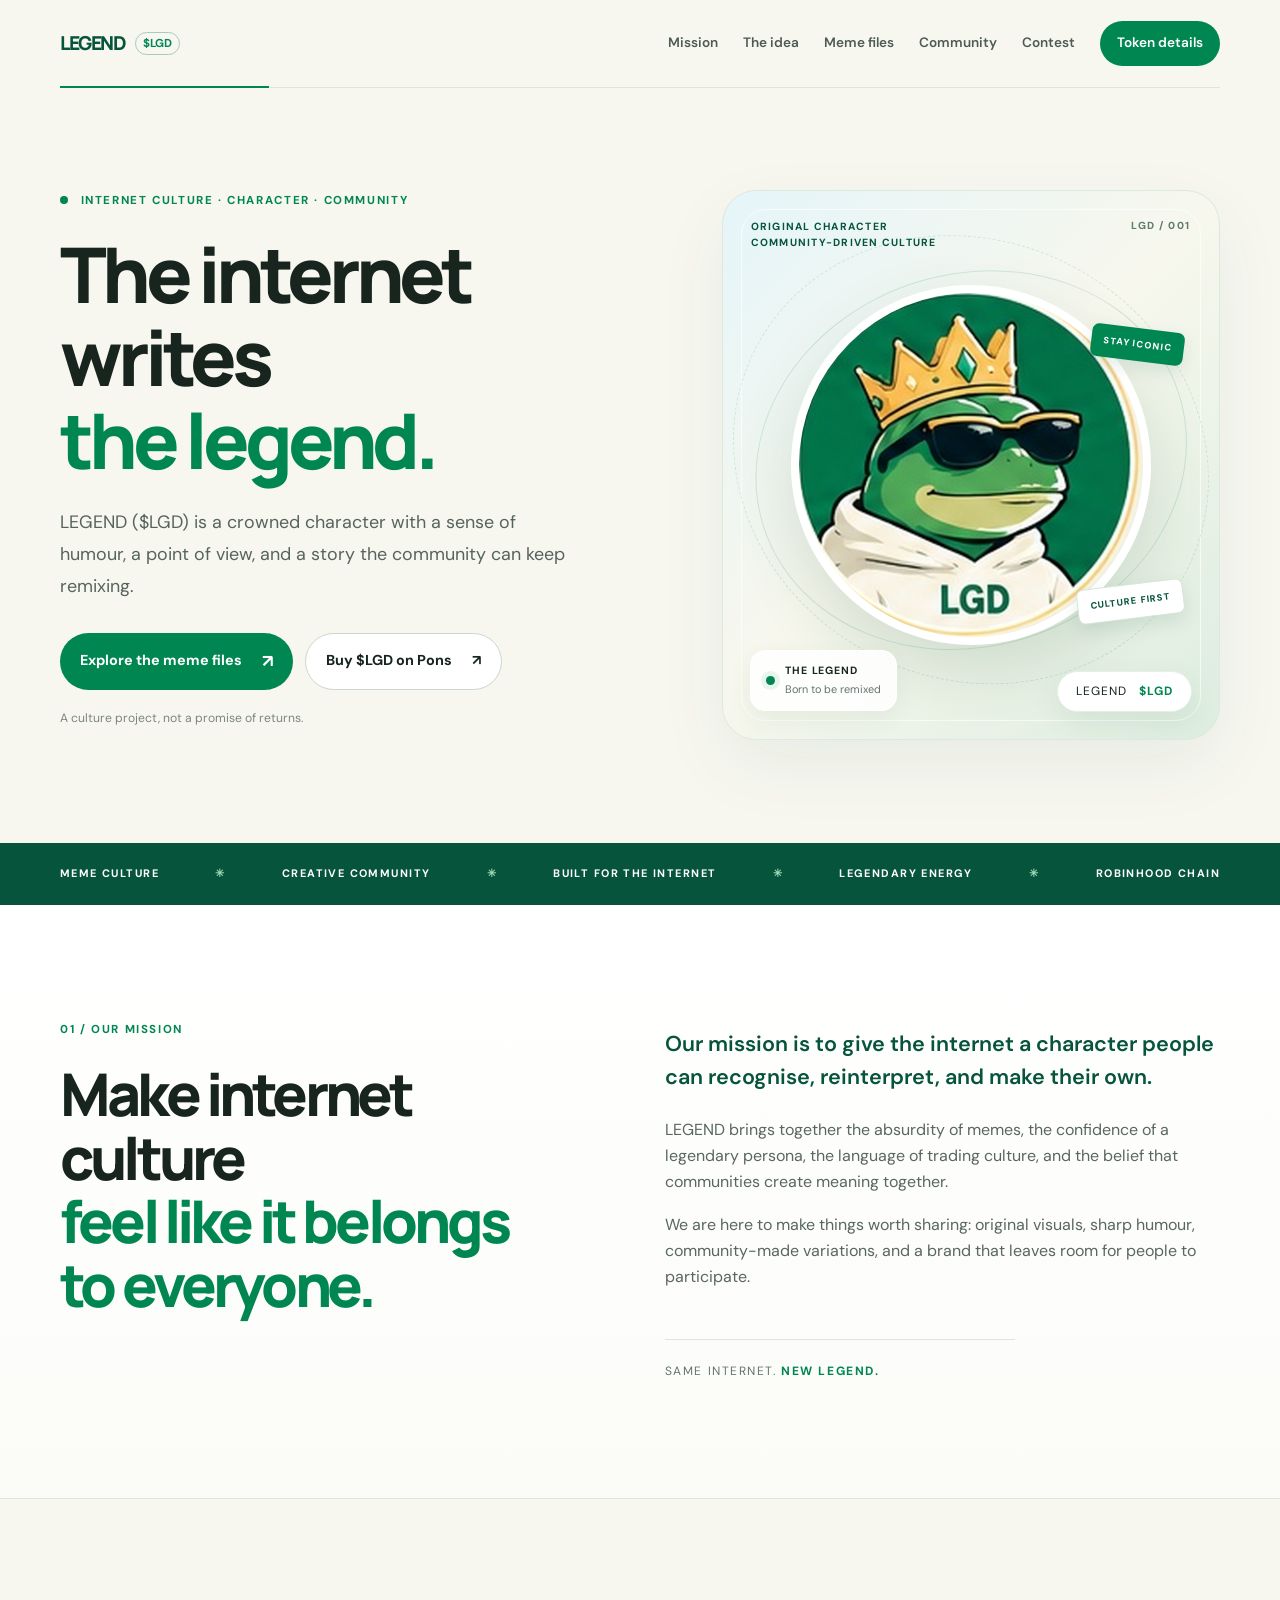
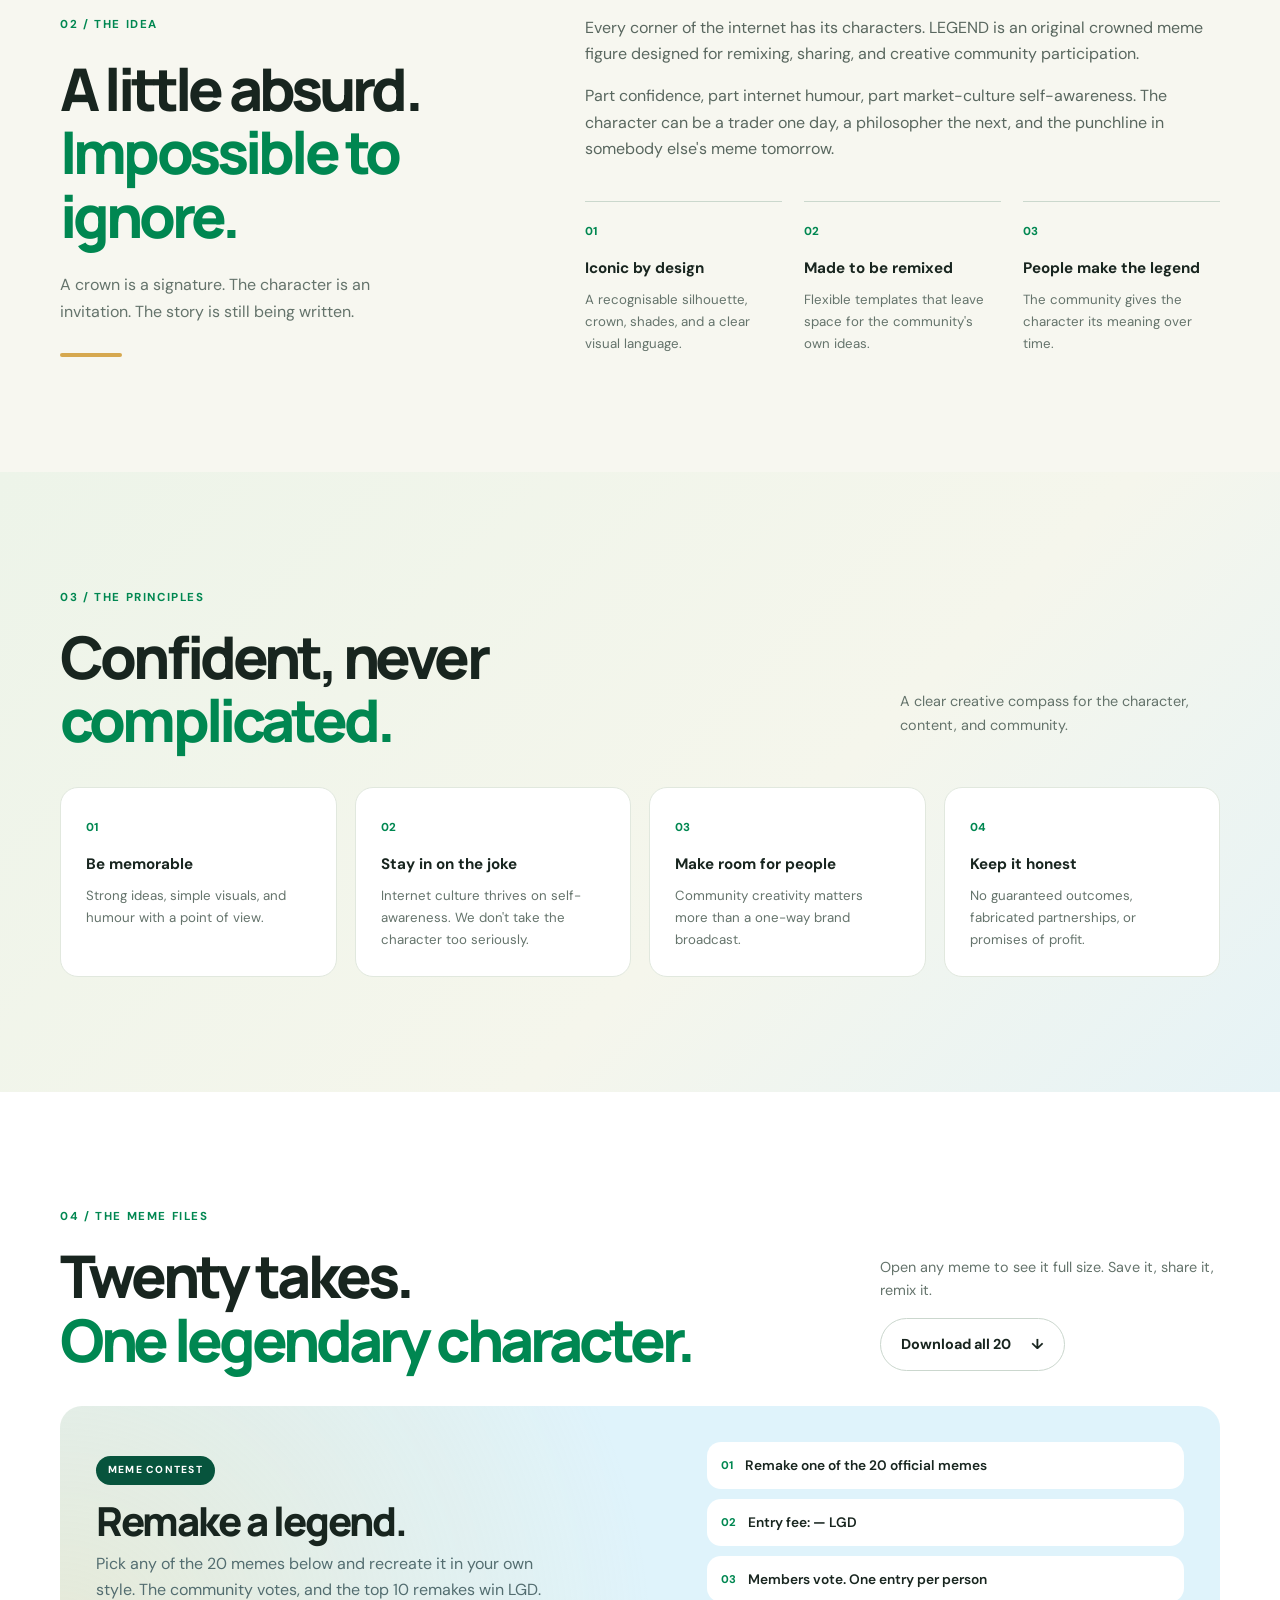
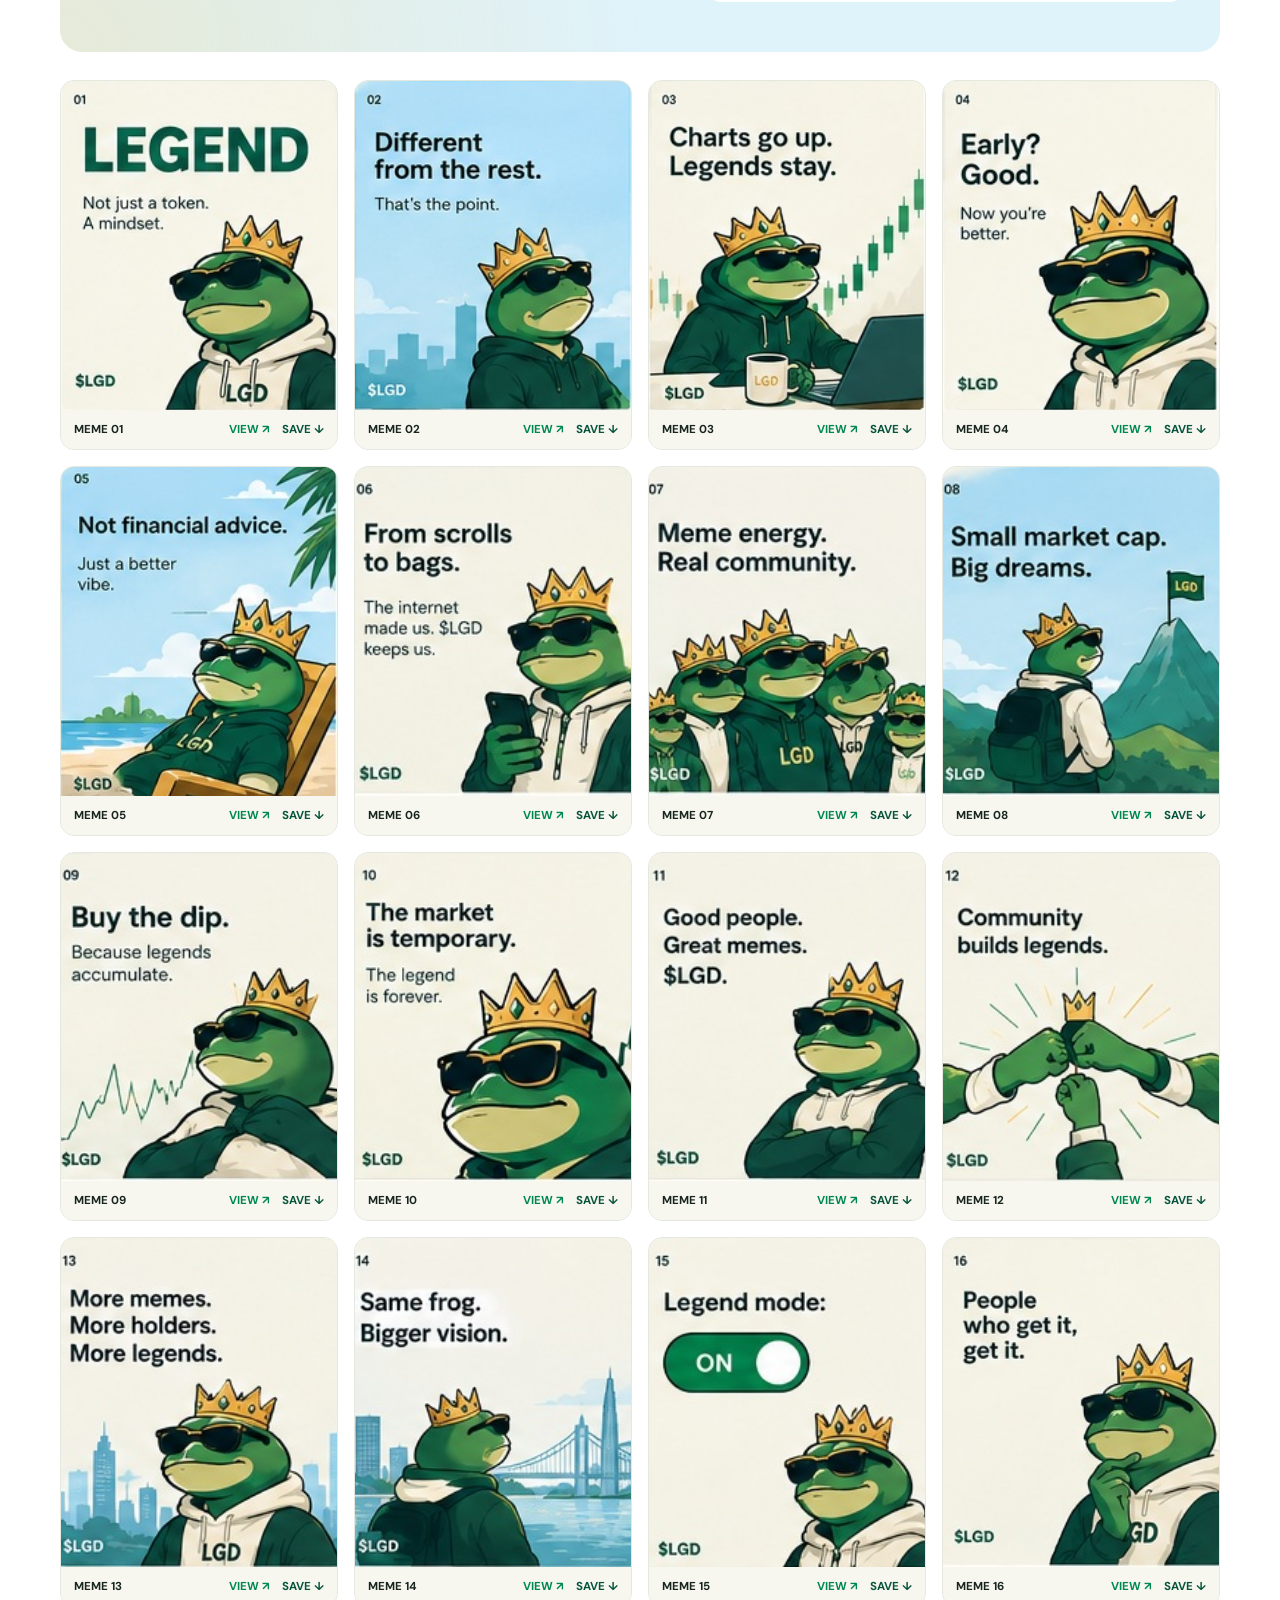
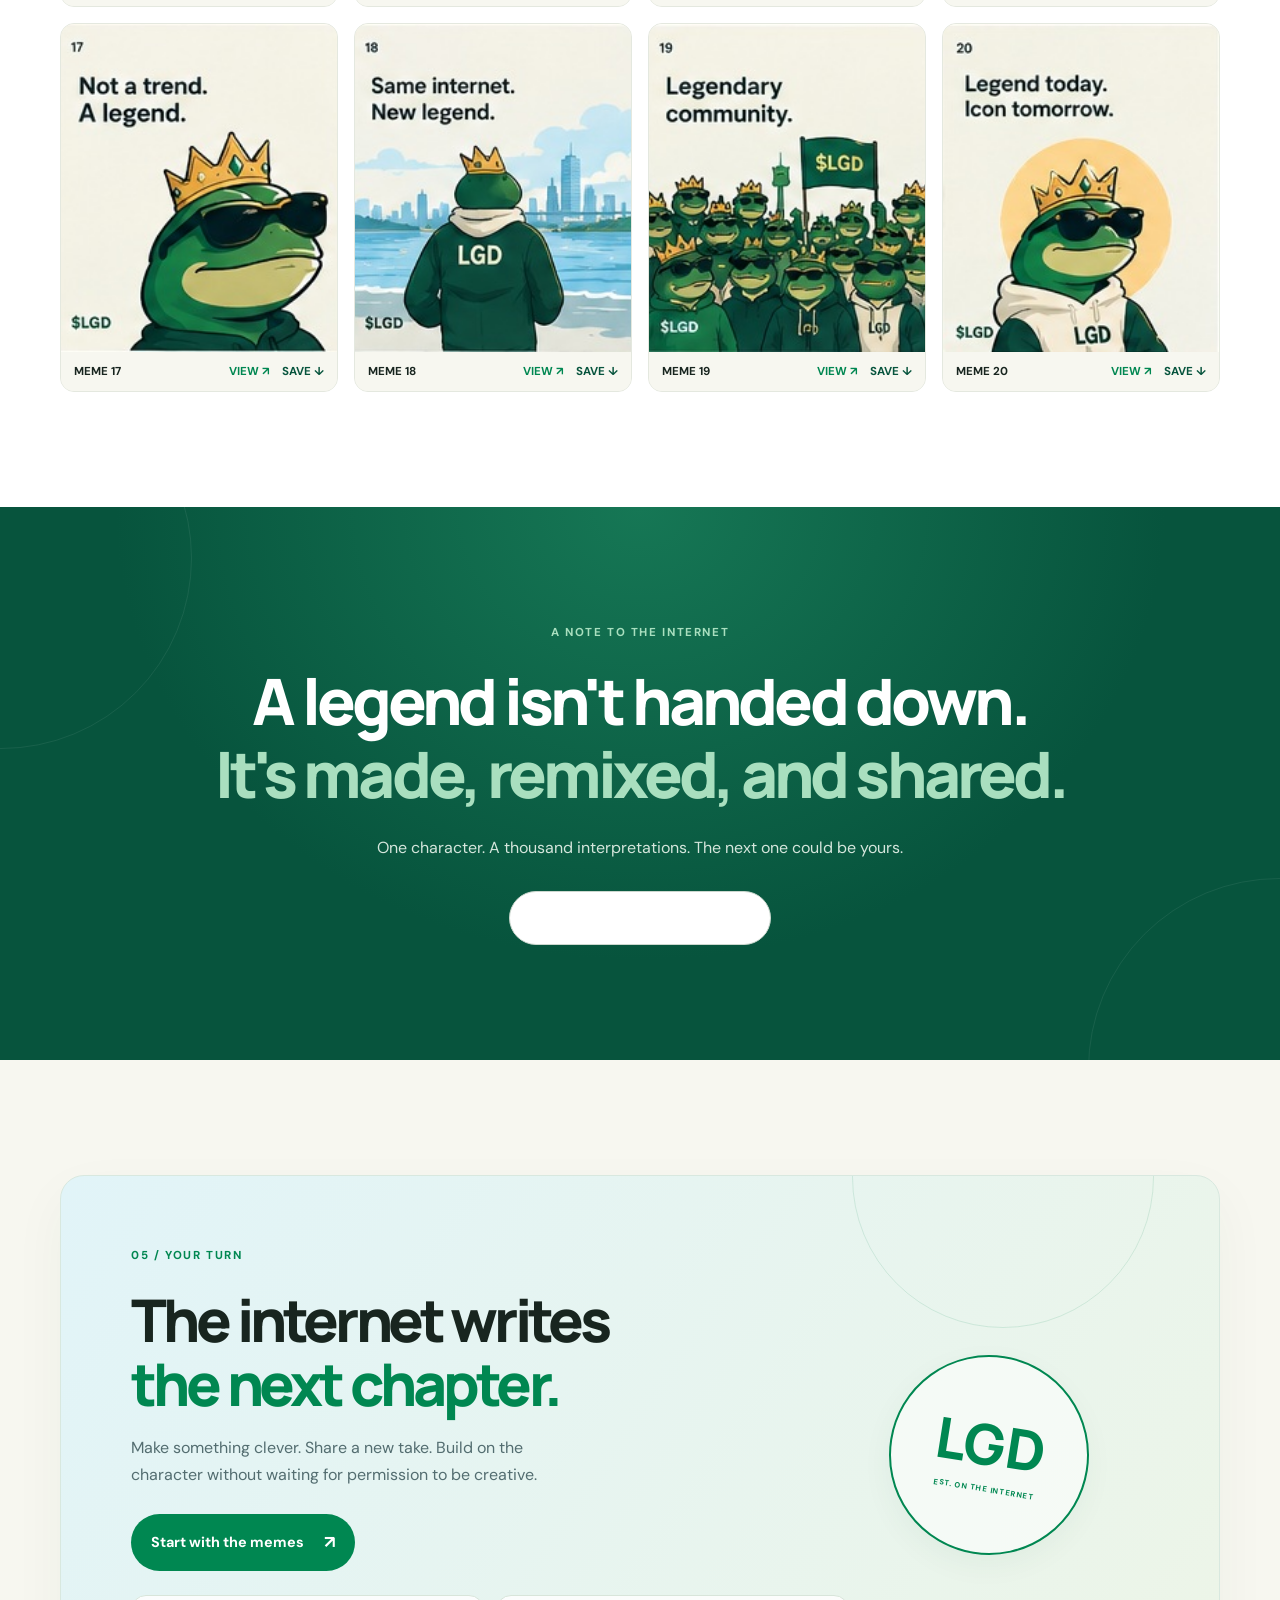
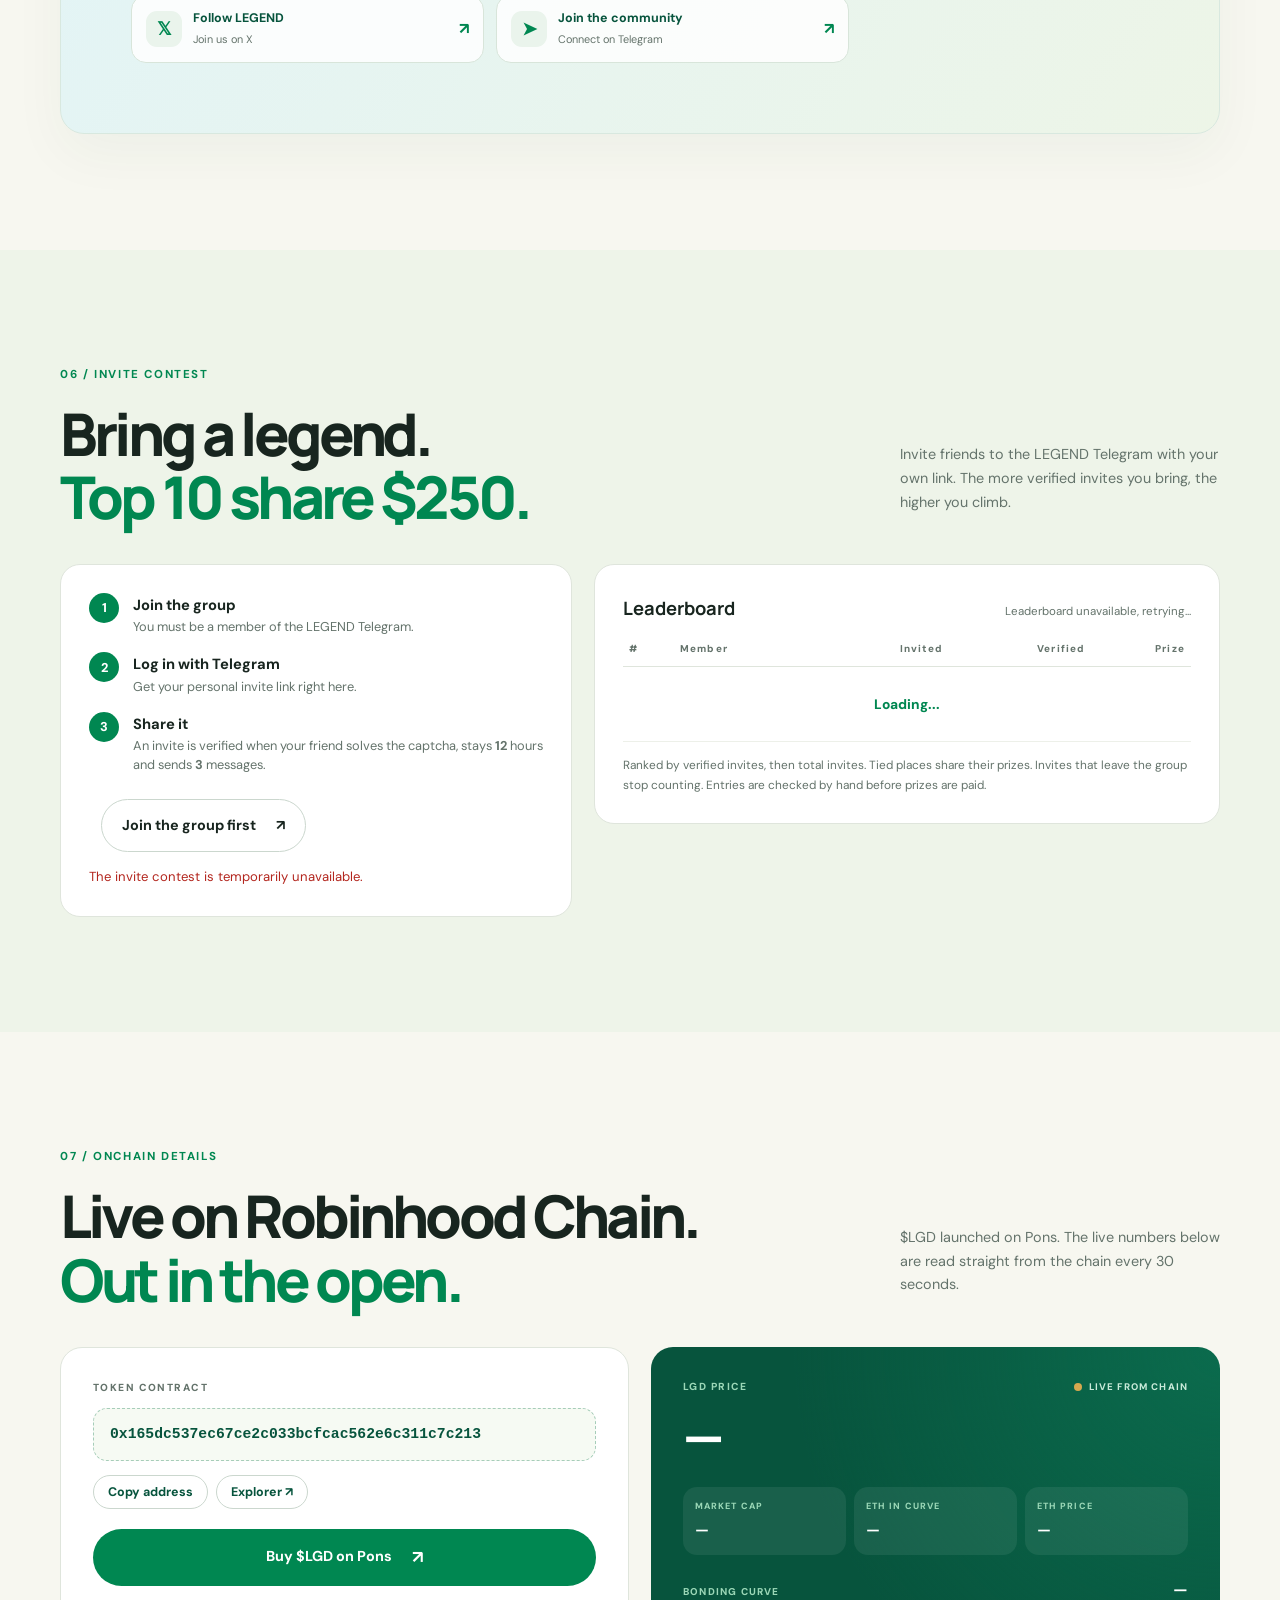
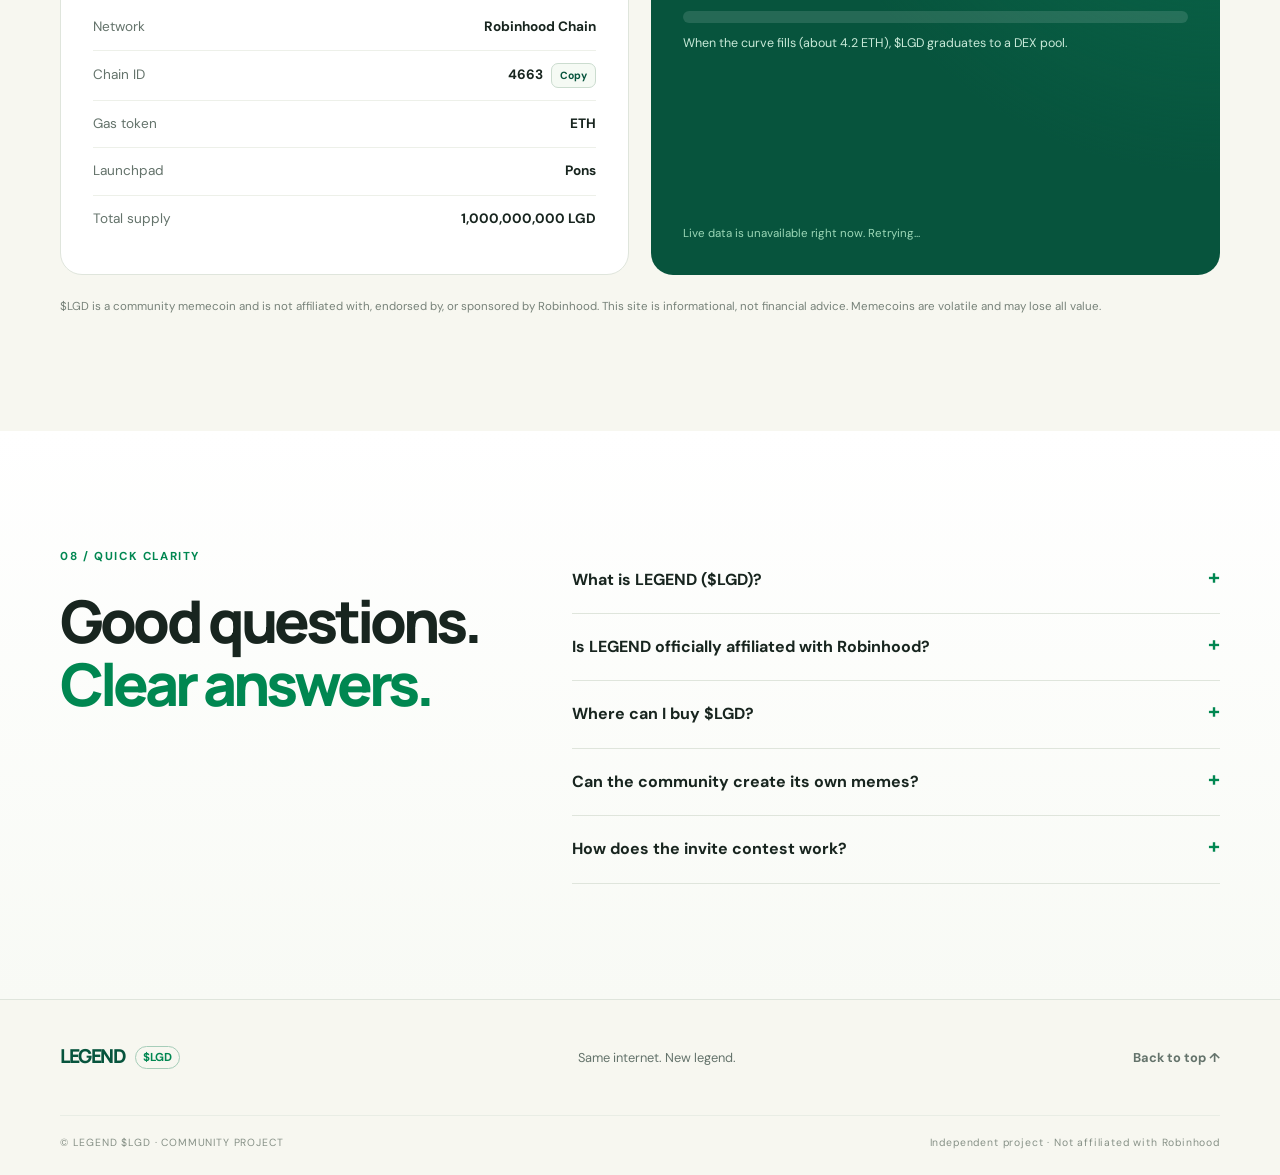
==== commit 385a7e21: "Redesign onchain + meme files, add meme contest - Onchain section reads price, market cap and curve " ====
--- a/index.html
+++ b/index.html
@@ -1,14 +1,62 @@
 <!doctype html>
-<html lang="en"><head><meta charset="utf-8"><meta name="viewport" content="width=device-width,initial-scale=1"><meta name="theme-color" content="#f7f7f0"><meta property="og:title" content="LEGEND ($LGD) — The Internet Writes the Legend"><meta property="og:description" content="An original internet character, meme culture, and a community-written story on Robinhood Chain."><meta property="og:image" content="assets/brand/legend-header-refined.jpg"><meta name="description" content="LEGEND ($LGD): an internet-native memecoin concept built around character, creativity and community."><title>LEGEND ($LGD) — The Internet Writes the Legend</title><link rel="icon" href="assets/brand/legend-pfp-refined.jpg"><link rel="stylesheet" href="styles.css"><link rel="stylesheet" href="contest.css"></head>
+<html lang="en"><head><meta charset="utf-8"><meta name="viewport" content="width=device-width,initial-scale=1"><meta name="theme-color" content="#f7f7f0"><meta property="og:title" content="LEGEND ($LGD) — The Internet Writes the Legend"><meta property="og:description" content="An original internet character, meme culture, and a community-written story on Robinhood Chain."><meta property="og:image" content="https://getthelegend.vercel.app/assets/brand/legend-header-refined.jpg"><meta property="og:url" content="https://getthelegend.vercel.app/"><meta property="og:type" content="website"><meta name="twitter:card" content="summary_large_image"><meta name="twitter:site" content="@the_legend_mm"><meta name="twitter:image" content="https://getthelegend.vercel.app/assets/brand/legend-header-refined.jpg"><meta name="description" content="LEGEND ($LGD): an internet-native memecoin concept built around character, creativity and community."><title>LEGEND ($LGD) — The Internet Writes the Legend</title><link rel="icon" href="assets/brand/legend-pfp-refined.jpg"><link rel="stylesheet" href="styles.css"><link rel="stylesheet" href="contest.css"><link rel="stylesheet" href="sections.css"></head>
 <body>
 <header class="nav wrap"><a class="wordmark" href="#home" aria-label="Legend home">LEGEND<span>$LGD</span></a><button class="menu" aria-label="Toggle navigation" aria-expanded="false">Menu</button><nav id="navlinks"><a href="#mission">Mission</a><a href="#story">The idea</a><a href="#memes">Meme files</a><a href="#community">Community</a><a href="#contest" id="lgd-nav-contest">Contest</a><a class="nav-cta" href="#token">Token details</a></nav></header>
 <main id="home">
-<section class="hero wrap"><div class="hero-copy"><p class="eyebrow"><span class="dot"></span> INTERNET CULTURE · CHARACTER · COMMUNITY</p><h1>The internet writes<br><em>the legend.</em></h1><p class="lead">LEGEND ($LGD) is a crowned character with a sense of humour, a point of view, and a story the community can keep remixing.</p><div class="actions"><a class="button primary" href="#memes">Explore the meme files <span>↗</span></a><a class="button secondary" href="#mission">Read our mission</a></div><p class="small-note">A culture project, not a promise of returns.</p></div><div class="hero-art"><div class="sun"></div><div class="orbit orbit-one"></div><div class="orbit orbit-two"></div><div class="art-tag">ORIGINAL CHARACTER<br>COMMUNITY-DRIVEN CULTURE</div><div class="hero-index">LGD / 001</div><img class="hero-mascot" src="assets/brand/legend-pfp-refined.jpg" alt="Legend’s crowned green mascot wearing sunglasses"><div class="mascot-caption"><span class="caption-dot"></span><span><strong>THE LEGEND</strong><small>Born to be remixed</small></span></div><div class="ticker-pill">LEGEND <b>$LGD</b></div><div class="float-sticker sticker-top">STAY ICONIC</div><div class="float-sticker sticker-bottom">CULTURE FIRST</div></div></section>
+<section class="hero wrap"><div class="hero-copy"><p class="eyebrow"><span class="dot"></span> INTERNET CULTURE · CHARACTER · COMMUNITY</p><h1>The internet writes<br><em>the legend.</em></h1><p class="lead">LEGEND ($LGD) is a crowned character with a sense of humour, a point of view, and a story the community can keep remixing.</p><div class="actions"><a class="button primary" href="#memes">Explore the meme files <span>↗</span></a><a class="button secondary" href="https://ponsfamily.com/launchpad/0x165dc537ec67ce2c033bcfcac562e6c311c7c213" target="_blank" rel="noopener noreferrer">Buy $LGD on Pons <span>↗</span></a></div><p class="small-note">A culture project, not a promise of returns.</p></div><div class="hero-art"><div class="sun"></div><div class="orbit orbit-one"></div><div class="orbit orbit-two"></div><div class="art-tag">ORIGINAL CHARACTER<br>COMMUNITY-DRIVEN CULTURE</div><div class="hero-index">LGD / 001</div><img class="hero-mascot" src="assets/brand/legend-pfp-refined.jpg" alt="Legend’s crowned green mascot wearing sunglasses"><div class="mascot-caption"><span class="caption-dot"></span><span><strong>THE LEGEND</strong><small>Born to be remixed</small></span></div><div class="ticker-pill">LEGEND <b>$LGD</b></div><div class="float-sticker sticker-top">STAY ICONIC</div><div class="float-sticker sticker-bottom">CULTURE FIRST</div></div></section>
 <section class="ticker-strip" aria-label="Brand principles"><div class="wrap strip-inner"><span>MEME CULTURE</span><b>✳</b><span>CREATIVE COMMUNITY</span><b>✳</b><span>BUILT FOR THE INTERNET</span><b>✳</b><span>LEGENDARY ENERGY</span><b>✳</b><span>ROBINHOOD CHAIN</span></div></section>
 <section id="mission" class="mission section"><div class="wrap mission-grid"><div><p class="eyebrow">01 / OUR MISSION</p><h2>Make internet culture<br><em>feel like it belongs to everyone.</em></h2></div><div class="mission-copy"><p class="mission-lead">Our mission is to give the internet a character people can recognise, reinterpret, and make their own.</p><p>LEGEND brings together the absurdity of memes, the confidence of a legendary persona, the language of trading culture, and the belief that communities create meaning together.</p><p>We are here to make things worth sharing: original visuals, sharp humour, community-made variations, and a brand that leaves room for people to participate.</p><div class="mission-signature">SAME INTERNET. <strong>NEW LEGEND.</strong></div></div></div></section>
 <section id="story" class="story wrap section"><div><p class="eyebrow">02 / THE IDEA</p><h2>A little absurd.<br><em>Impossible to ignore.</em></h2><p class="section-intro">A crown is a signature. The character is an invitation. The story is still being written.</p></div><div class="story-text"><p>Every corner of the internet has its characters. LEGEND is an original crowned meme figure designed for remixing, sharing, and creative community participation.</p><p>Part confidence, part internet humour, part market-culture self-awareness. The character can be a trader one day, a philosopher the next, and the punchline in somebody else's meme tomorrow.</p><div class="values"><article><span>01</span><h3>Iconic by design</h3><p>A recognisable silhouette, crown, shades, and a clear visual language.</p></article><article><span>02</span><h3>Made to be remixed</h3><p>Flexible templates that leave space for the community's own ideas.</p></article><article><span>03</span><h3>People make the legend</h3><p>The community gives the character its meaning over time.</p></article></div></div></section>
 <section class="principles section"><div class="wrap"><div class="section-head"><div><p class="eyebrow">03 / THE PRINCIPLES</p><h2>Confident, never<br><em>complicated.</em></h2></div><p>A clear creative compass for the character, content, and community.</p></div><div class="principle-grid"><article><span>01</span><h3>Be memorable</h3><p>Strong ideas, simple visuals, and humour with a point of view.</p></article><article><span>02</span><h3>Stay in on the joke</h3><p>Internet culture thrives on self-awareness. We don't take the character too seriously.</p></article><article><span>03</span><h3>Make room for people</h3><p>Community creativity matters more than a one-way brand broadcast.</p></article><article><span>04</span><h3>Keep it honest</h3><p>No guaranteed outcomes, fabricated partnerships, or promises of profit.</p></article></div></div></section>
-<section id="memes" class="memes-section section"><div class="wrap"><div class="section-head"><div><p class="eyebrow">04 / THE MEME FILES</p><h2>Twenty takes.<br><em>One legendary character.</em></h2></div><p>The first visual concepts are ready to explore. Open any tile to view its image in full size.</p></div><div id="meme-grid" class="meme-grid"></div></div></section>
+<section id="memes" class="memes-section section"><div class="wrap">
+  <div class="section-head"><div><p class="eyebrow">04 / THE MEME FILES</p><h2>Twenty takes.<br><em>One legendary character.</em></h2></div><div class="lgd-memes-side"><p>Open any meme to see it full size. Save it, share it, remix it.</p><a class="button secondary" href="assets/memes/legend-memes.zip" download>Download all 20 <span>↓</span></a></div></div>
+  <div class="lgd-meme-contest" id="lgd-meme-callout">
+    <div class="lgd-meme-contest-copy">
+      <span class="lgd-pill">MEME CONTEST</span>
+      <h3>Remake a legend.</h3>
+      <p>Pick any of the 20 memes below and recreate it in your own style. The community votes, and the top 10 remakes win LGD.</p>
+      <div class="lgd-meme-timer" id="lgd-meme-timer" hidden><span id="lgd-meme-timer-label">STARTS IN</span><strong id="lgd-meme-timer-clock">—</strong></div>
+      <a class="button primary lgd-meme-enter" id="lgd-meme-enter-btn" href="#lgd-meme-entry" hidden>Enter the contest <span>↓</span></a>
+    </div>
+    <div class="lgd-meme-side">
+      <ul class="lgd-meme-rules">
+        <li><span>01</span><div>Remake one of the 20 official memes</div></li>
+        <li><span>02</span><div>Entry fee: <b id="lgd-meme-fee">—</b> LGD</div></li>
+        <li><span>03</span><div>Members vote. One entry per person</div></li>
+      </ul>
+      <div class="lgd-meme-prizes" id="lgd-meme-prizes"></div>
+    </div>
+  </div>
+  <div id="meme-grid" class="meme-grid"></div>
+  <div class="lgd-meme-entry" id="lgd-meme-entry" hidden>
+    <div class="lgd-meme-entry-head"><span class="lgd-pill">ENTER</span><h3>Submit your remake</h3></div>
+    <div class="lgd-meme-step" id="lgd-meme-login"><p>Log in with Telegram to enter or vote. You must be in the LEGEND group.</p><div id="lgd-meme-widget"></div></div>
+    <form class="lgd-meme-form" id="lgd-meme-form" hidden>
+      <label class="lgd-field"><span>1. Which meme did you remake?</span>
+        <select id="lgd-meme-no" required><option value="">Choose a meme</option></select></label>
+      <label class="lgd-field"><span>2. Your image (JPG, PNG or WEBP)</span>
+        <input type="file" id="lgd-meme-file" accept="image/jpeg,image/png,image/webp" required></label>
+      <div class="lgd-meme-preview" id="lgd-meme-preview" hidden><figure><img id="lgd-meme-preview-mine" alt="Your remake"><figcaption>Your remake</figcaption></figure><figure><img id="lgd-meme-preview-orig" alt="Original meme"><figcaption>Original</figcaption></figure></div>
+      <div class="lgd-field"><span>3. Pay the entry fee</span>
+        <div class="lgd-pay" id="lgd-pay">
+          <p class="lgd-pay-amount">Send <strong id="lgd-pay-amount">—</strong> LGD</p>
+          <button type="button" class="button primary" id="lgd-pay-wallet">Pay with wallet</button>
+          <details class="lgd-pay-manual"><summary>Pay another way</summary>
+            <p>Send exactly <b id="lgd-pay-amount2">—</b> LGD on Robinhood Chain to:</p>
+            <div class="lgd-ref-link"><code id="lgd-pay-wallet-addr">—</code><button type="button" class="copy-button" id="lgd-pay-copy">Copy</button></div>
+            <label class="lgd-field"><span>Then paste the transaction hash or explorer link</span><input type="text" id="lgd-pay-tx" placeholder="0x... or https://robinhoodchain.blockscout.com/tx/..."></label>
+            <button type="submit" class="button secondary">Submit entry</button>
+          </details>
+        </div>
+      </div>
+    </form>
+    <p class="lgd-ref-status" id="lgd-meme-status" aria-live="polite"></p>
+  </div>
+  <div class="lgd-meme-gallery" id="lgd-meme-gallery" hidden>
+    <div class="lgd-board-head"><h3>Entries</h3><span id="lgd-meme-gallery-note">Vote for your favourites</span></div>
+    <div class="lgd-entry-grid" id="lgd-entry-grid"></div>
+  </div>
+</div></section>
 <section class="manifesto section"><div class="wrap manifesto-inner"><p class="eyebrow">A NOTE TO THE INTERNET</p><p class="manifesto-line">A legend isn't handed down.<br><em>It's made, remixed, and shared.</em></p><p>One character. A thousand interpretations. The next one could be yours.</p><a class="button secondary" href="#community">Find your place in the story <span>↗</span></a></div></section>
 <section id="community" class="community wrap section"><div class="community-card"><div><p class="eyebrow">05 / YOUR TURN</p><h2>The internet writes<br><em>the next chapter.</em></h2><p>Make something clever. Share a new take. Build on the character without waiting for permission to be creative.</p><a class="button primary" href="#memes">Start with the memes <span>↗</span></a> <div class="lgd-socials">
   <a
@@ -92,71 +140,45 @@
     </div>
   </div>
 </div></section>
-<section id="token" class="token wrap section"><div><p class="eyebrow">07 / ONCHAIN DETAILS</p><h2>Onchain by design.<br><em>Clear by default.</em></h2><p class="token-intro">LEGEND is intended for Robinhood Chain, an Ethereum-compatible Layer 2. Network details are shown for transparency; the token contract and trading links will only be added once verified.</p><div class="chain-callout"><span class="chain-mark">R</span><span><strong>Robinhood Chain</strong><small>Ethereum-compatible · Layer 2</small></span><a href="https://robinhood.com/chain" target="_blank" rel="noopener" aria-label="Read about Robinhood Chain">↗</a></div><div class="token-badge">NETWORK DETAILS DO NOT IMPLY A ROBINHOOD ENDORSEMENT OR LISTING</div></div><div class="token-panel"><div><span>Project</span><strong>LEGEND ($LGD)</strong></div><div><span>Network</span><strong>Robinhood Chain</strong></div><div><span>Chain ID</span><strong class="copy-row">4663 <button class="copy-button" data-copy="4663" aria-label="Copy chain ID">Copy</button></strong></div><div><span>Gas token</span><strong>ETH</strong></div><div><span>Block explorer</span><strong><a class="text-link" href="https://robinhoodchain.blockscout.com" target="_blank" rel="noopener">Open explorer ↗</a></strong></div> <div class="lgd-ca-row">
-  <div class="lgd-ca-heading">
-    <span>Token contract address</span>
-    <span class="lgd-network-tag">ROBINHOOD CHAIN</span>
-  </div>
-
-  <div class="lgd-ca-value">
-    <code id="lgd-ca-short">Not configured</code>
-    <button
-      type="button"
-      class="copy-button"
-      id="lgd-copy-ca"
-    >Copy CA</button>
-  </div>
-
-  <a
-    id="lgd-explorer-link"
-    class="text-link"
-    href="https://robinhoodchain.blockscout.com"
-    target="_blank"
-    rel="noopener noreferrer"
-  >Open in block explorer ↗</a>
-</div>
-
-<div class="lgd-market-card" id="lgd-market-card">
-  <div class="lgd-market-top">
-    <div>
-      <span class="lgd-market-label">LIVE MARKET PRICE</span>
-      <h3>LEGEND <span>$LGD</span></h3>
+<section id="token" class="lgd-chain section"><div class="wrap">
+  <div class="section-head"><div><p class="eyebrow">07 / ONCHAIN DETAILS</p><h2>Live on Robinhood Chain.<br><em>Out in the open.</em></h2></div><p>$LGD launched on Pons. The live numbers below are read straight from the chain every 30 seconds.</p></div>
+  <div class="lgd-chain-grid">
+    <div class="lgd-ca-card">
+      <span class="lgd-label">TOKEN CONTRACT</span>
+      <code class="lgd-ca-full" id="lgd-ca-full">0x165dc537ec67ce2c033bcfcac562e6c311c7c213</code>
+      <div class="lgd-ca-actions">
+        <button type="button" class="lgd-chip-btn" id="lgd-copy-ca" data-value="0x165dc537ec67ce2c033bcfcac562e6c311c7c213">Copy address</button>
+        <a class="lgd-chip-btn" href="https://robinhoodchain.blockscout.com/token/0x165dc537ec67ce2c033bcfcac562e6c311c7c213" target="_blank" rel="noopener noreferrer">Explorer ↗</a>
+      </div>
+      <a class="button primary lgd-buy" href="https://ponsfamily.com/launchpad/0x165dc537ec67ce2c033bcfcac562e6c311c7c213" target="_blank" rel="noopener noreferrer">Buy $LGD on Pons <span>↗</span></a>
+      <dl class="lgd-facts">
+        <div><dt>Network</dt><dd>Robinhood Chain</dd></div>
+        <div><dt>Chain ID</dt><dd>4663 <button type="button" class="copy-button" data-copy="4663" aria-label="Copy chain ID">Copy</button></dd></div>
+        <div><dt>Gas token</dt><dd>ETH</dd></div>
+        <div><dt>Launchpad</dt><dd>Pons</dd></div>
+        <div><dt>Total supply</dt><dd>1,000,000,000 LGD</dd></div>
+      </dl>
     </div>
-    <span class="lgd-live-indicator">
-      <span></span> MARKET DATA
-    </span>
-  </div>
-
-  <div class="lgd-price" id="lgd-price">—</div>
-
-  <div class="lgd-market-stats">
-    <div>
-      <span>24H CHANGE</span>
-      <strong id="lgd-change">—</strong>
-    </div>
-
-    <div>
-      <span>LIQUIDITY</span>
-      <strong id="lgd-liquidity">—</strong>
-    </div>
-
-    <div>
-      <span>24H VOLUME</span>
-      <strong id="lgd-volume">—</strong>
+    <div class="lgd-live-card" id="lgd-live-card">
+      <div class="lgd-live-top">
+        <span class="lgd-label">LGD PRICE</span>
+        <span class="lgd-live-dot" id="lgd-live-dot"><span></span>LIVE FROM CHAIN</span>
+      </div>
+      <div class="lgd-live-price" id="lgd-live-price">—</div>
+      <div class="lgd-live-stats">
+        <div><span>MARKET CAP</span><strong id="lgd-live-mcap">—</strong></div>
+        <div><span>ETH IN CURVE</span><strong id="lgd-live-eth">—</strong></div>
+        <div><span>ETH PRICE</span><strong id="lgd-live-ethusd">—</strong></div>
+      </div>
+      <div class="lgd-curve">
+        <div class="lgd-curve-head"><span>BONDING CURVE</span><strong id="lgd-curve-pct">—</strong></div>
+        <div class="lgd-curve-bar"><span id="lgd-curve-fill"></span></div>
+        <p id="lgd-curve-note">When the curve fills (about 4.2 ETH), $LGD graduates to a DEX pool.</p>
+      </div>
+      <p class="lgd-live-status" id="lgd-live-status" aria-live="polite">Reading the chain...</p>
     </div>
   </div>
-
-  <p class="lgd-market-status" id="lgd-market-status" aria-live="polite">
-    Configure the token contract to load market data.
-  </p>
-
-  <a
-    id="lgd-chart-link"
-    class="lgd-chart-link"
-    href="https://dexscreener.com"
-    target="_blank"
-    rel="noopener noreferrer"
-  >View market chart ↗</a>
-</div> <p class="disclaimer">$LGD is a community memecoin concept and is not affiliated with, endorsed by, or sponsored by Robinhood. This site is informational, not financial advice. Memecoins are volatile and may lose all value. A network being supported does not imply a token listing.</p></div></section>
-<section class="faq section"><div class="wrap faq-grid"><div><p class="eyebrow">08 / QUICK CLARITY</p><h2>Good questions.<br><em>Clear answers.</em></h2></div><div class="faq-list"><details><summary>What is LEGEND ($LGD)?</summary><p>A memecoin brand concept centred on an original internet character, meme culture, and community creativity.</p></details><details><summary>Is LEGEND officially affiliated with Robinhood?</summary><p>No. LEGEND is an independent community project concept. Using Robinhood Chain does not imply a partnership, endorsement, or listing on Robinhood’s brokerage or trading app.</p></details><details><summary>Where can I buy $LGD?</summary><p>No purchase link is published yet. The contract address and any trading venue must be verified before a buy link is added.</p></details><details><summary>Can the community create its own memes?</summary><p>That is part of the concept. The character and templates are intended to inspire creative interpretations and community-made content.</p></details></div></div></section>
-<div class="lightbox" id="lightbox" aria-hidden="true"><button class="lightbox-close" aria-label="Close image viewer">×</button><button class="lightbox-prev" aria-label="Previous meme">←</button><figure><img src="" alt=""><figcaption></figcaption></figure><button class="lightbox-next" aria-label="Next meme">→</button></div></main><footer class="footer"><div class="wrap footer-inner"><a class="wordmark" href="#home">LEGEND<span>$LGD</span></a><p>Same internet. New legend.</p><a href="#home">Back to top ↑</a></div><div class="wrap footer-bottom"><span>© LEGEND $LGD · COMMUNITY PROJECT</span><span>Independent project · Not affiliated with Robinhood</span></div></footer><script src="script.js"></script><script src="contest.js"></script></body></html>
+  <p class="disclaimer">$LGD is a community memecoin and is not affiliated with, endorsed by, or sponsored by Robinhood. This site is informational, not financial advice. Memecoins are volatile and may lose all value.</p>
+</div></section>
+<section class="faq section"><div class="wrap faq-grid"><div><p class="eyebrow">08 / QUICK CLARITY</p><h2>Good questions.<br><em>Clear answers.</em></h2></div><div class="faq-list"><details><summary>What is LEGEND ($LGD)?</summary><p>A memecoin on Robinhood Chain built around an original internet character, meme culture, and community creativity.</p></details><details><summary>Is LEGEND officially affiliated with Robinhood?</summary><p>No. LEGEND is an independent community project concept. Using Robinhood Chain does not imply a partnership, endorsement, or listing on Robinhood’s brokerage or trading app.</p></details><details><summary>Where can I buy $LGD?</summary><p>On <a class="text-link" href="https://ponsfamily.com/launchpad/0x165dc537ec67ce2c033bcfcac562e6c311c7c213" target="_blank" rel="noopener noreferrer">Pons</a>, the launchpad on Robinhood Chain. Always check the contract address: <code>0x165dc537ec67ce2c033bcfcac562e6c311c7c213</code>. You need ETH on Robinhood Chain to pay and for gas.</p></details><details><summary>Can the community create its own memes?</summary><p>Yes, that is the point. Download the meme pack and remix it. The meme contest rewards the best remakes of the 20 official memes.</p></details><details><summary>How does the invite contest work?</summary><p>Log in with Telegram in the contest section to get your personal invite link. An invite counts once your friend solves the captcha, stays 12 hours and sends 3 messages. The top 10 share $250.</p></details></div></div></section>
+<div class="lightbox" id="lightbox" aria-hidden="true"><button class="lightbox-close" aria-label="Close image viewer">×</button><button class="lightbox-prev" aria-label="Previous meme">←</button><figure><img src="" alt=""><figcaption></figcaption></figure><button class="lightbox-next" aria-label="Next meme">→</button></div></main><footer class="footer"><div class="wrap footer-inner"><a class="wordmark" href="#home">LEGEND<span>$LGD</span></a><p>Same internet. New legend.</p><a href="#home">Back to top ↑</a></div><div class="wrap footer-bottom"><span>© LEGEND $LGD · COMMUNITY PROJECT</span><span>Independent project · Not affiliated with Robinhood</span></div></footer><script src="script.js"></script><script src="contest.js"></script><script src="onchain.js"></script><script src="meme.js"></script></body></html>
--- a/sections.css
+++ b/sections.css
@@ -0,0 +1,715 @@
+/* ==========================================
+   LEGEND ONCHAIN + MEME FILES (redesign)
+   All classes are prefixed with lgd- unless they extend existing meme classes.
+   ========================================== */
+
+.lgd-label {
+  display: block;
+  color: var(--muted);
+  font-size: 0.64rem;
+  font-weight: 800;
+  letter-spacing: 0.14em;
+}
+
+/* ---------- Onchain ---------- */
+
+.lgd-chain-grid {
+  display: grid;
+  grid-template-columns: 1fr 1fr;
+  gap: 22px;
+  align-items: stretch;
+}
+
+.lgd-ca-card,
+.lgd-live-card {
+  border-radius: 22px;
+  padding: clamp(20px, 3.4vw, 32px);
+  min-width: 0;
+}
+
+.lgd-ca-card {
+  background: #fff;
+  border: 1px solid var(--line);
+}
+
+.lgd-ca-full {
+  display: block;
+  margin: 12px 0 14px;
+  padding: 14px 16px;
+  border: 1px dashed #a6cdb9;
+  border-radius: 14px;
+  background: #f6faf3;
+  color: var(--deep);
+  font-size: clamp(0.78rem, 1.6vw, 0.92rem);
+  font-weight: 700;
+  line-height: 1.5;
+  overflow-wrap: anywhere;
+}
+
+.lgd-ca-actions {
+  display: flex;
+  flex-wrap: wrap;
+  gap: 8px;
+}
+
+.lgd-chip-btn {
+  display: inline-flex;
+  align-items: center;
+  padding: 8px 14px;
+  border: 1px solid #cbd7ce;
+  border-radius: 99px;
+  background: #fff;
+  color: var(--deep);
+  font: 700 0.78rem 'DM Sans', sans-serif;
+  cursor: pointer;
+}
+
+.lgd-chip-btn:hover {
+  border-color: var(--green);
+  color: var(--green);
+}
+
+.lgd-buy {
+  width: 100%;
+  justify-content: center;
+  margin: 20px 0 8px;
+}
+
+.lgd-facts {
+  margin: 10px 0 0;
+}
+
+.lgd-facts > div {
+  display: flex;
+  justify-content: space-between;
+  align-items: center;
+  gap: 14px;
+  padding: 12px 0;
+  border-bottom: 1px solid #edf0e9;
+  font-size: 0.85rem;
+}
+
+.lgd-facts > div:last-child {
+  border-bottom: 0;
+}
+
+.lgd-facts dt {
+  color: var(--muted);
+}
+
+.lgd-facts dd {
+  margin: 0;
+  font-weight: 700;
+  text-align: right;
+  display: flex;
+  align-items: center;
+  gap: 8px;
+}
+
+.lgd-live-card {
+  display: flex;
+  flex-direction: column;
+  background:
+    radial-gradient(circle at 100% 0%, #0b6b4d 0, transparent 55%),
+    var(--deep);
+  color: #fff;
+}
+
+.lgd-live-card .lgd-label,
+.lgd-live-stats span,
+.lgd-curve-head span {
+  color: #9bd7b7;
+}
+
+.lgd-live-top {
+  display: flex;
+  justify-content: space-between;
+  align-items: center;
+  gap: 12px;
+}
+
+.lgd-live-dot {
+  display: inline-flex;
+  align-items: center;
+  gap: 7px;
+  font-size: 0.6rem;
+  font-weight: 800;
+  letter-spacing: 0.12em;
+  color: #c9ead9;
+}
+
+.lgd-live-dot > span {
+  width: 8px;
+  height: 8px;
+  border-radius: 50%;
+  background: #4ade80;
+  box-shadow: 0 0 0 4px #4ade8033;
+  animation: lgd-pulse 2s infinite;
+}
+
+.lgd-live-dot.lgd-offline > span {
+  background: var(--gold);
+  box-shadow: none;
+  animation: none;
+}
+
+@keyframes lgd-pulse {
+  50% { box-shadow: 0 0 0 7px #4ade8000; }
+}
+
+.lgd-live-price {
+  margin: 14px 0 22px;
+  font-family: Manrope, sans-serif;
+  font-size: clamp(2.2rem, 5vw, 3.3rem);
+  font-weight: 800;
+  letter-spacing: -0.04em;
+  line-height: 1.05;
+  overflow-wrap: anywhere;
+}
+
+.lgd-live-stats {
+  display: grid;
+  grid-template-columns: repeat(3, 1fr);
+  gap: 8px;
+}
+
+.lgd-live-stats > div {
+  padding: 12px;
+  border-radius: 14px;
+  background: #ffffff12;
+  min-width: 0;
+}
+
+.lgd-live-stats span {
+  display: block;
+  font-size: 0.56rem;
+  font-weight: 800;
+  letter-spacing: 0.12em;
+}
+
+.lgd-live-stats strong {
+  display: block;
+  margin-top: 4px;
+  font-size: 0.95rem;
+  overflow-wrap: anywhere;
+}
+
+.lgd-curve {
+  margin-top: 22px;
+}
+
+.lgd-curve-head {
+  display: flex;
+  justify-content: space-between;
+  align-items: baseline;
+  margin-bottom: 8px;
+}
+
+.lgd-curve-head span {
+  font-size: 0.62rem;
+  font-weight: 800;
+  letter-spacing: 0.12em;
+}
+
+.lgd-curve-bar {
+  height: 12px;
+  border-radius: 99px;
+  background: #ffffff1f;
+  overflow: hidden;
+}
+
+.lgd-curve-bar span {
+  display: block;
+  height: 100%;
+  width: 0;
+  border-radius: 99px;
+  background: linear-gradient(90deg, #4ade80, var(--gold));
+  transition: width 0.8s ease;
+}
+
+.lgd-curve p {
+  margin: 10px 0 0;
+  color: #c9ead9;
+  font-size: 0.78rem;
+}
+
+.lgd-live-status {
+  margin: auto 0 0;
+  padding-top: 18px;
+  color: #9bd7b7;
+  font-size: 0.72rem;
+}
+
+.lgd-chain .disclaimer {
+  margin-top: 22px;
+}
+
+/* ---------- Meme files ---------- */
+
+.lgd-memes-side {
+  max-width: 340px;
+}
+
+.lgd-memes-side p {
+  color: var(--muted);
+  font-size: 0.9rem;
+}
+
+.lgd-meme-contest {
+  display: grid;
+  grid-template-columns: 1.1fr 0.9fr;
+  gap: 28px;
+  align-items: center;
+  margin-bottom: 28px;
+  padding: clamp(22px, 3.6vw, 36px);
+  border-radius: 22px;
+  background:
+    radial-gradient(circle at 0% 100%, #f0dca466 0, transparent 50%),
+    var(--sky);
+}
+
+.lgd-pill {
+  display: inline-block;
+  padding: 6px 12px;
+  border-radius: 99px;
+  background: var(--deep);
+  color: #fff;
+  font-size: 0.64rem;
+  font-weight: 800;
+  letter-spacing: 0.12em;
+}
+
+.lgd-meme-contest h3 {
+  margin: 14px 0 8px;
+  font-family: Manrope, sans-serif;
+  font-size: clamp(1.8rem, 3.6vw, 2.5rem);
+  font-weight: 800;
+  letter-spacing: -0.05em;
+  line-height: 1.1;
+}
+
+.lgd-meme-contest p {
+  margin: 0;
+  color: #536d70;
+  max-width: 460px;
+}
+
+.lgd-meme-rules {
+  list-style: none;
+  margin: 0;
+  padding: 0;
+  display: grid;
+  gap: 10px;
+}
+
+.lgd-meme-rules li {
+  display: flex;
+  align-items: center;
+  gap: 12px;
+  padding: 12px 14px;
+  border-radius: 14px;
+  background: #fff;
+  font-size: 0.86rem;
+  font-weight: 600;
+}
+
+.lgd-meme-rules span {
+  color: var(--green);
+  font-size: 0.7rem;
+  font-weight: 800;
+}
+
+.meme-card {
+  cursor: default;
+}
+
+.meme-open {
+  display: block;
+  width: 100%;
+  padding: 0;
+  border: 0;
+  background: none;
+  cursor: zoom-in;
+  overflow: hidden;
+}
+
+.meme-actions {
+  display: inline-flex;
+  gap: 12px;
+}
+
+.meme-actions button,
+.meme-actions a {
+  padding: 0;
+  border: 0;
+  background: none;
+  color: var(--green);
+  font: inherit;
+  cursor: pointer;
+}
+
+.meme-actions a {
+  color: var(--deep);
+}
+
+.lightbox-download {
+  display: inline-block;
+  margin-left: 12px;
+  padding: 6px 12px;
+  border-radius: 99px;
+  background: var(--green);
+  color: #fff;
+  letter-spacing: 0.04em;
+}
+
+/* ---------- Meme contest: entry, payment, gallery ---------- */
+
+.memes-section [hidden] {
+  display: none !important;
+}
+
+.lgd-meme-side {
+  display: grid;
+  gap: 14px;
+}
+
+.lgd-meme-timer {
+  display: inline-flex;
+  flex-direction: column;
+  margin-top: 18px;
+  padding: 10px 16px;
+  border-radius: 14px;
+  background: var(--deep);
+  color: #fff;
+}
+
+.lgd-meme-timer span {
+  color: #9bd7b7;
+  font-size: 0.6rem;
+  font-weight: 800;
+  letter-spacing: 0.14em;
+}
+
+.lgd-meme-timer strong {
+  font-family: Manrope, sans-serif;
+  font-size: 1.25rem;
+  font-variant-numeric: tabular-nums;
+}
+
+.lgd-meme-enter {
+  margin-top: 18px;
+}
+
+.lgd-meme-timer + .lgd-meme-enter {
+  margin-left: 10px;
+}
+
+.lgd-meme-contest > * {
+  min-width: 0;
+}
+
+.lgd-meme-prizes {
+  display: grid;
+  grid-template-columns: repeat(5, minmax(0, 1fr));
+  gap: 6px;
+}
+
+.lgd-meme-prizes .lgd-prize-chip {
+  padding: 8px 4px;
+}
+
+.lgd-meme-prizes .lgd-prize-chip strong {
+  font-size: 0.78rem;
+}
+
+.lgd-meme-prize-note {
+  grid-column: 1 / -1;
+  margin: 2px 0 0 !important;
+  font-size: 0.72rem;
+}
+
+.lgd-meme-entry,
+.lgd-meme-gallery {
+  margin-top: 28px;
+  padding: clamp(20px, 3.4vw, 32px);
+  border: 1px solid var(--line);
+  border-radius: 22px;
+  background: var(--paper);
+}
+
+.lgd-meme-entry-head {
+  display: flex;
+  align-items: center;
+  gap: 12px;
+  margin-bottom: 16px;
+}
+
+.lgd-meme-entry-head h3 {
+  margin: 0;
+  font-family: Manrope, sans-serif;
+  font-size: 1.3rem;
+}
+
+.lgd-meme-step p {
+  color: var(--muted);
+  font-size: 0.88rem;
+}
+
+.lgd-meme-form {
+  display: grid;
+  gap: 16px;
+  max-width: 640px;
+}
+
+.lgd-field {
+  display: grid;
+  gap: 8px;
+}
+
+.lgd-field > span {
+  font-size: 0.86rem;
+  font-weight: 700;
+}
+
+.lgd-field select,
+.lgd-field input {
+  width: 100%;
+  padding: 12px 14px;
+  border: 1px solid #cbd7ce;
+  border-radius: 12px;
+  background: #fff;
+  color: var(--ink);
+  font: 500 0.9rem 'DM Sans', sans-serif;
+}
+
+.lgd-meme-preview {
+  display: grid;
+  grid-template-columns: 1fr 1fr;
+  gap: 10px;
+  max-width: 420px;
+}
+
+.lgd-meme-preview figure {
+  margin: 0;
+}
+
+.lgd-meme-preview figcaption {
+  margin-top: 4px;
+  color: var(--muted);
+  font-size: 0.72rem;
+  font-weight: 700;
+  text-align: center;
+}
+
+.lgd-meme-preview img {
+  width: 100%;
+  aspect-ratio: 0.84;
+  object-fit: cover;
+  border-radius: 12px;
+  border: 1px solid var(--line);
+  background: #fff;
+}
+
+.lgd-pay {
+  padding: 16px;
+  border-radius: 16px;
+  background: #fff;
+  border: 1px solid var(--line);
+}
+
+.lgd-pay-amount {
+  margin-bottom: 12px;
+  font-size: 0.95rem;
+}
+
+.lgd-pay-amount strong {
+  font-family: Manrope, sans-serif;
+  font-size: 1.3rem;
+  color: var(--deep);
+}
+
+.lgd-pay .button {
+  border: 0;
+  cursor: pointer;
+  font-family: inherit;
+}
+
+.lgd-pay-manual {
+  margin-top: 14px;
+  font-size: 0.86rem;
+}
+
+.lgd-pay-manual summary {
+  cursor: pointer;
+  color: var(--green);
+  font-weight: 700;
+}
+
+.lgd-pay-manual > * + * {
+  margin-top: 12px;
+}
+
+.lgd-pay-manual .button.secondary {
+  border: 1px solid #cbd7ce;
+}
+
+.lgd-entry-grid {
+  display: grid;
+  grid-template-columns: repeat(4, 1fr);
+  gap: 14px;
+}
+
+.lgd-entry {
+  position: relative;
+  border: 1px solid #e4e8df;
+  border-radius: 14px;
+  overflow: hidden;
+  background: #fff;
+}
+
+.lgd-entry img {
+  display: block;
+  width: 100%;
+  aspect-ratio: 0.84;
+  object-fit: cover;
+  background: #f0f2eb;
+}
+
+.lgd-entry-rank {
+  position: absolute;
+  top: 8px;
+  left: 8px;
+  padding: 3px 9px;
+  border-radius: 99px;
+  background: #fff;
+  color: var(--green);
+  font-size: 0.72rem;
+  font-weight: 800;
+}
+
+.lgd-entry-prize {
+  position: absolute;
+  top: 8px;
+  right: 8px;
+  padding: 3px 9px;
+  border-radius: 99px;
+  background: var(--gold);
+  color: var(--deep);
+  font-size: 0.68rem;
+  font-weight: 800;
+}
+
+.lgd-entry-info {
+  display: flex;
+  align-items: center;
+  justify-content: space-between;
+  gap: 8px;
+  padding: 10px 12px;
+}
+
+.lgd-entry-info strong,
+.lgd-entry-info small {
+  display: block;
+  overflow-wrap: anywhere;
+}
+
+.lgd-entry-info strong {
+  font-size: 0.84rem;
+}
+
+.lgd-entry-info small {
+  color: var(--muted);
+  font-size: 0.7rem;
+}
+
+.lgd-vote {
+  flex: none;
+  padding: 7px 12px;
+  border: 1px solid var(--green);
+  border-radius: 99px;
+  background: #fff;
+  color: var(--green);
+  font: 800 0.8rem 'DM Sans', sans-serif;
+  cursor: pointer;
+}
+
+.lgd-vote:hover:not(:disabled) {
+  background: var(--green);
+  color: #fff;
+}
+
+.lgd-vote.lgd-voted {
+  background: var(--green);
+  color: #fff;
+}
+
+.lgd-vote:disabled {
+  cursor: default;
+}
+
+.lgd-vote:disabled:not(.lgd-voted) {
+  opacity: 0.6;
+}
+
+.lgd-entry-grid .lgd-empty {
+  grid-column: 1 / -1;
+  color: var(--muted);
+  text-align: center;
+  padding: 20px 0;
+}
+
+@media (max-width: 850px) {
+  .lgd-entry-grid {
+    grid-template-columns: repeat(3, 1fr);
+  }
+}
+
+@media (max-width: 600px) {
+  .lgd-entry-grid {
+    grid-template-columns: repeat(2, 1fr);
+    gap: 10px;
+  }
+
+  .lgd-meme-timer + .lgd-meme-enter {
+    margin-left: 0;
+  }
+
+  .lgd-meme-prizes .lgd-prize-chip strong {
+    font-size: 0.7rem;
+  }
+
+  .lgd-entry-info {
+    flex-direction: column;
+    align-items: stretch;
+  }
+}
+
+@media (max-width: 850px) {
+  .lgd-chain-grid,
+  .lgd-meme-contest {
+    grid-template-columns: 1fr;
+  }
+}
+
+@media (max-width: 600px) {
+  .lgd-memes-side {
+    margin-top: 18px;
+  }
+
+  .lgd-live-stats strong {
+    font-size: 0.82rem;
+  }
+
+  .lgd-live-stats > div {
+    padding: 10px 8px;
+  }
+
+  .meme-actions {
+    gap: 8px;
+  }
+
+  .lightbox-download {
+    display: table;
+    margin: 10px auto 0;
+  }
+}
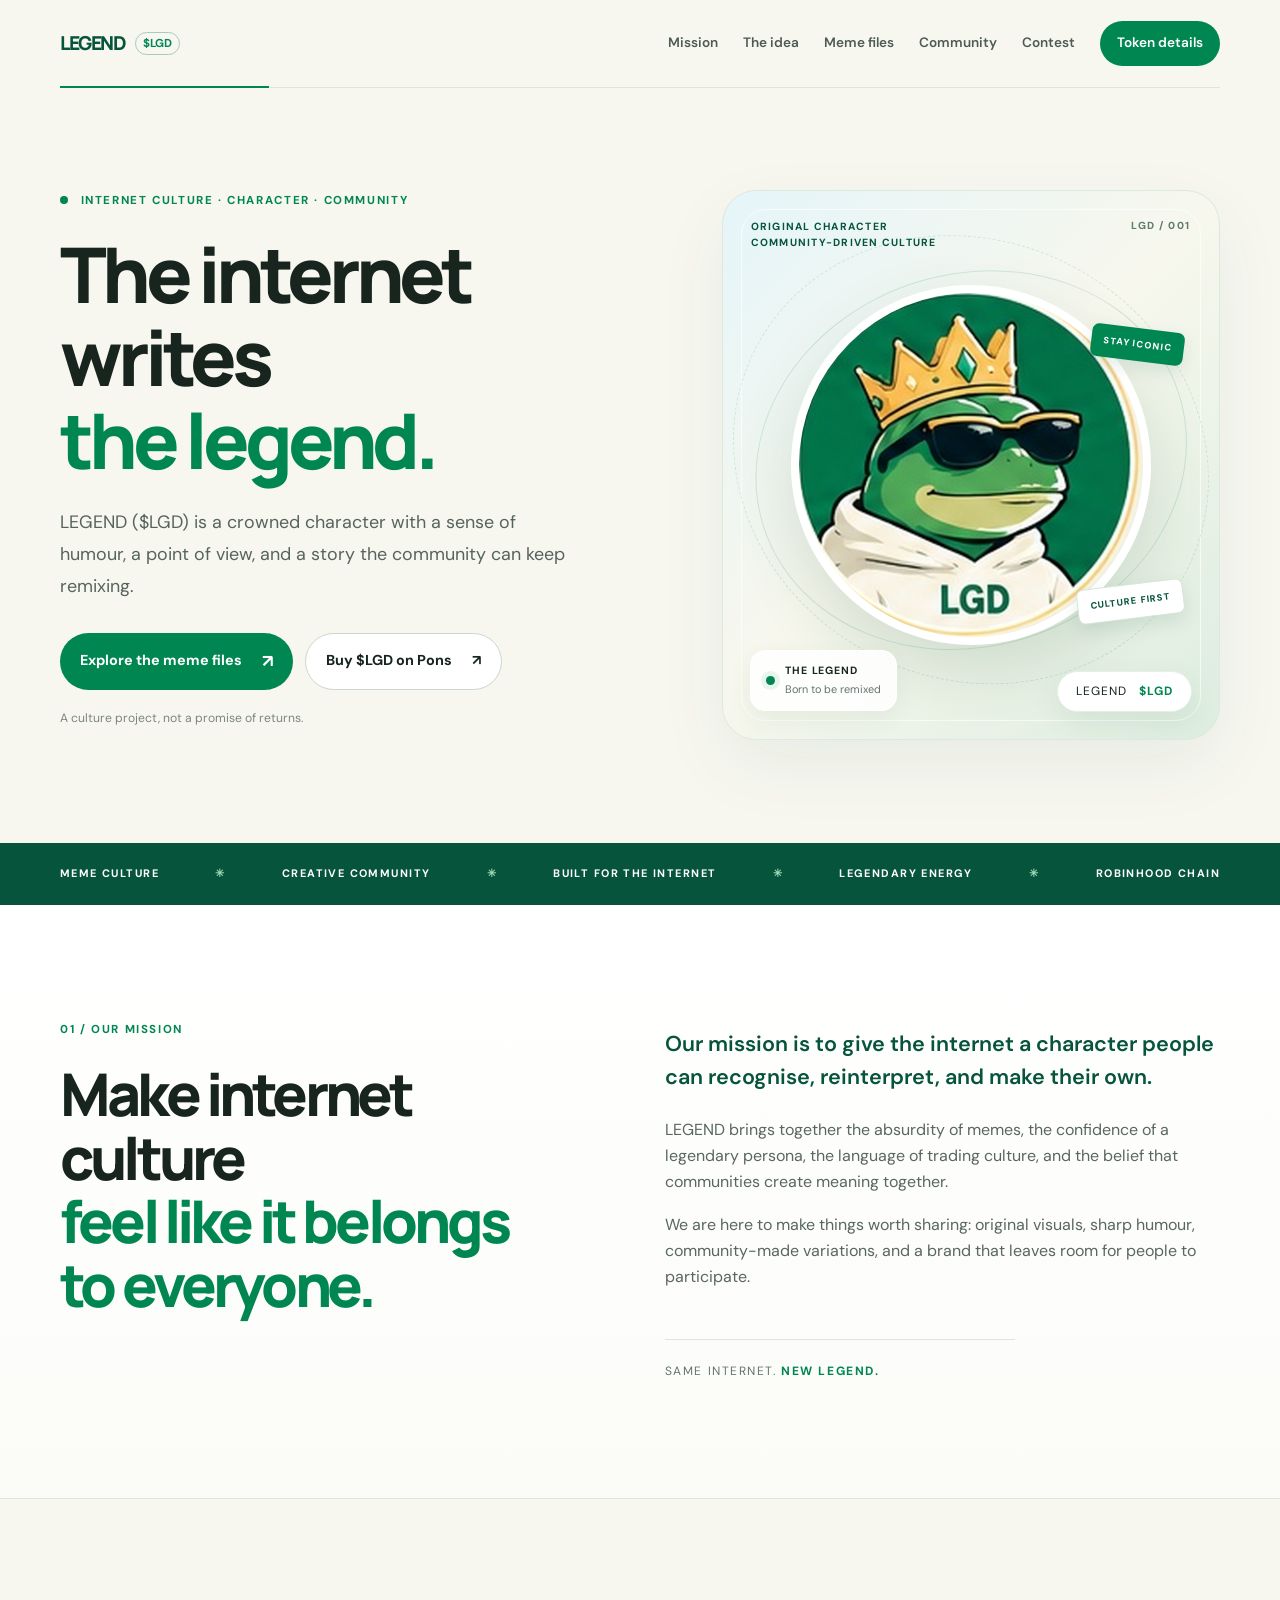
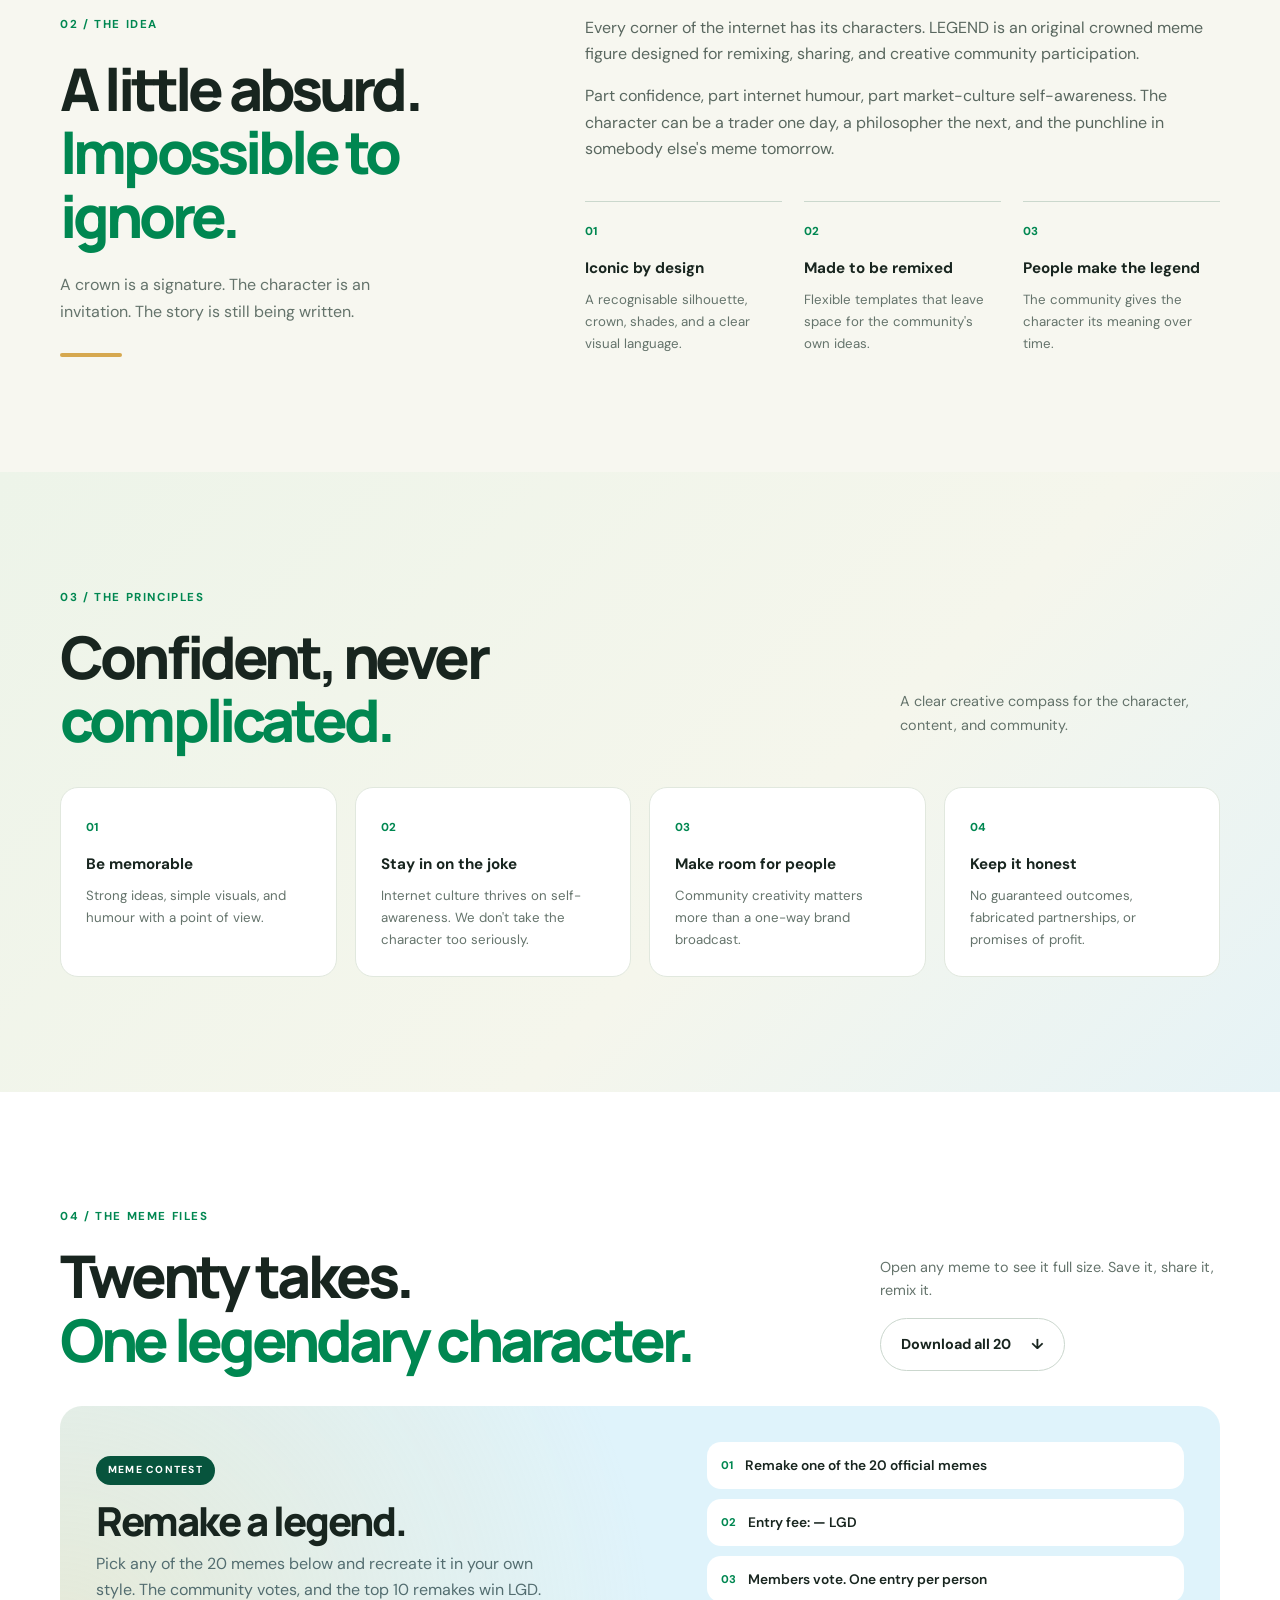
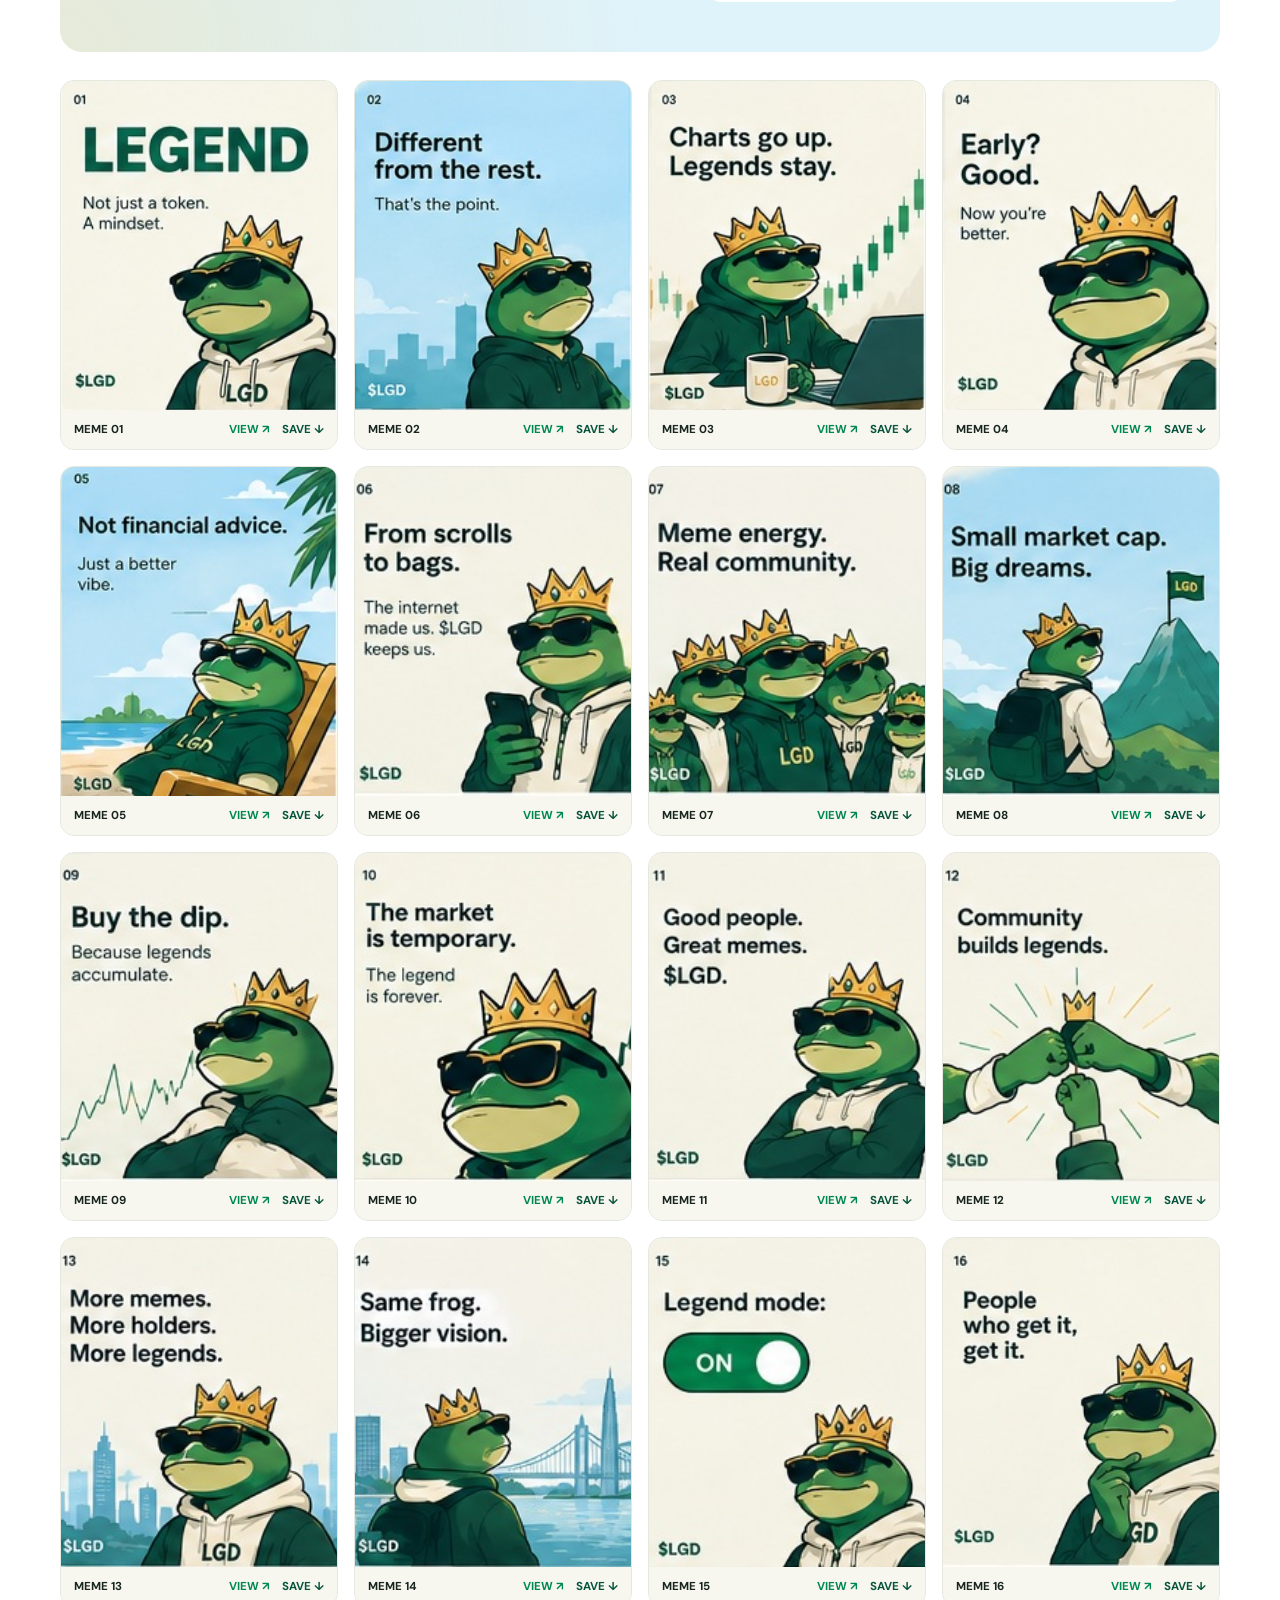
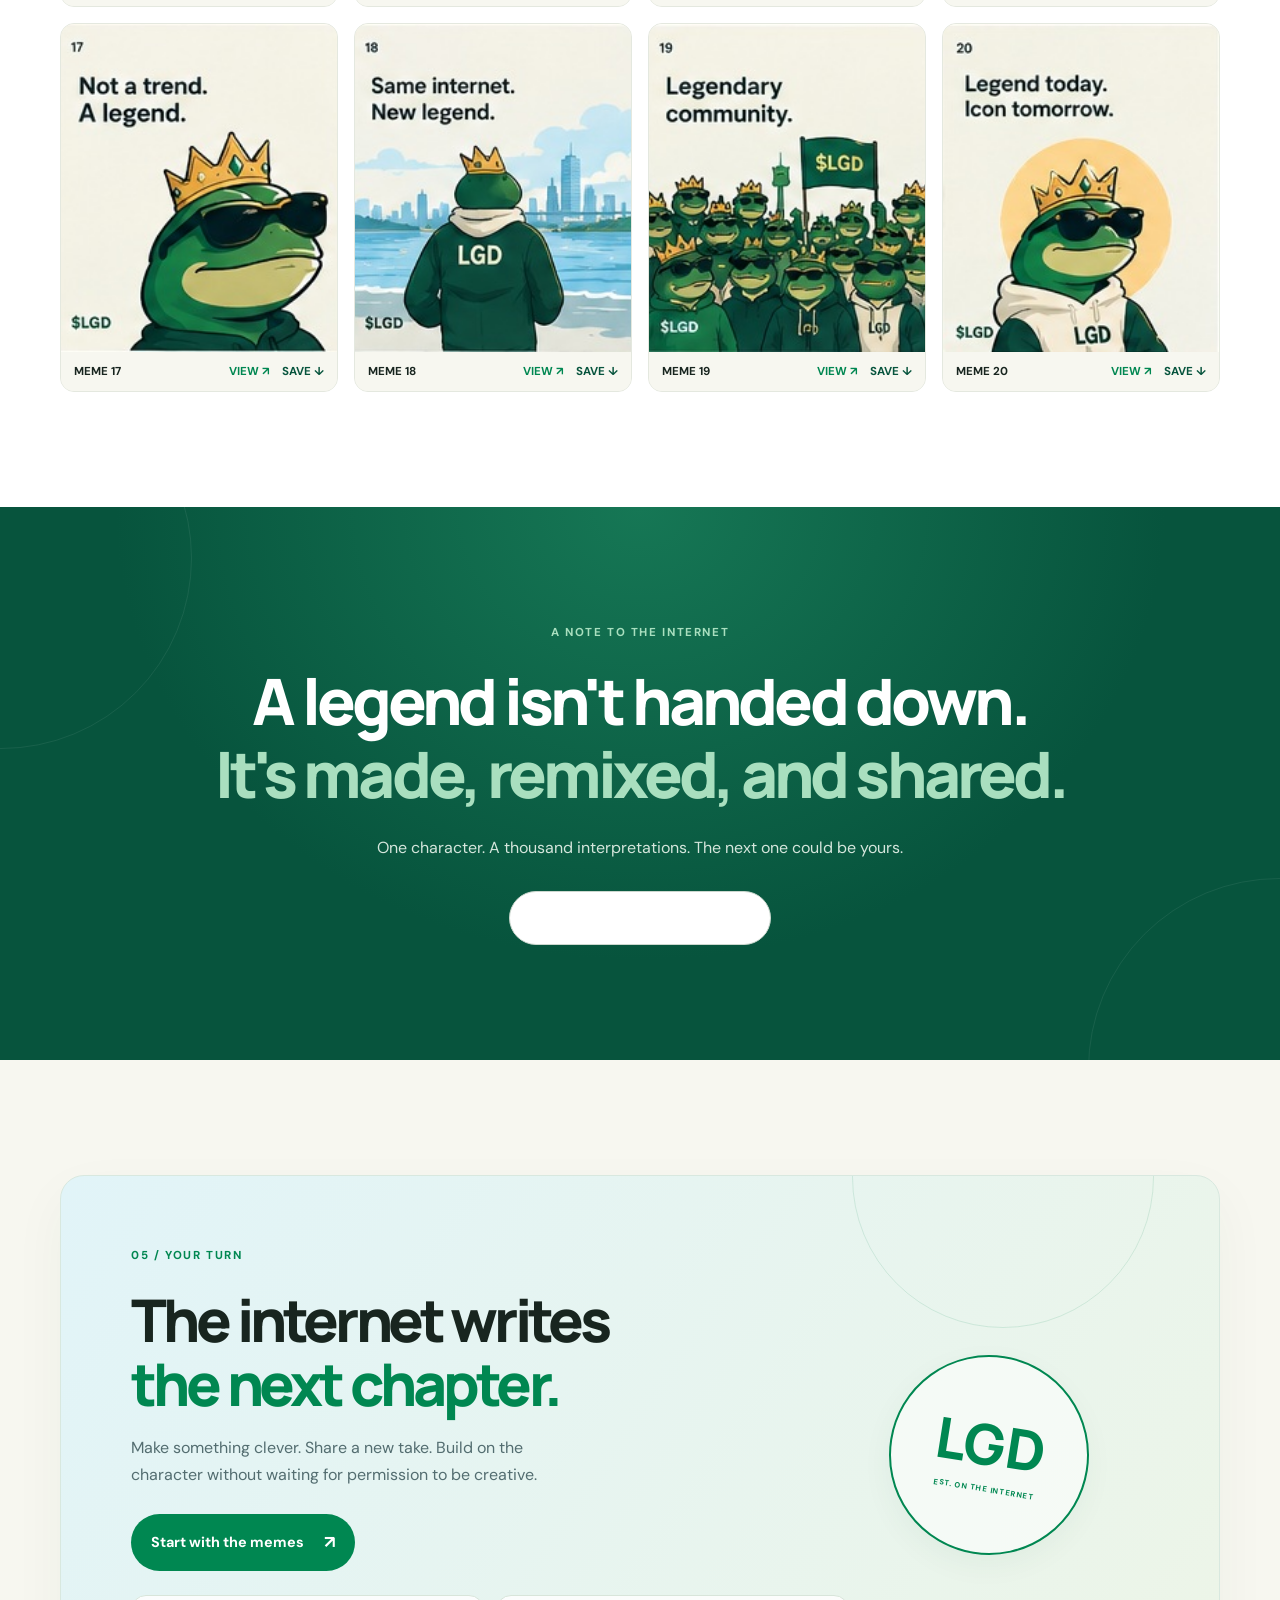
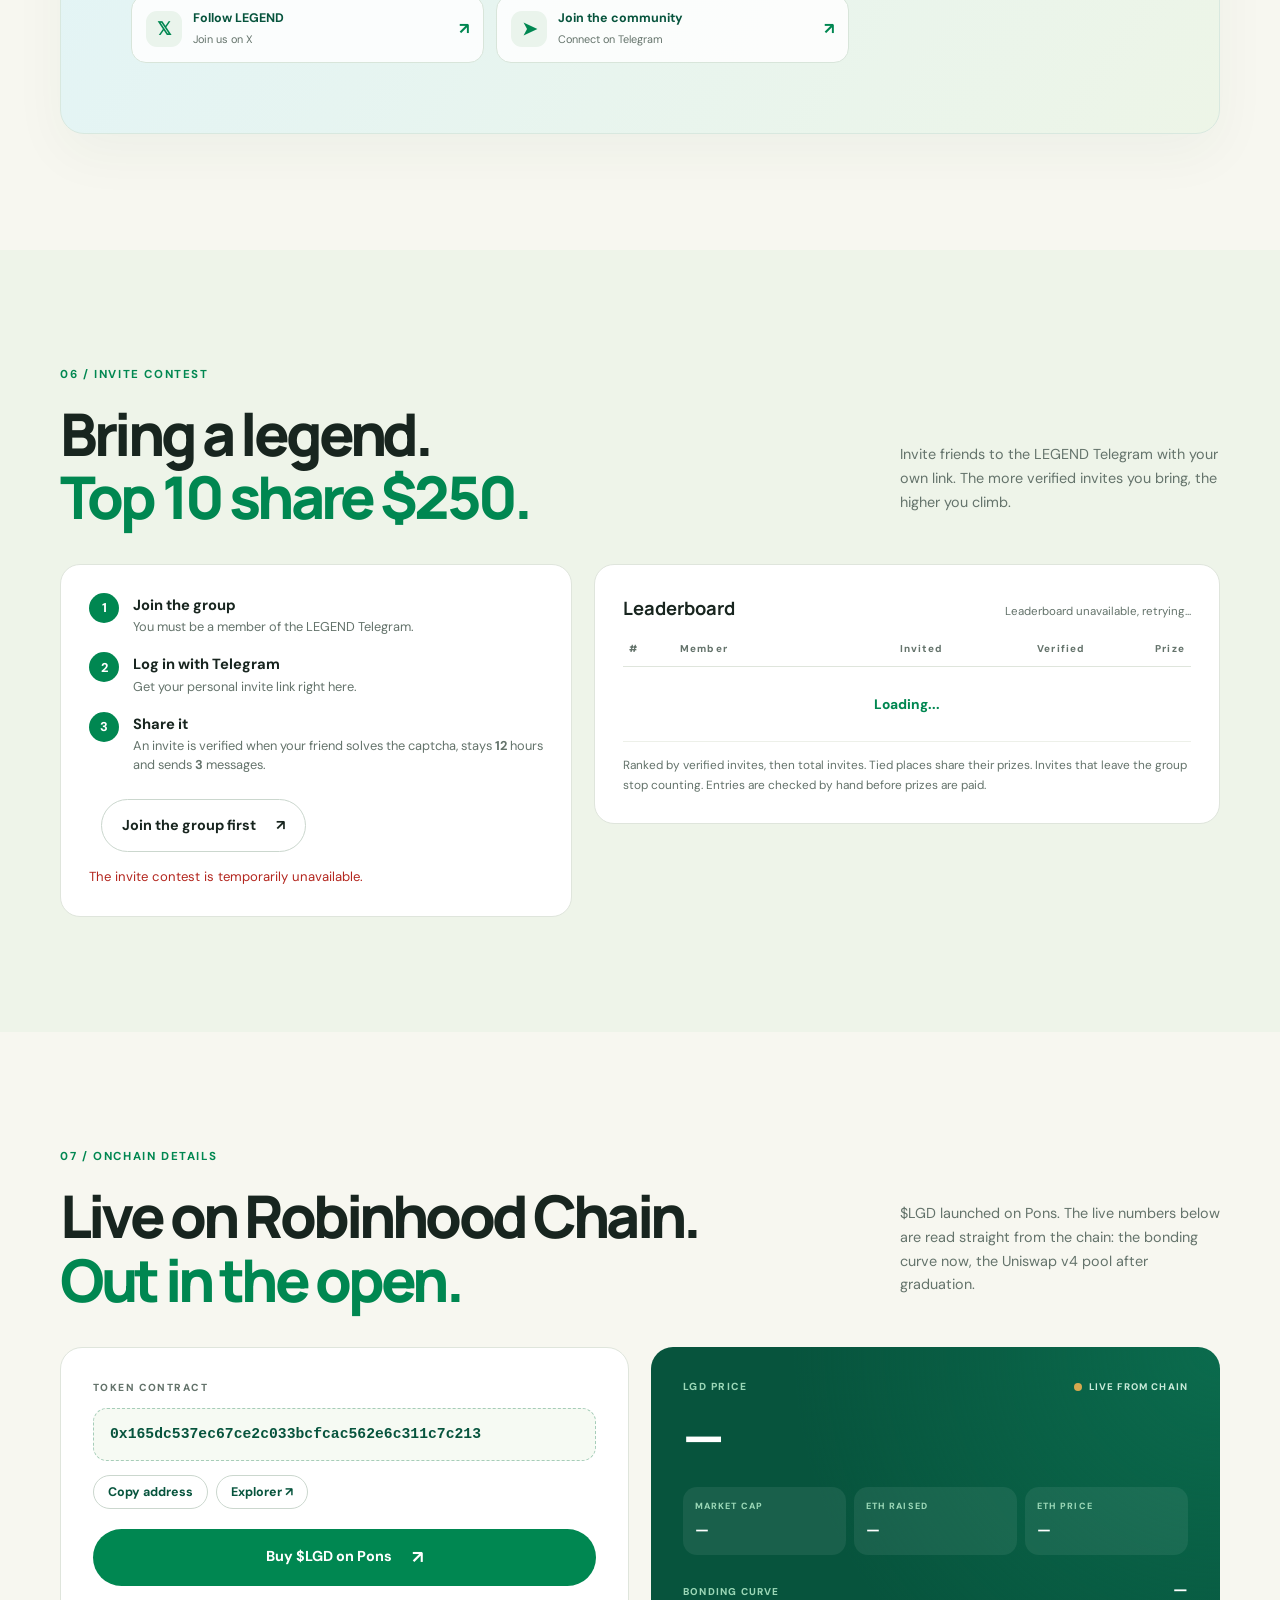
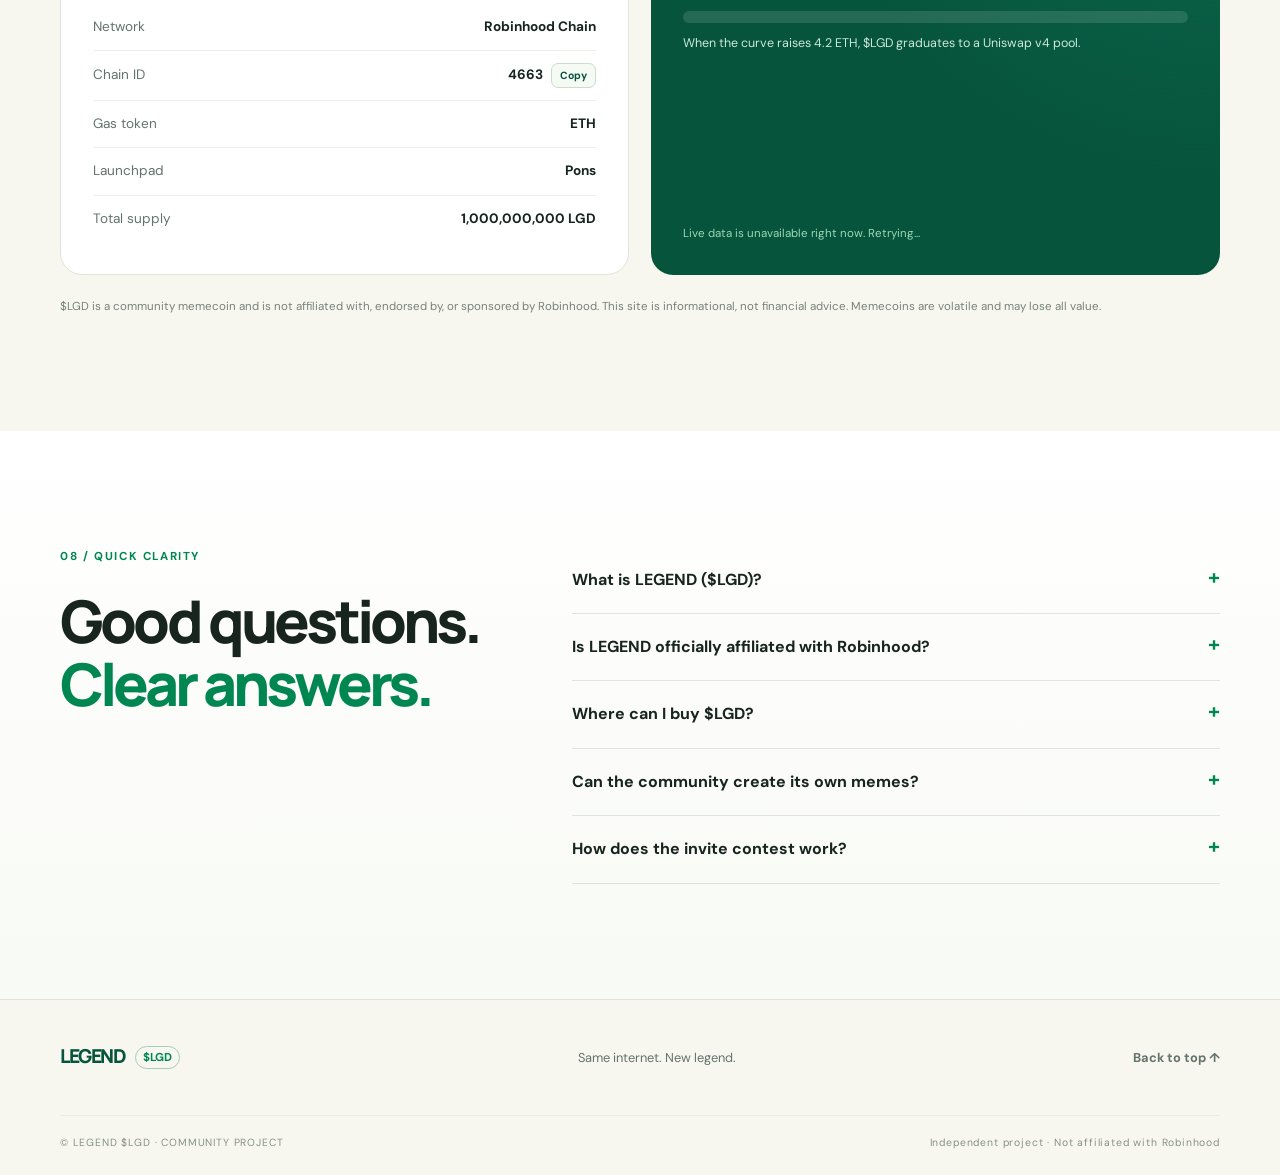
==== commit 8b19a5f2: "Price LGD from its Uniswap v4 pool after graduation - Server reads the Pons factory phase: bonding c" ====
--- a/index.html
+++ b/index.html
@@ -141,7 +141,7 @@
   </div>
 </div></section>
 <section id="token" class="lgd-chain section"><div class="wrap">
-  <div class="section-head"><div><p class="eyebrow">07 / ONCHAIN DETAILS</p><h2>Live on Robinhood Chain.<br><em>Out in the open.</em></h2></div><p>$LGD launched on Pons. The live numbers below are read straight from the chain every 30 seconds.</p></div>
+  <div class="section-head"><div><p class="eyebrow">07 / ONCHAIN DETAILS</p><h2>Live on Robinhood Chain.<br><em>Out in the open.</em></h2></div><p>$LGD launched on Pons. The live numbers below are read straight from the chain: the bonding curve now, the Uniswap v4 pool after graduation.</p></div>
   <div class="lgd-chain-grid">
     <div class="lgd-ca-card">
       <span class="lgd-label">TOKEN CONTRACT</span>
@@ -167,13 +167,13 @@
       <div class="lgd-live-price" id="lgd-live-price">—</div>
       <div class="lgd-live-stats">
         <div><span>MARKET CAP</span><strong id="lgd-live-mcap">—</strong></div>
-        <div><span>ETH IN CURVE</span><strong id="lgd-live-eth">—</strong></div>
+        <div><span>ETH RAISED</span><strong id="lgd-live-eth">—</strong></div>
         <div><span>ETH PRICE</span><strong id="lgd-live-ethusd">—</strong></div>
       </div>
       <div class="lgd-curve">
         <div class="lgd-curve-head"><span>BONDING CURVE</span><strong id="lgd-curve-pct">—</strong></div>
         <div class="lgd-curve-bar"><span id="lgd-curve-fill"></span></div>
-        <p id="lgd-curve-note">When the curve fills (about 4.2 ETH), $LGD graduates to a DEX pool.</p>
+        <p id="lgd-curve-note">When the curve raises 4.2 ETH, $LGD graduates to a Uniswap v4 pool.</p>
       </div>
       <p class="lgd-live-status" id="lgd-live-status" aria-live="polite">Reading the chain...</p>
     </div>
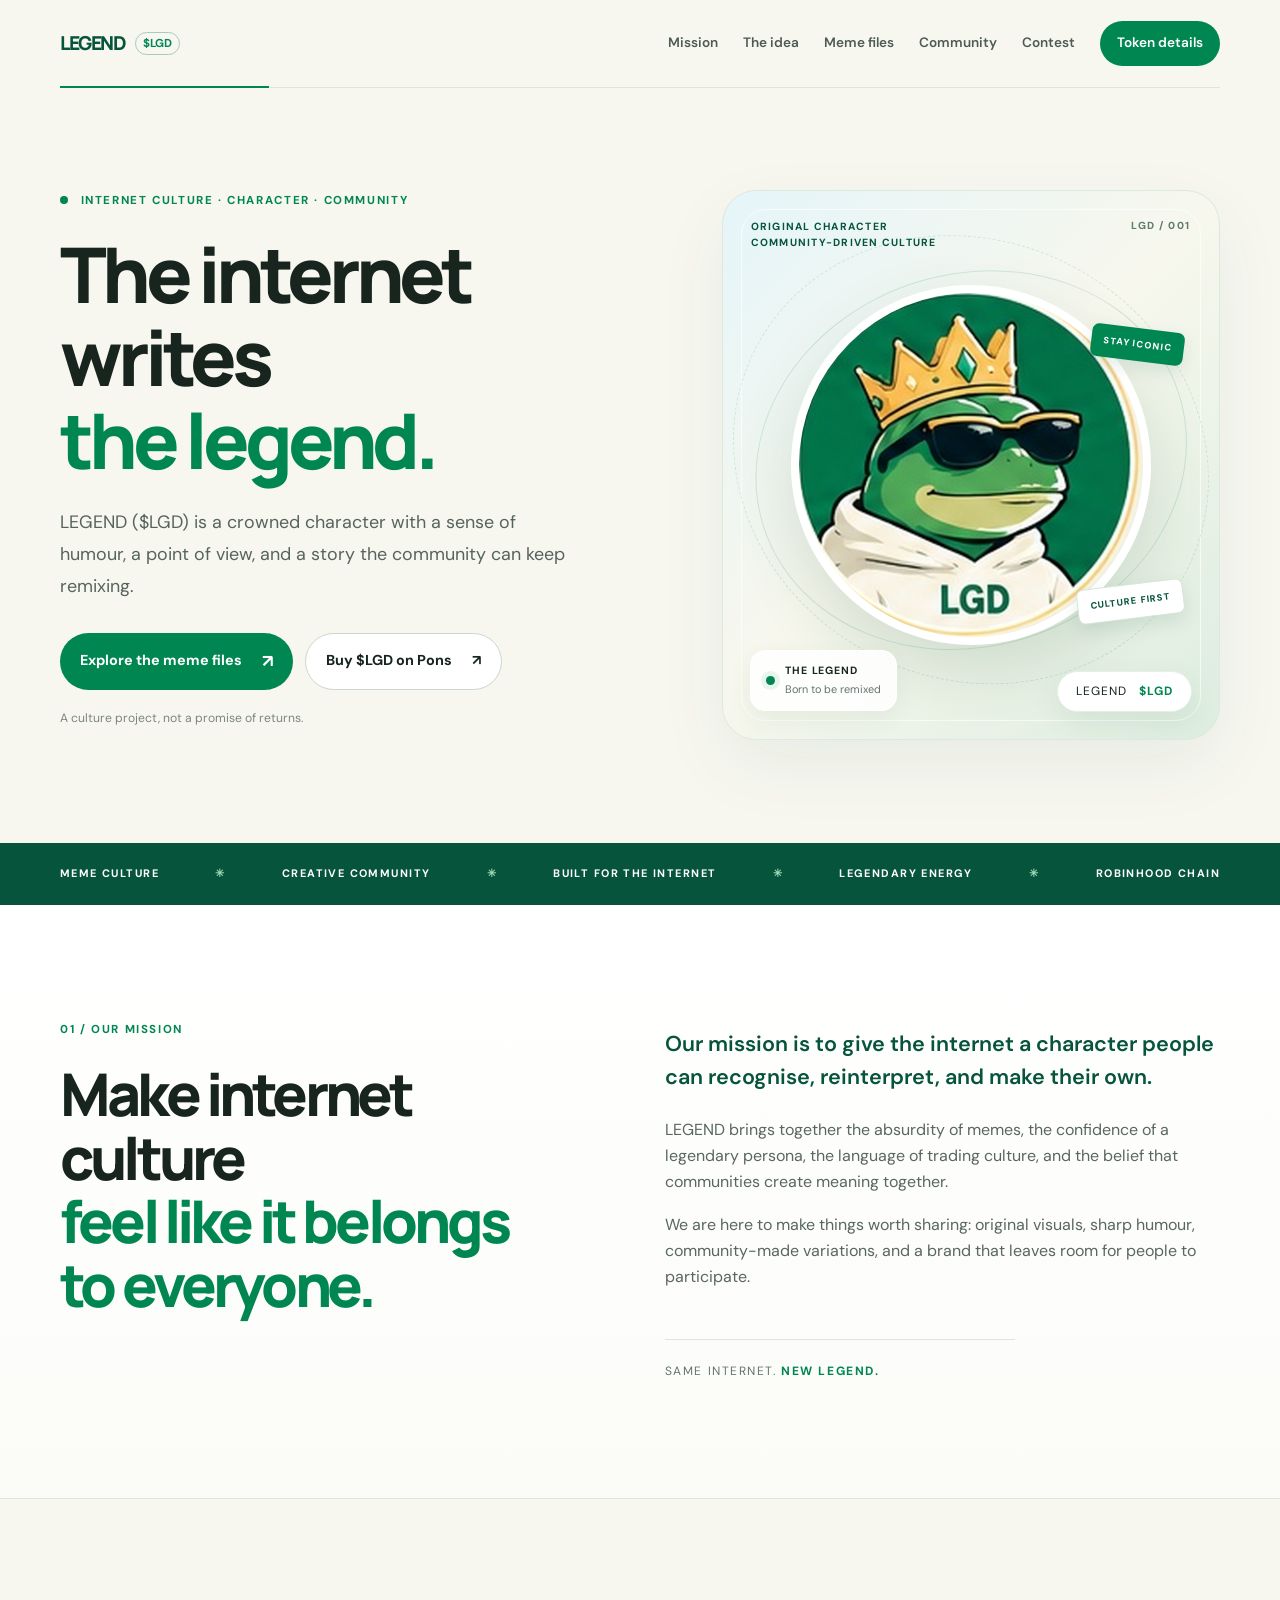
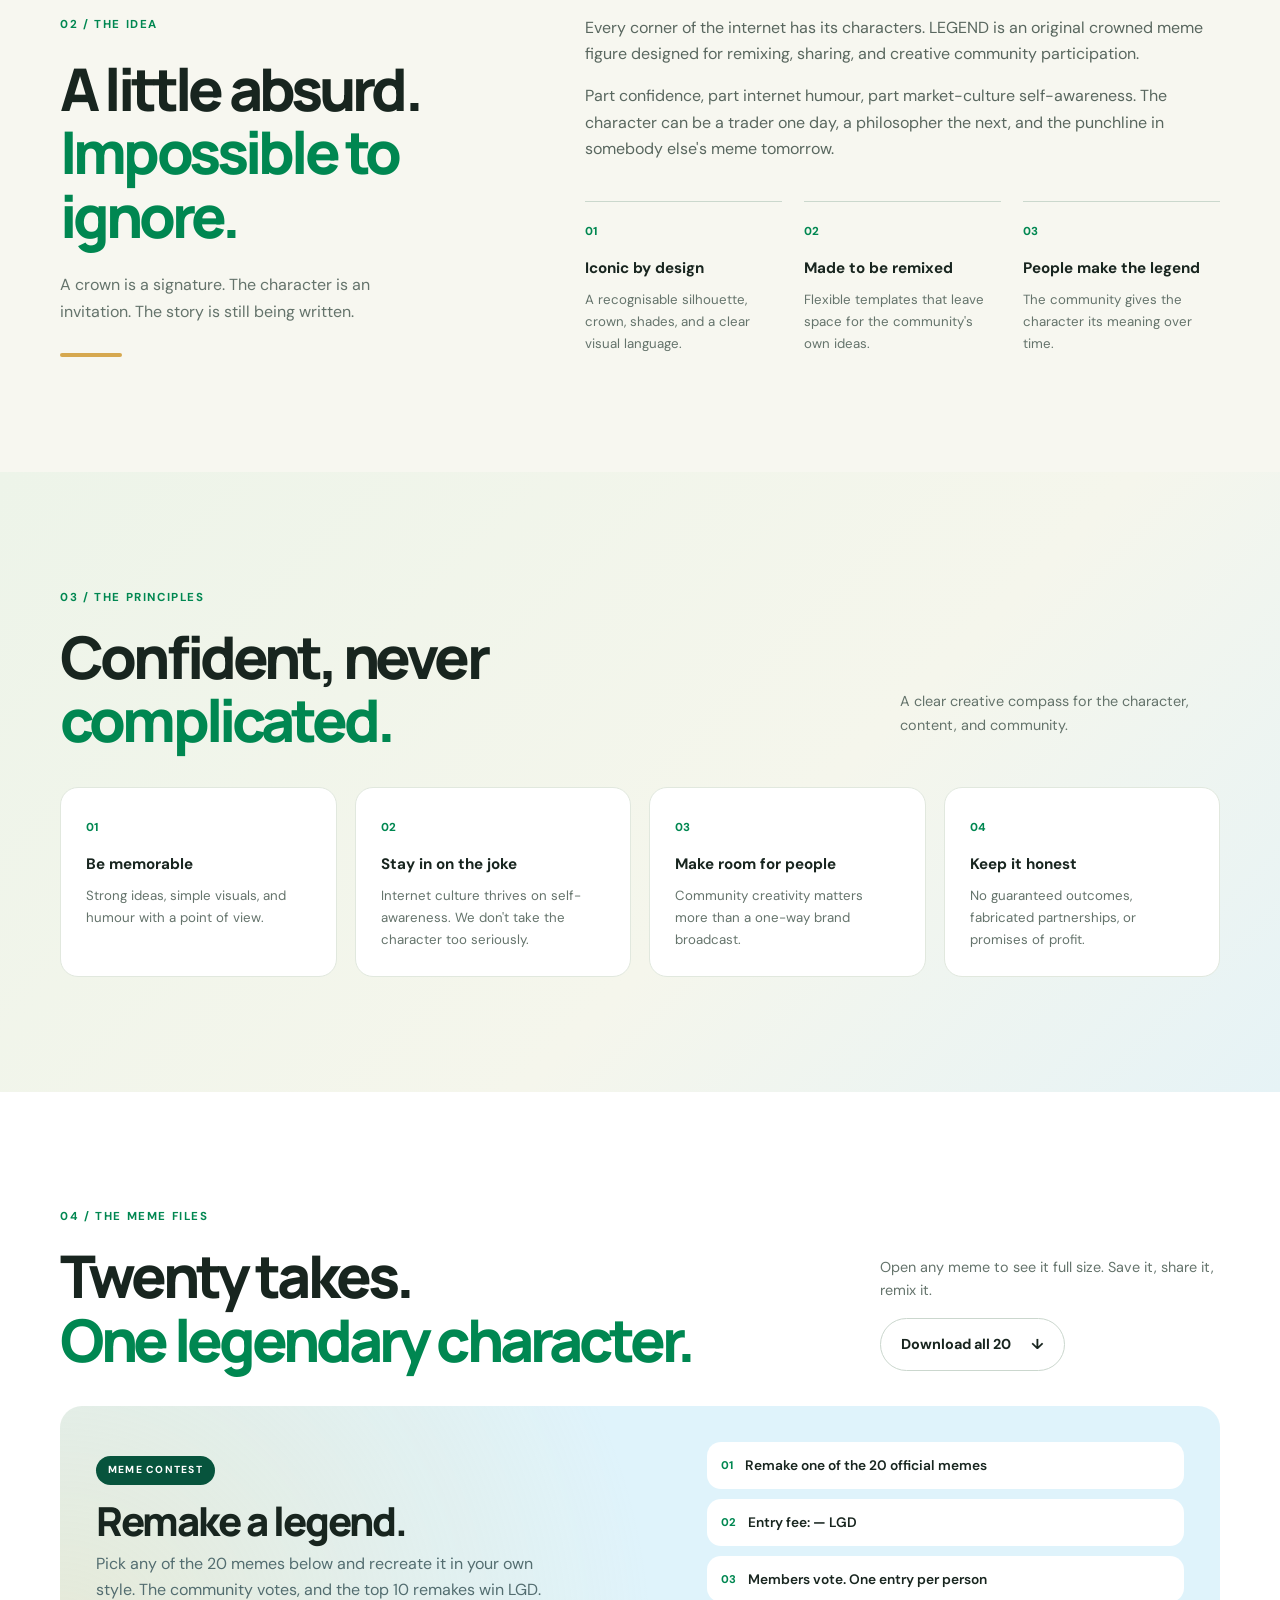
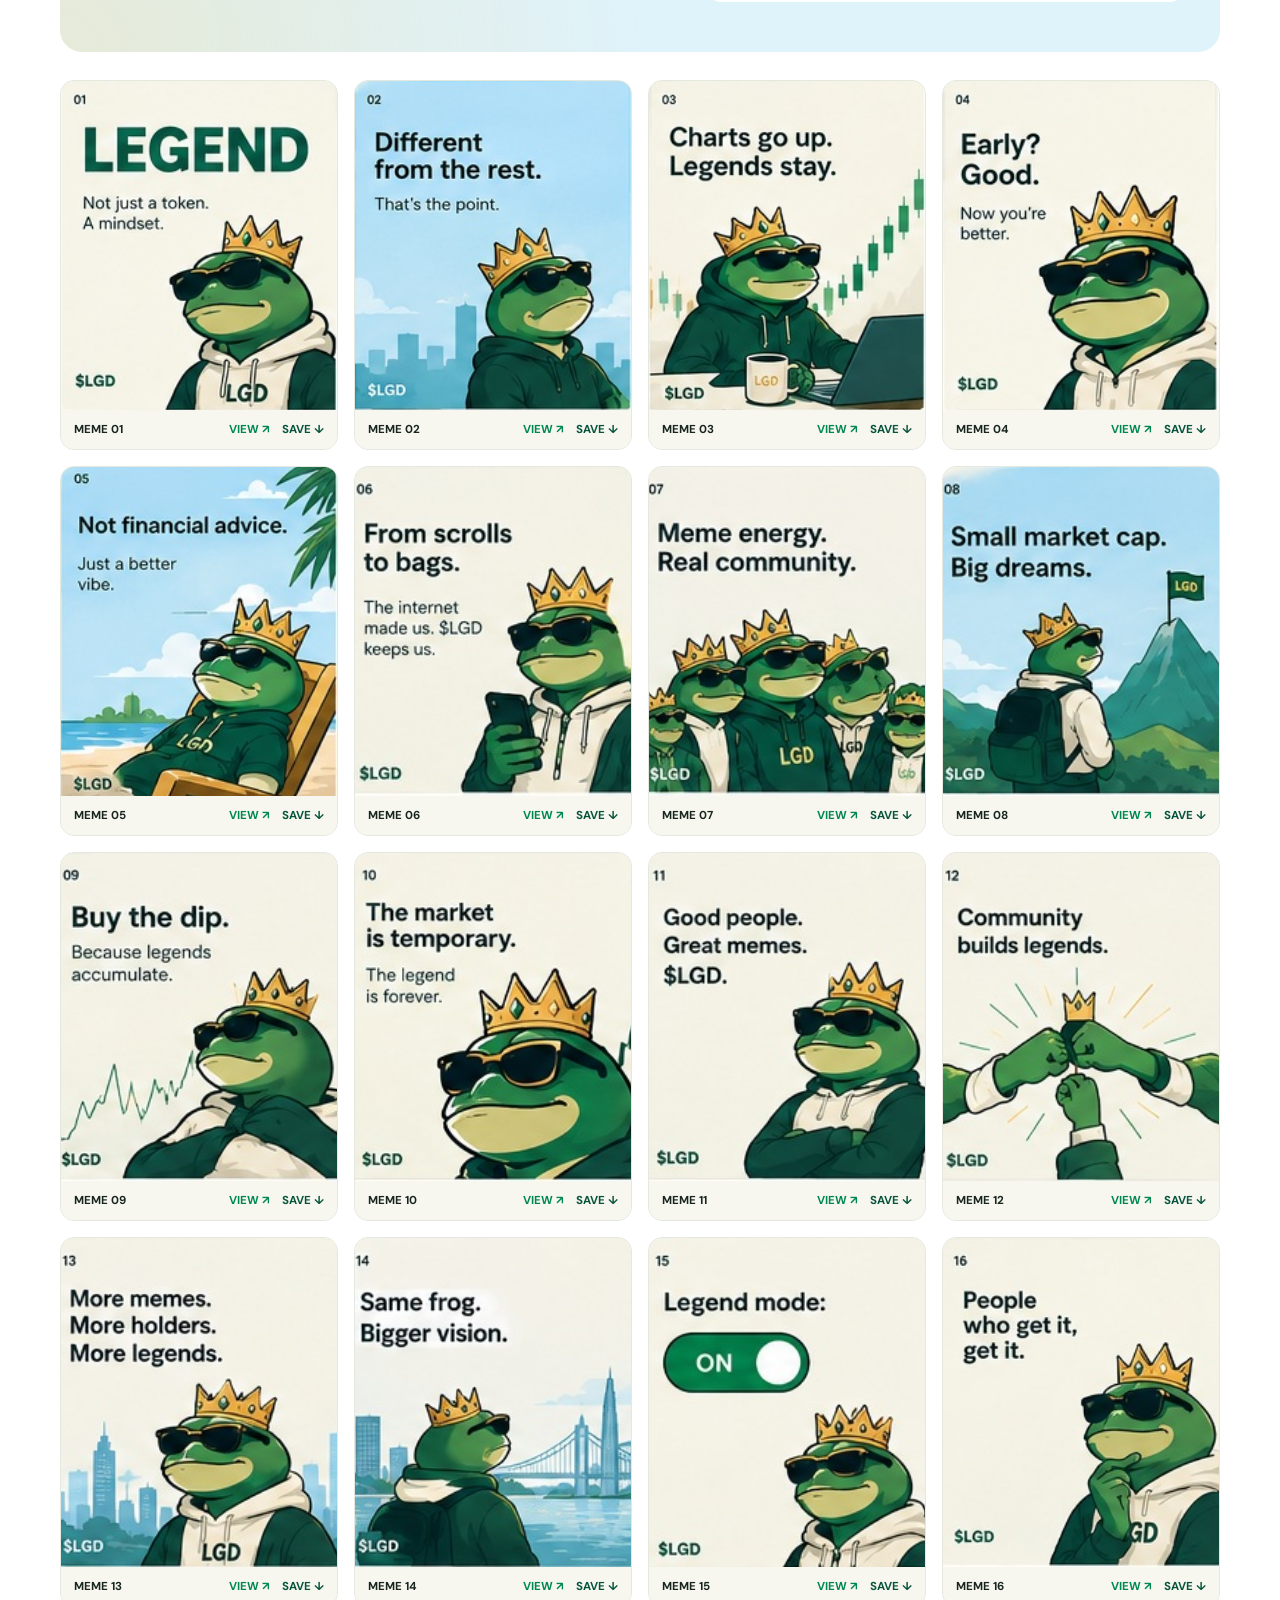
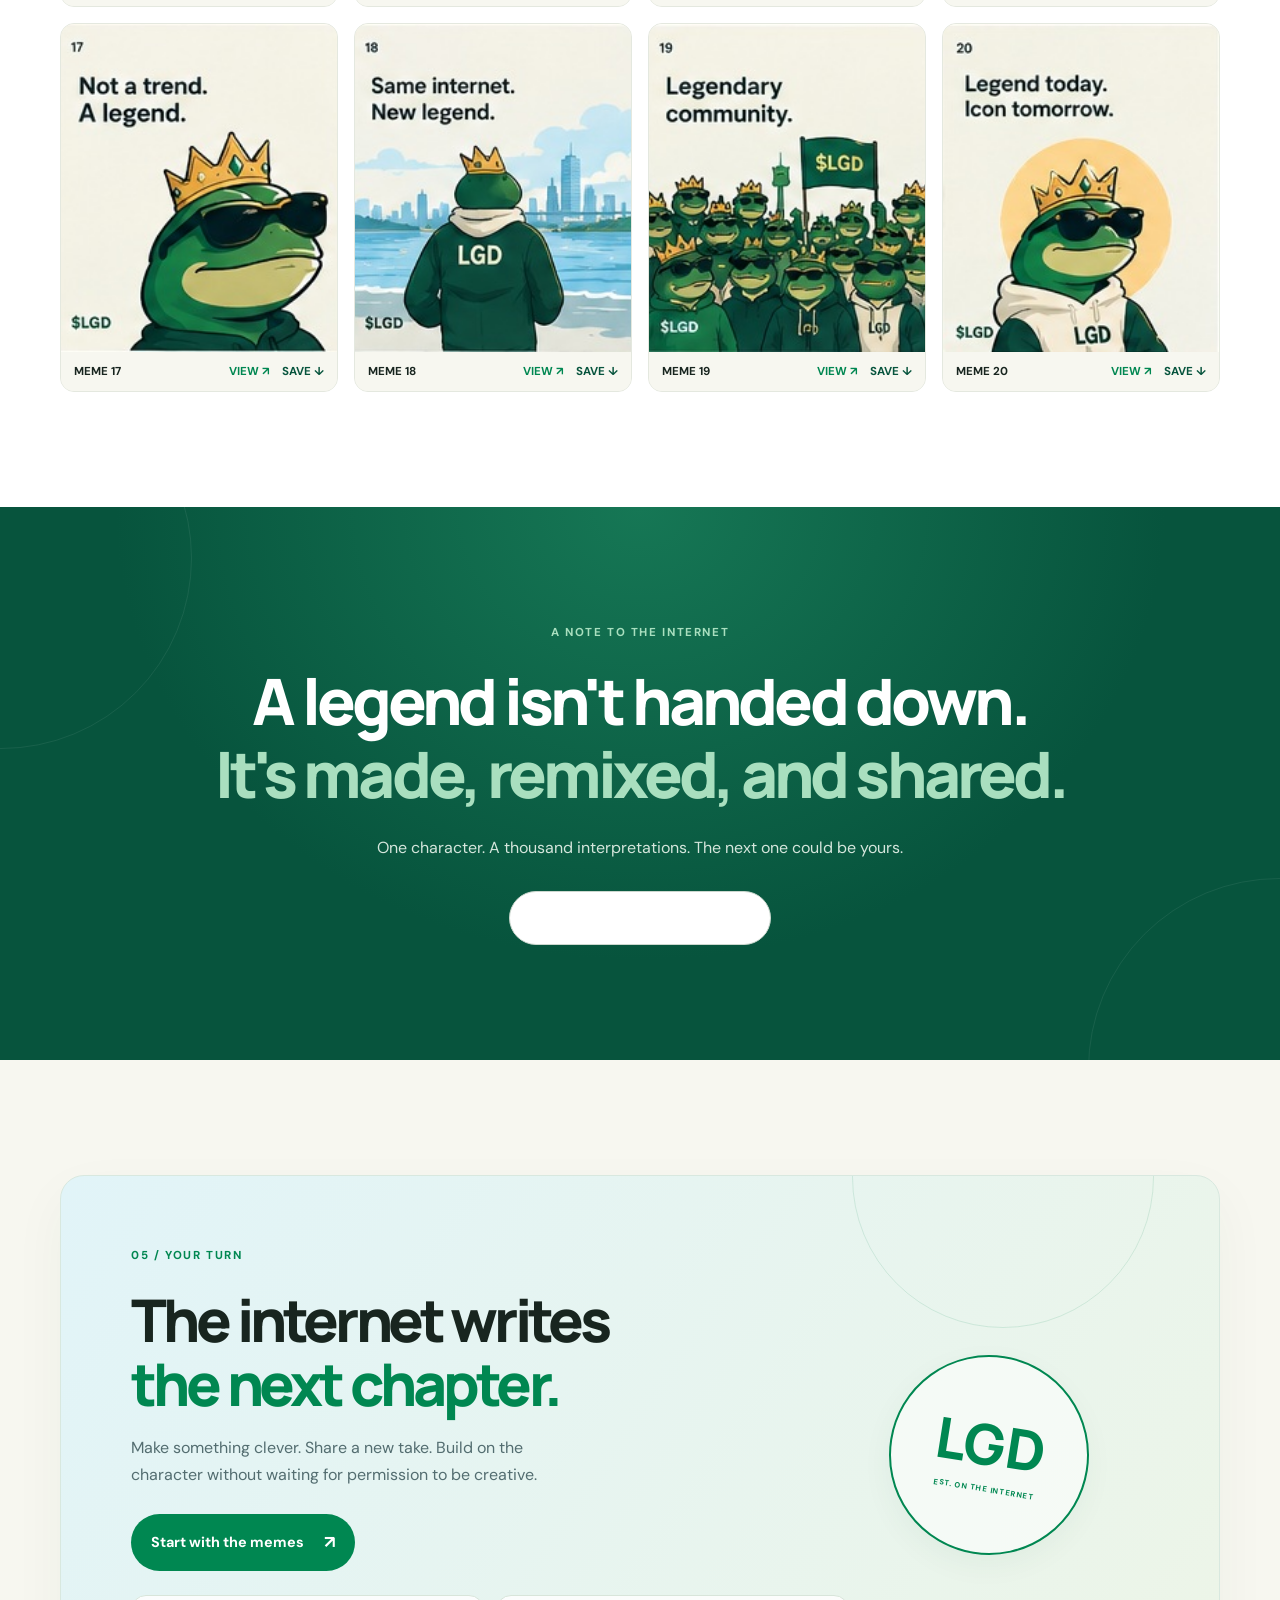
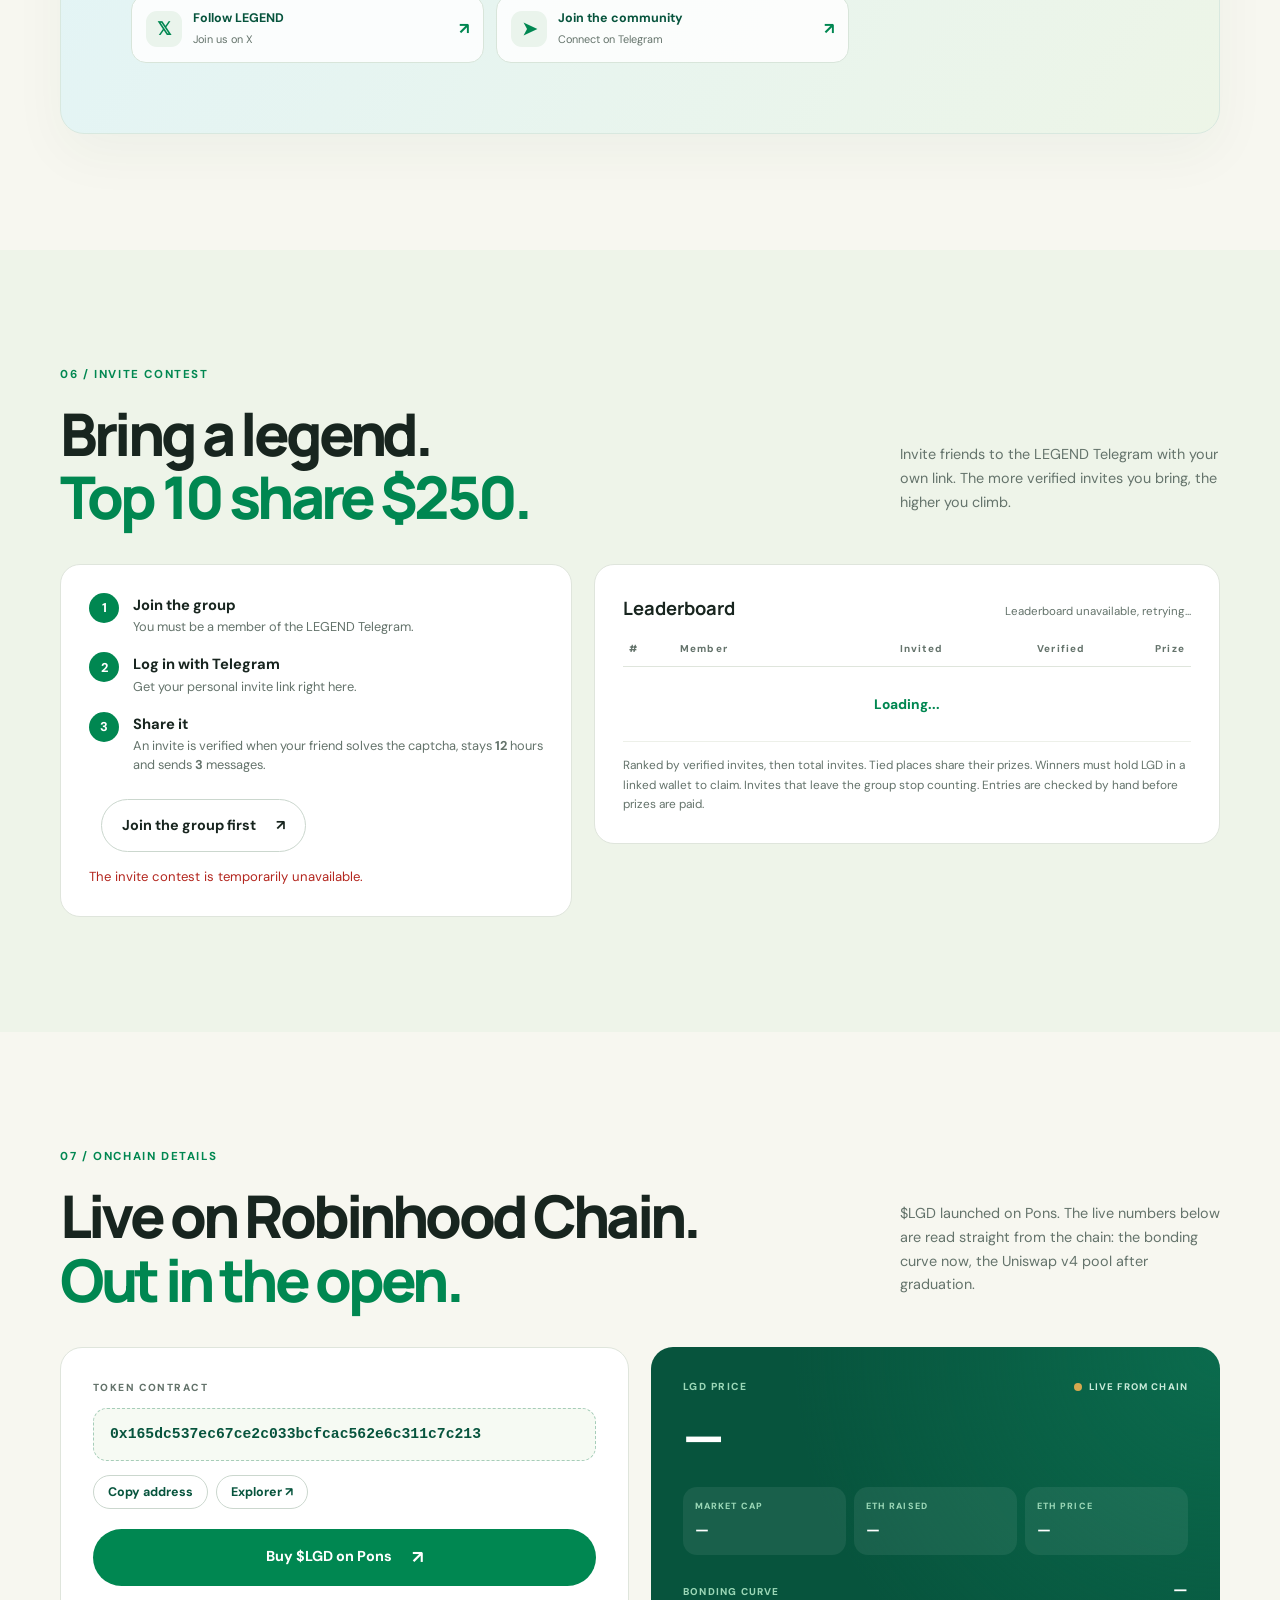
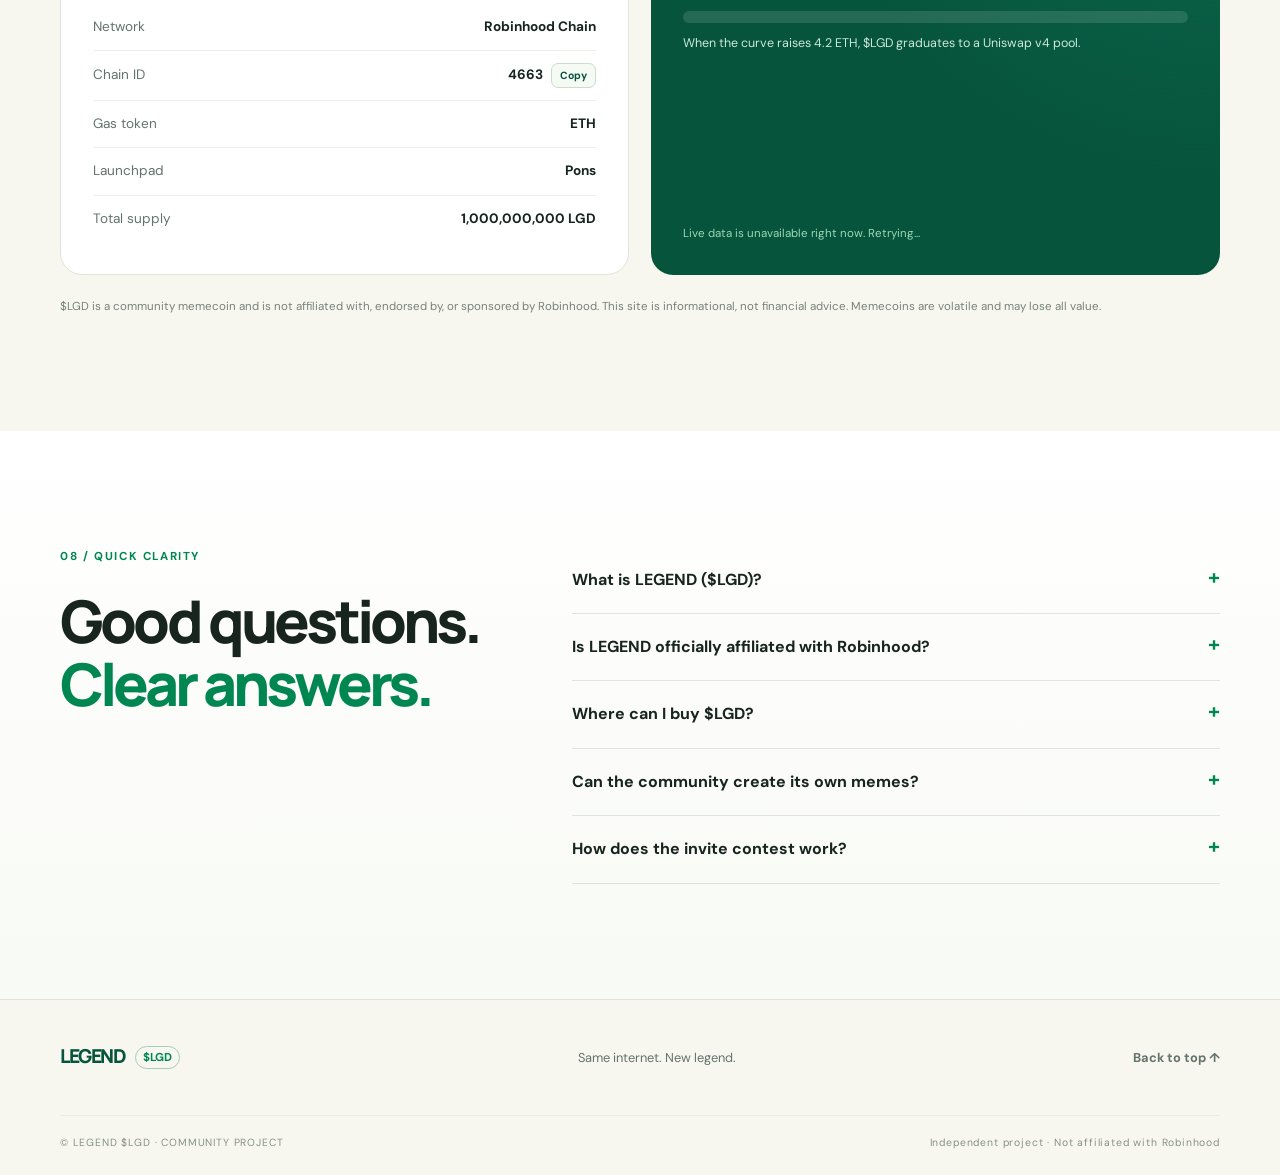
==== commit 78ad1733: "Invite contest holder rule: link a wallet, hold $2 of LGD to claim - Members link a wallet by signin" ====
--- a/index.html
+++ b/index.html
@@ -129,6 +129,11 @@
           <div><span>PENDING</span><strong id="lgd-me-pending">0</strong></div>
         </div>
         <p class="lgd-me-prize" id="lgd-me-prize" hidden></p>
+        <div class="lgd-hold" id="lgd-hold">
+          <p>To claim a prize, hold at least <b id="lgd-hold-need">—</b> LGD in a linked wallet when the contest ends.</p>
+          <p class="lgd-hold-status" id="lgd-hold-status">No wallet linked yet.</p>
+          <button type="button" class="lgd-chip-btn" id="lgd-link-wallet">Link wallet</button>
+        </div>
         <button type="button" class="lgd-logout" id="lgd-logout">Log out</button>
       </div>
       <p id="lgd-ref-status" class="lgd-ref-status" aria-live="polite"></p>
@@ -136,7 +141,7 @@
     <div class="lgd-board">
       <div class="lgd-board-head"><h3>Leaderboard</h3><span id="lgd-board-updated">Loading...</span></div>
       <table><thead><tr><th>#</th><th>Member</th><th>Invited</th><th>Verified</th><th>Prize</th></tr></thead><tbody id="lgd-board-rows"><tr><td colspan="5" class="lgd-empty">Loading...</td></tr></tbody></table>
-      <p class="lgd-board-note">Ranked by verified invites, then total invites. Tied places share their prizes. Invites that leave the group stop counting. Entries are checked by hand before prizes are paid.</p>
+      <p class="lgd-board-note">Ranked by verified invites, then total invites. Tied places share their prizes. Winners must hold LGD in a linked wallet to claim. Invites that leave the group stop counting. Entries are checked by hand before prizes are paid.</p>
     </div>
   </div>
 </div></section>
--- a/contest.css
+++ b/contest.css
@@ -252,6 +252,43 @@
   .lgd-me-stats {
     grid-template-columns: repeat(2, 1fr);
   }
+}
+
+/* ---------- Holder rule ---------- */
+
+.lgd-hold {
+  margin-top: 14px;
+  padding: 12px 14px;
+  border: 1px solid var(--line);
+  border-radius: 14px;
+  background: #fff;
+  font-size: 0.82rem;
+}
+
+.lgd-hold p {
+  margin: 0 0 8px;
+  color: var(--muted);
+}
+
+.lgd-hold-status {
+  color: var(--ink) !important;
+  font-weight: 700;
+}
+
+.lgd-hold-status.lgd-ok {
+  color: var(--green) !important;
+}
+
+.lgd-hold .lgd-chip-btn {
+  display: inline-flex;
+  align-items: center;
+  padding: 8px 14px;
+  border: 1px solid #cbd7ce;
+  border-radius: 99px;
+  background: #fff;
+  color: var(--deep);
+  font: 700 0.78rem 'DM Sans', sans-serif;
+  cursor: pointer;
 }
 
 /* ---------- Timer and prizes ---------- */
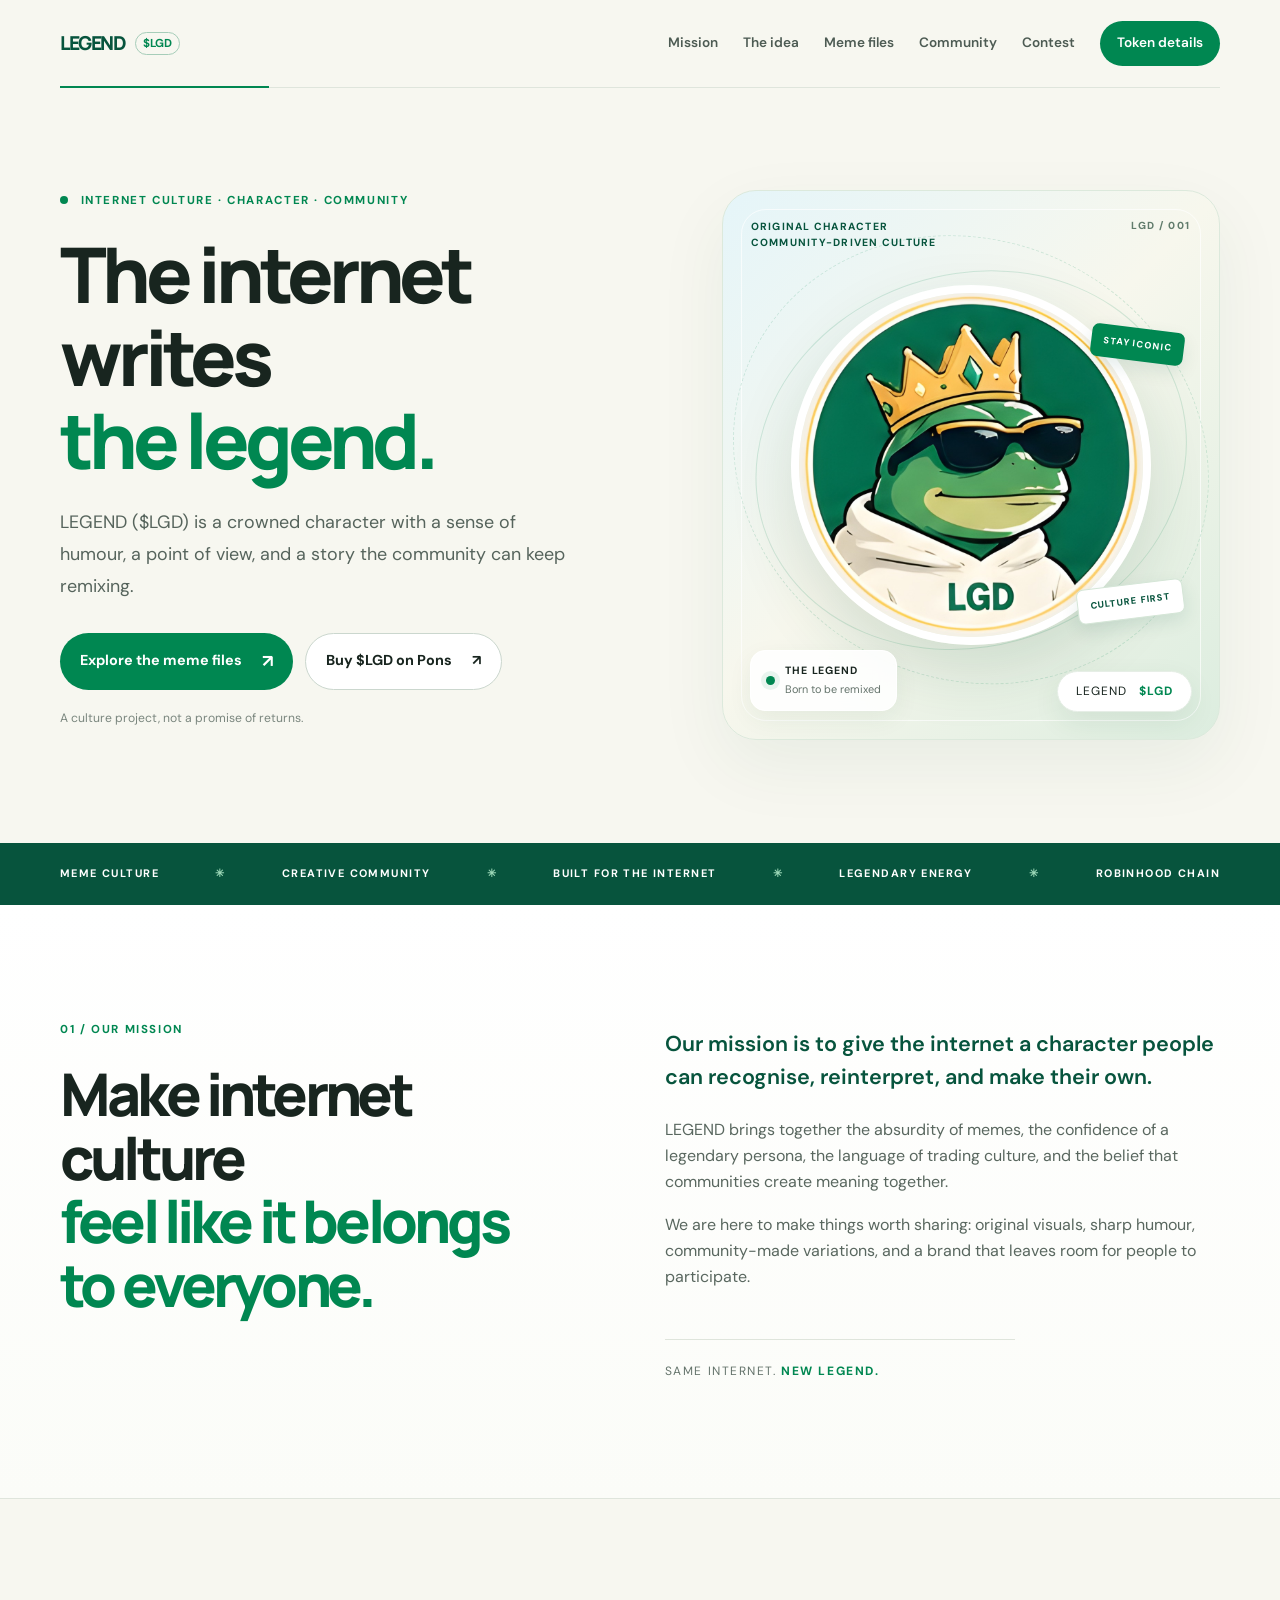
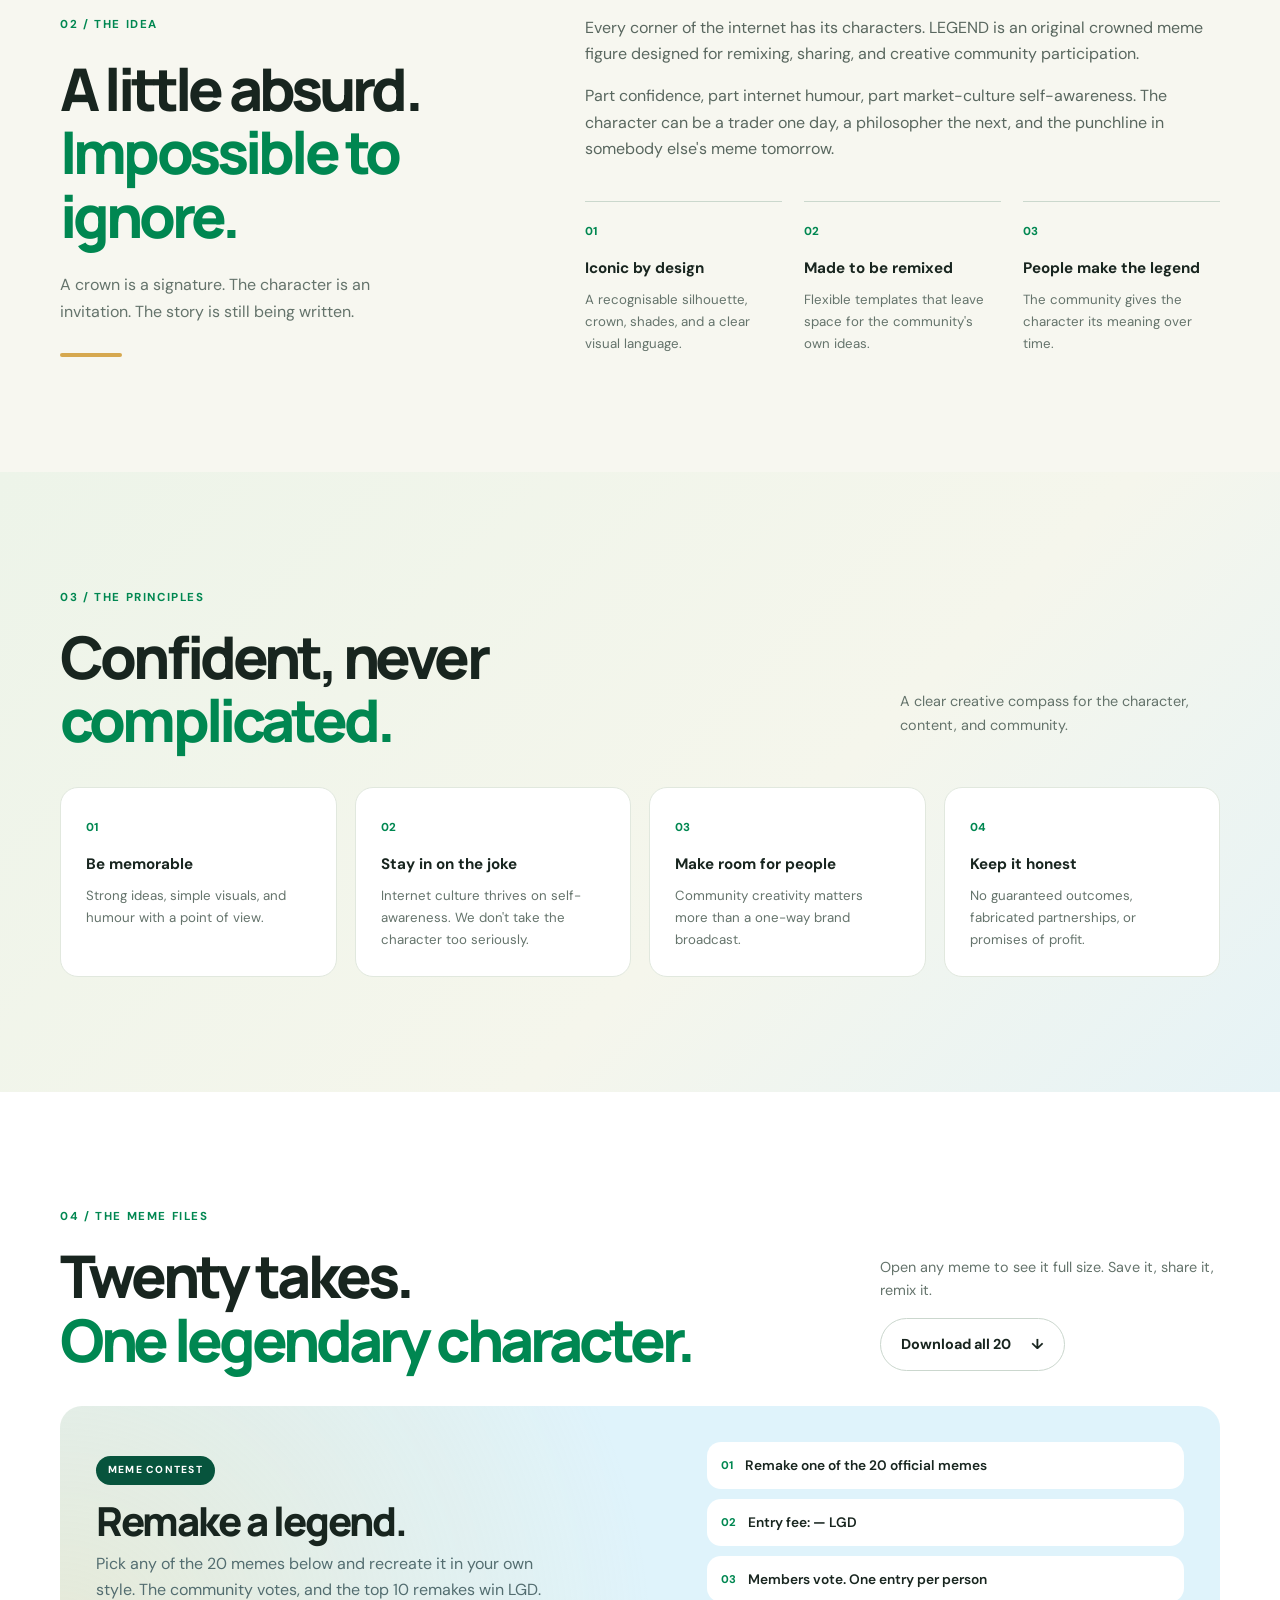
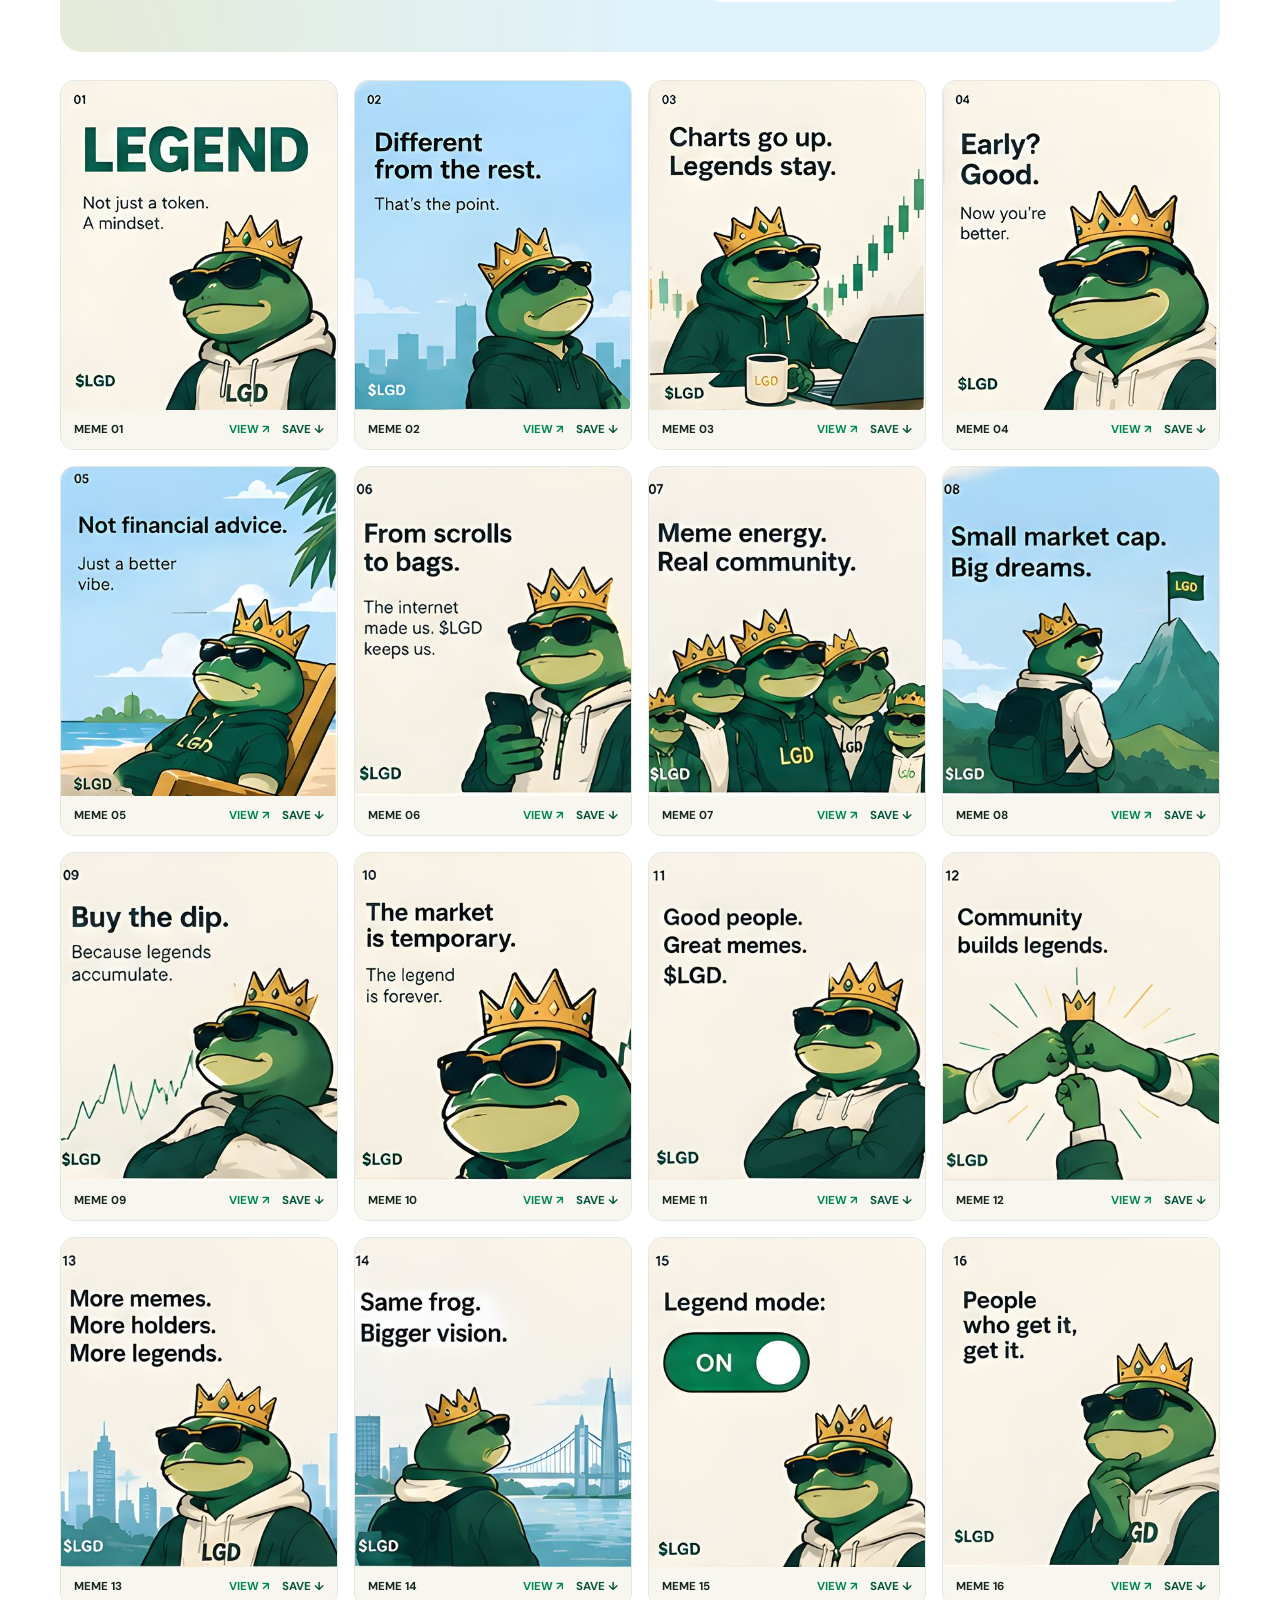
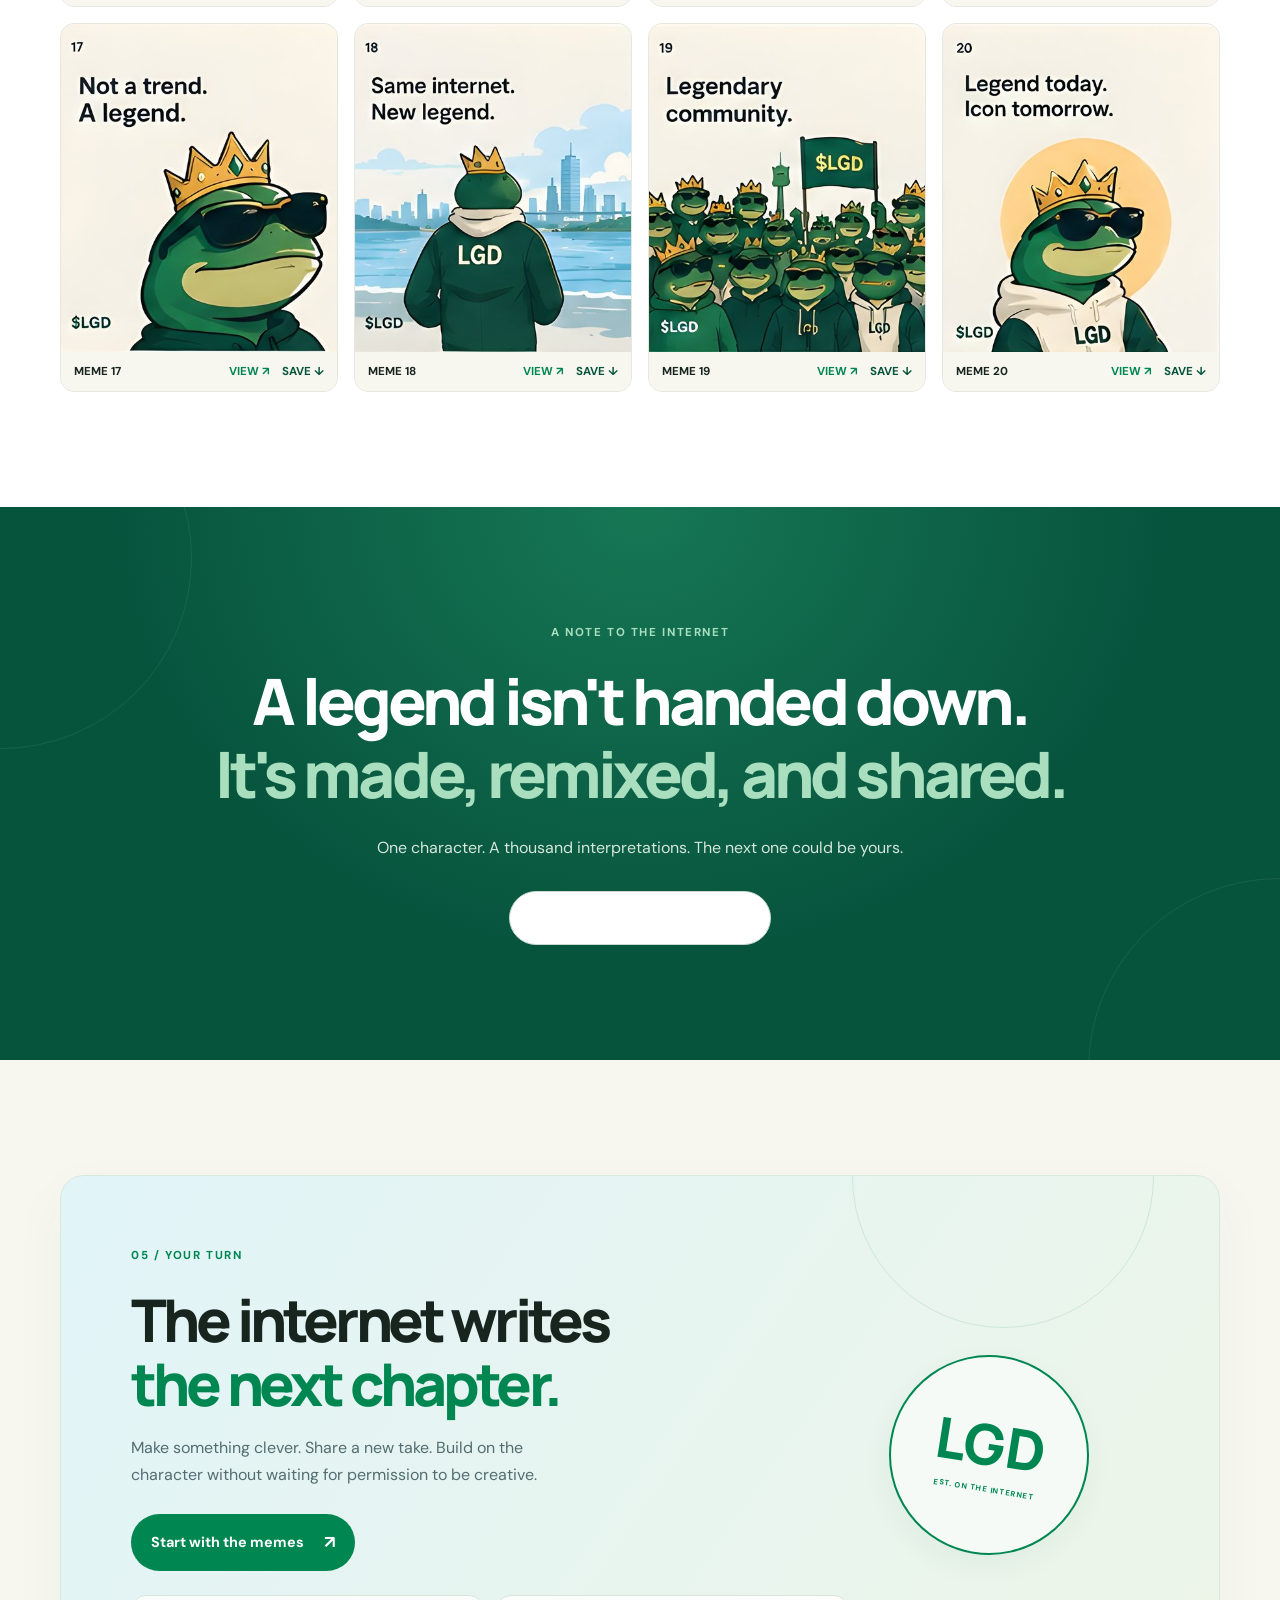
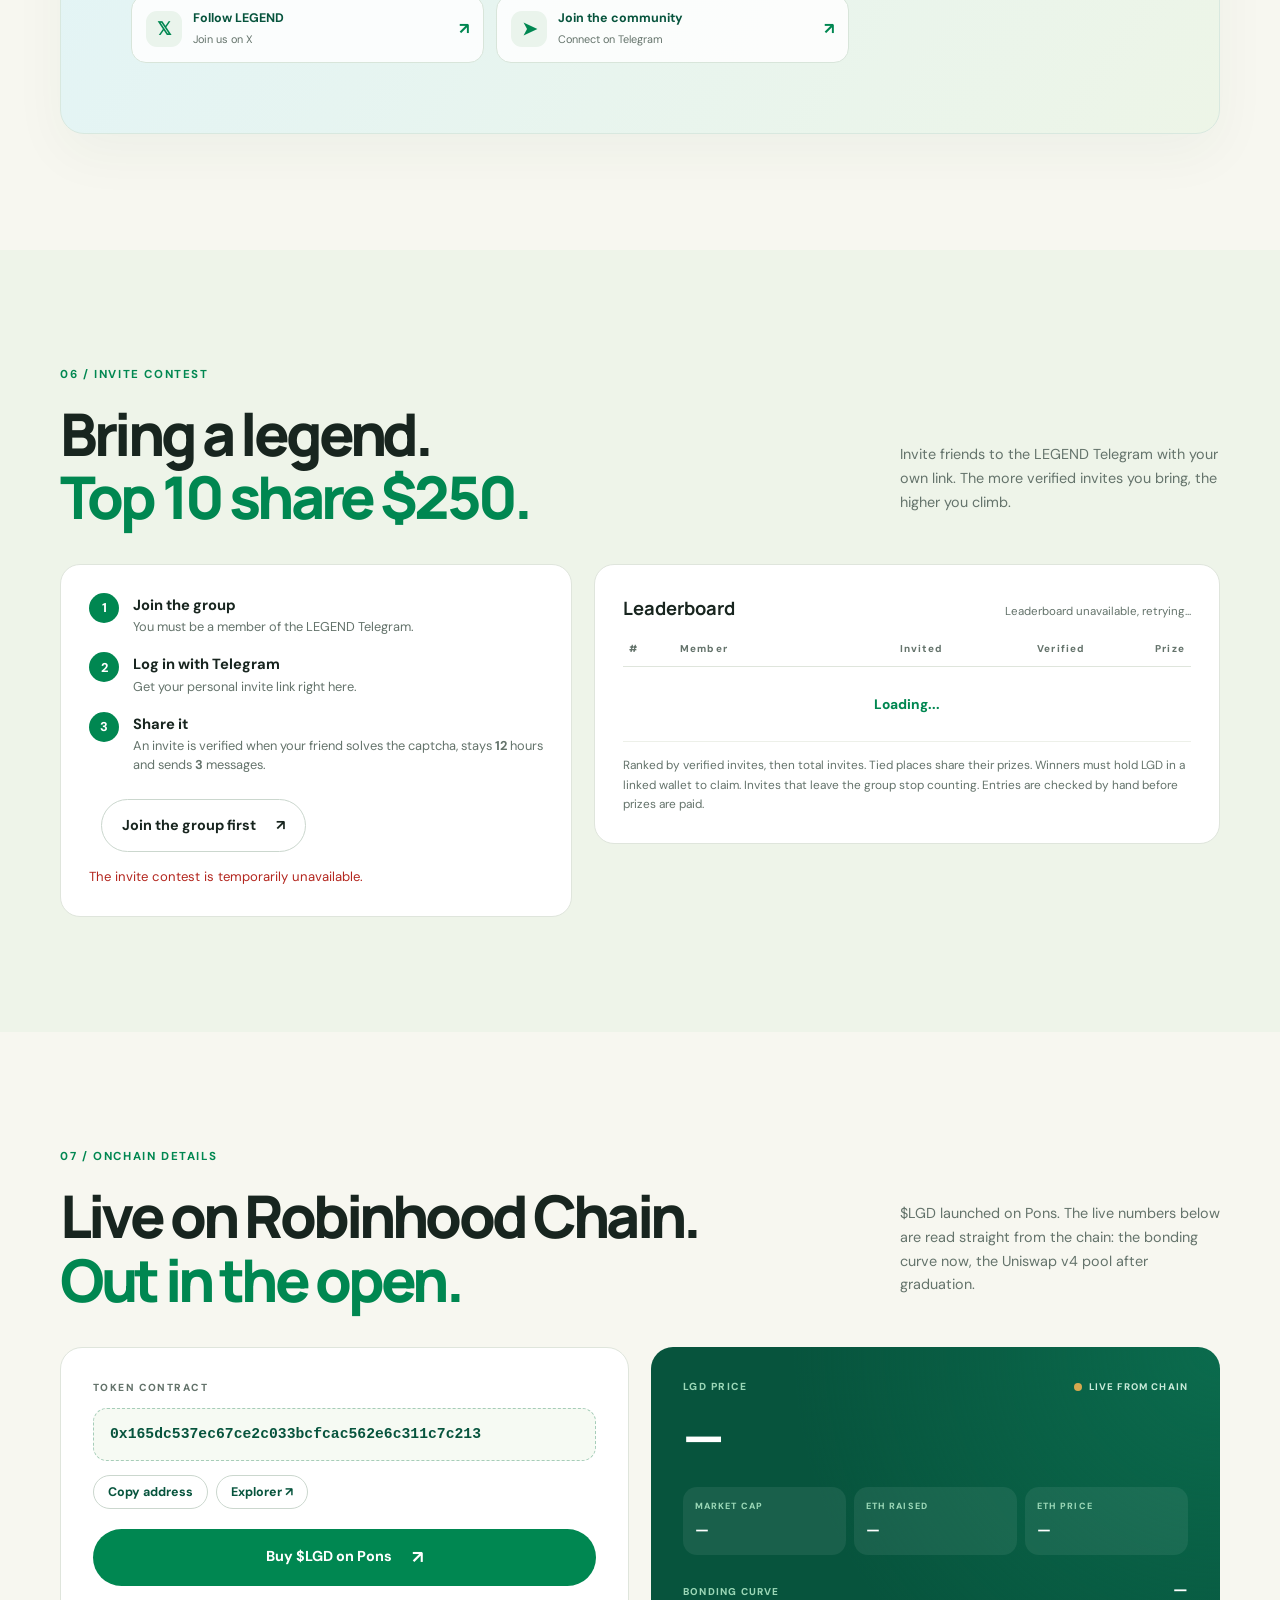
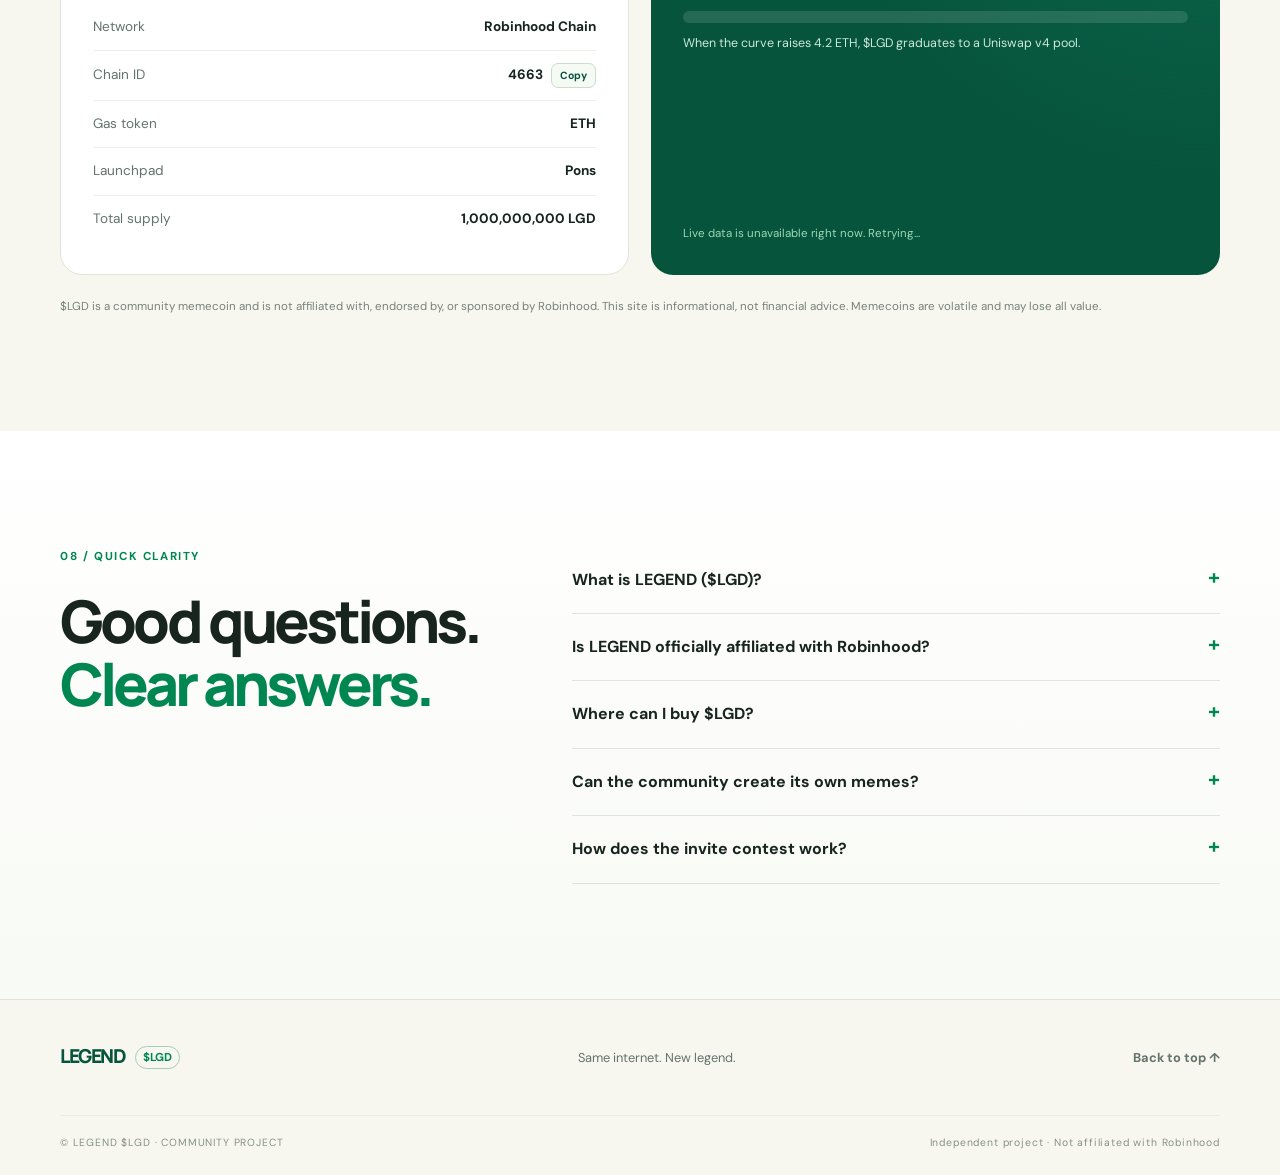
==== commit 0b9440b3: "HD memes and brand images - 20 memes upscaled 4x (Real-ESRGAN general model); grid uses light   thum" ====
--- a/index.html
+++ b/index.html
@@ -1,9 +1,9 @@
 <!doctype html>
-<html lang="en"><head><meta charset="utf-8"><meta name="viewport" content="width=device-width,initial-scale=1"><meta name="theme-color" content="#f7f7f0"><meta property="og:title" content="LEGEND ($LGD) — The Internet Writes the Legend"><meta property="og:description" content="An original internet character, meme culture, and a community-written story on Robinhood Chain."><meta property="og:image" content="https://getthelegend.vercel.app/assets/brand/legend-header-refined.jpg"><meta property="og:url" content="https://getthelegend.vercel.app/"><meta property="og:type" content="website"><meta name="twitter:card" content="summary_large_image"><meta name="twitter:site" content="@the_legend_mm"><meta name="twitter:image" content="https://getthelegend.vercel.app/assets/brand/legend-header-refined.jpg"><meta name="description" content="LEGEND ($LGD): an internet-native memecoin concept built around character, creativity and community."><title>LEGEND ($LGD) — The Internet Writes the Legend</title><link rel="icon" href="assets/brand/legend-pfp-refined.jpg"><link rel="stylesheet" href="styles.css"><link rel="stylesheet" href="contest.css"><link rel="stylesheet" href="sections.css"></head>
+<html lang="en"><head><meta charset="utf-8"><meta name="viewport" content="width=device-width,initial-scale=1"><meta name="theme-color" content="#f7f7f0"><meta property="og:title" content="LEGEND ($LGD) — The Internet Writes the Legend"><meta property="og:description" content="An original internet character, meme culture, and a community-written story on Robinhood Chain."><meta property="og:image" content="https://getthelegend.vercel.app/assets/brand/legend-og.jpg"><meta property="og:image:width" content="1200"><meta property="og:image:height" content="630"><meta property="og:url" content="https://getthelegend.vercel.app/"><meta property="og:type" content="website"><meta name="twitter:card" content="summary_large_image"><meta name="twitter:site" content="@the_legend_mm"><meta name="twitter:image" content="https://getthelegend.vercel.app/assets/brand/legend-og.jpg"><meta name="description" content="LEGEND ($LGD): an internet-native memecoin concept built around character, creativity and community."><title>LEGEND ($LGD) — The Internet Writes the Legend</title><link rel="icon" href="assets/brand/legend-pfp-hd.jpg"><link rel="stylesheet" href="styles.css"><link rel="stylesheet" href="contest.css"><link rel="stylesheet" href="sections.css"></head>
 <body>
 <header class="nav wrap"><a class="wordmark" href="#home" aria-label="Legend home">LEGEND<span>$LGD</span></a><button class="menu" aria-label="Toggle navigation" aria-expanded="false">Menu</button><nav id="navlinks"><a href="#mission">Mission</a><a href="#story">The idea</a><a href="#memes">Meme files</a><a href="#community">Community</a><a href="#contest" id="lgd-nav-contest">Contest</a><a class="nav-cta" href="#token">Token details</a></nav></header>
 <main id="home">
-<section class="hero wrap"><div class="hero-copy"><p class="eyebrow"><span class="dot"></span> INTERNET CULTURE · CHARACTER · COMMUNITY</p><h1>The internet writes<br><em>the legend.</em></h1><p class="lead">LEGEND ($LGD) is a crowned character with a sense of humour, a point of view, and a story the community can keep remixing.</p><div class="actions"><a class="button primary" href="#memes">Explore the meme files <span>↗</span></a><a class="button secondary" href="https://ponsfamily.com/launchpad/0x165dc537ec67ce2c033bcfcac562e6c311c7c213" target="_blank" rel="noopener noreferrer">Buy $LGD on Pons <span>↗</span></a></div><p class="small-note">A culture project, not a promise of returns.</p></div><div class="hero-art"><div class="sun"></div><div class="orbit orbit-one"></div><div class="orbit orbit-two"></div><div class="art-tag">ORIGINAL CHARACTER<br>COMMUNITY-DRIVEN CULTURE</div><div class="hero-index">LGD / 001</div><img class="hero-mascot" src="assets/brand/legend-pfp-refined.jpg" alt="Legend’s crowned green mascot wearing sunglasses"><div class="mascot-caption"><span class="caption-dot"></span><span><strong>THE LEGEND</strong><small>Born to be remixed</small></span></div><div class="ticker-pill">LEGEND <b>$LGD</b></div><div class="float-sticker sticker-top">STAY ICONIC</div><div class="float-sticker sticker-bottom">CULTURE FIRST</div></div></section>
+<section class="hero wrap"><div class="hero-copy"><p class="eyebrow"><span class="dot"></span> INTERNET CULTURE · CHARACTER · COMMUNITY</p><h1>The internet writes<br><em>the legend.</em></h1><p class="lead">LEGEND ($LGD) is a crowned character with a sense of humour, a point of view, and a story the community can keep remixing.</p><div class="actions"><a class="button primary" href="#memes">Explore the meme files <span>↗</span></a><a class="button secondary" href="https://ponsfamily.com/launchpad/0x165dc537ec67ce2c033bcfcac562e6c311c7c213" target="_blank" rel="noopener noreferrer">Buy $LGD on Pons <span>↗</span></a></div><p class="small-note">A culture project, not a promise of returns.</p></div><div class="hero-art"><div class="sun"></div><div class="orbit orbit-one"></div><div class="orbit orbit-two"></div><div class="art-tag">ORIGINAL CHARACTER<br>COMMUNITY-DRIVEN CULTURE</div><div class="hero-index">LGD / 001</div><img class="hero-mascot" src="assets/brand/legend-pfp-hd.jpg" alt="Legend’s crowned green mascot wearing sunglasses"><div class="mascot-caption"><span class="caption-dot"></span><span><strong>THE LEGEND</strong><small>Born to be remixed</small></span></div><div class="ticker-pill">LEGEND <b>$LGD</b></div><div class="float-sticker sticker-top">STAY ICONIC</div><div class="float-sticker sticker-bottom">CULTURE FIRST</div></div></section>
 <section class="ticker-strip" aria-label="Brand principles"><div class="wrap strip-inner"><span>MEME CULTURE</span><b>✳</b><span>CREATIVE COMMUNITY</span><b>✳</b><span>BUILT FOR THE INTERNET</span><b>✳</b><span>LEGENDARY ENERGY</span><b>✳</b><span>ROBINHOOD CHAIN</span></div></section>
 <section id="mission" class="mission section"><div class="wrap mission-grid"><div><p class="eyebrow">01 / OUR MISSION</p><h2>Make internet culture<br><em>feel like it belongs to everyone.</em></h2></div><div class="mission-copy"><p class="mission-lead">Our mission is to give the internet a character people can recognise, reinterpret, and make their own.</p><p>LEGEND brings together the absurdity of memes, the confidence of a legendary persona, the language of trading culture, and the belief that communities create meaning together.</p><p>We are here to make things worth sharing: original visuals, sharp humour, community-made variations, and a brand that leaves room for people to participate.</p><div class="mission-signature">SAME INTERNET. <strong>NEW LEGEND.</strong></div></div></div></section>
 <section id="story" class="story wrap section"><div><p class="eyebrow">02 / THE IDEA</p><h2>A little absurd.<br><em>Impossible to ignore.</em></h2><p class="section-intro">A crown is a signature. The character is an invitation. The story is still being written.</p></div><div class="story-text"><p>Every corner of the internet has its characters. LEGEND is an original crowned meme figure designed for remixing, sharing, and creative community participation.</p><p>Part confidence, part internet humour, part market-culture self-awareness. The character can be a trader one day, a philosopher the next, and the punchline in somebody else's meme tomorrow.</p><div class="values"><article><span>01</span><h3>Iconic by design</h3><p>A recognisable silhouette, crown, shades, and a clear visual language.</p></article><article><span>02</span><h3>Made to be remixed</h3><p>Flexible templates that leave space for the community's own ideas.</p></article><article><span>03</span><h3>People make the legend</h3><p>The community gives the character its meaning over time.</p></article></div></div></section>
